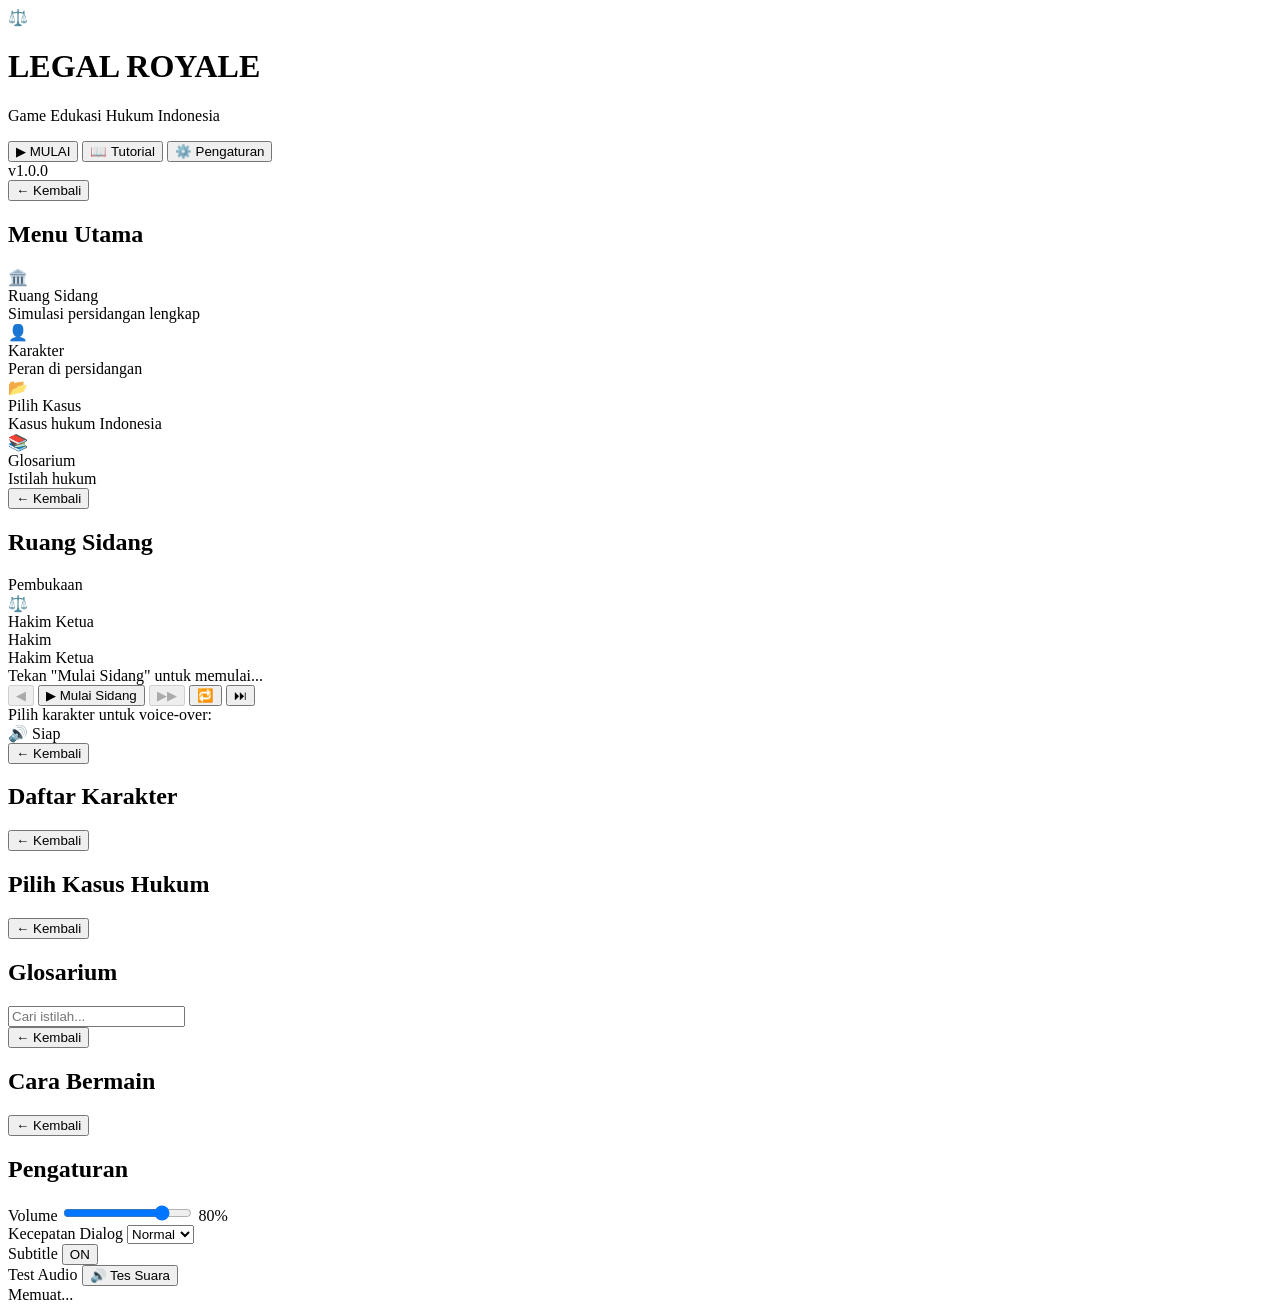
==== index.html @ 1e0e5cb8 "Add files via upload" ====
<!DOCTYPE html>
<html lang="id">
<head>
  <meta charset="UTF-8" />
  <!-- KRITIS untuk APK: nonaktifkan zoom & scaling -->
  <meta name="viewport" content="width=device-width, initial-scale=1.0,
        maximum-scale=1.0, user-scalable=no" />
  <meta name="mobile-web-app-capable" content="yes" />
  <meta name="apple-mobile-web-app-capable" content="yes" />
  <title>Legal Royale</title>
  <link rel="stylesheet" href="css/style.css" />
</head>
<body>

  <!-- SPLASH -->
  <div id="screen-splash" class="screen active">
    <div class="splash-logo">
      <div class="gavel-icon">⚖️</div>
      <h1 class="game-title">LEGAL ROYALE</h1>
      <p class="game-subtitle">Game Edukasi Hukum Indonesia</p>
    </div>
    <div class="splash-buttons">
      <button class="btn btn-primary" onclick="GameApp.showScreen('screen-menu')">▶ MULAI</button>
      <button class="btn btn-secondary" onclick="GameApp.showScreen('screen-tutorial')">📖 Tutorial</button>
      <button class="btn btn-outline" onclick="GameApp.showScreen('screen-settings')">⚙️ Pengaturan</button>
    </div>
    <div class="version-tag">v1.0.0</div>
  </div>

  <!-- MENU UTAMA -->
  <div id="screen-menu" class="screen">
    <div class="screen-header">
      <button class="btn-back" onclick="GameApp.showScreen('screen-splash')">← Kembali</button>
      <h2>Menu Utama</h2>
    </div>
    <div class="menu-grid">
      <div class="menu-card" onclick="GameApp.showScreen('screen-courtroom')">
        <div class="menu-card-icon">🏛️</div>
        <div class="menu-card-title">Ruang Sidang</div>
        <div class="menu-card-desc">Simulasi persidangan lengkap</div>
      </div>
      <div class="menu-card" onclick="GameApp.showScreen('screen-characters')">
        <div class="menu-card-icon">👤</div>
        <div class="menu-card-title">Karakter</div>
        <div class="menu-card-desc">Peran di persidangan</div>
      </div>
      <div class="menu-card" onclick="GameApp.showScreen('screen-cases')">
        <div class="menu-card-icon">📂</div>
        <div class="menu-card-title">Pilih Kasus</div>
        <div class="menu-card-desc">Kasus hukum Indonesia</div>
      </div>
      <div class="menu-card" onclick="GameApp.showScreen('screen-glossary')">
        <div class="menu-card-icon">📚</div>
        <div class="menu-card-title">Glosarium</div>
        <div class="menu-card-desc">Istilah hukum</div>
      </div>
    </div>
  </div>

  <!-- RUANG SIDANG -->
  <div id="screen-courtroom" class="screen">
    <div class="screen-header">
      <button class="btn-back" onclick="GameApp.showScreen('screen-menu')">← Kembali</button>
      <h2>Ruang Sidang</h2>
      <div class="session-badge" id="session-label">Pembukaan</div>
    </div>
    <div class="character-stage" id="character-stage">
      <div class="character-avatar" id="char-avatar">⚖️</div>
      <div class="character-name-badge" id="char-name-badge">Hakim Ketua</div>
      <div class="character-role-badge" id="char-role-badge">Hakim</div>
    </div>
    <div class="dialog-box" id="dialog-box">
      <div class="dialog-speaker" id="dialog-speaker">Hakim Ketua</div>
      <div class="dialog-text" id="dialog-text">Tekan "Mulai Sidang" untuk memulai...</div>
      <div class="dialog-progress">
        <div class="dialog-progress-bar" id="dialog-progress-bar"></div>
      </div>
    </div>
    <div class="courtroom-controls">
      <button class="btn btn-sm" id="btn-prev" onclick="DialogManager.prev()" disabled>◀</button>
      <button class="btn btn-sm btn-primary" id="btn-play" onclick="DialogManager.startSession()">▶ Mulai Sidang</button>
      <button class="btn btn-sm" id="btn-next" onclick="DialogManager.next()" disabled>▶▶</button>
      <button class="btn btn-sm btn-outline" id="btn-replay" onclick="DialogManager.replay()">🔁</button>
      <button class="btn btn-sm btn-outline" id="btn-skip" onclick="DialogManager.skip()">⏭</button>
    </div>
    <div class="character-selector-panel">
      <div class="panel-label">Pilih karakter untuk voice-over:</div>
      <div class="char-selector-grid" id="char-selector-grid"></div>
    </div>
    <div class="audio-status" id="audio-status">
      <span>🔊</span> <span id="audio-status-text">Siap</span>
    </div>
  </div>

  <!-- KARAKTER -->
  <div id="screen-characters" class="screen">
    <div class="screen-header">
      <button class="btn-back" onclick="GameApp.showScreen('screen-menu')">← Kembali</button>
      <h2>Daftar Karakter</h2>
    </div>
    <div class="characters-list" id="characters-list"></div>
  </div>

  <!-- KASUS -->
  <div id="screen-cases" class="screen">
    <div class="screen-header">
      <button class="btn-back" onclick="GameApp.showScreen('screen-menu')">← Kembali</button>
      <h2>Pilih Kasus Hukum</h2>
    </div>
    <div class="cases-list" id="cases-list"></div>
  </div>

  <!-- GLOSARIUM -->
  <div id="screen-glossary" class="screen">
    <div class="screen-header">
      <button class="btn-back" onclick="GameApp.showScreen('screen-menu')">← Kembali</button>
      <h2>Glosarium</h2>
    </div>
    <input type="text" id="glossary-search" class="search-input"
           placeholder="Cari istilah..." oninput="GameApp.filterGlossary(this.value)" />
    <div class="glossary-list" id="glossary-list"></div>
  </div>

  <!-- TUTORIAL -->
  <div id="screen-tutorial" class="screen">
    <div class="screen-header">
      <button class="btn-back" onclick="GameApp.showScreen('screen-splash')">← Kembali</button>
      <h2>Cara Bermain</h2>
    </div>
    <div class="tutorial-content" id="tutorial-content"></div>
  </div>

  <!-- PENGATURAN -->
  <div id="screen-settings" class="screen">
    <div class="screen-header">
      <button class="btn-back" onclick="GameApp.showScreen('screen-splash')">← Kembali</button>
      <h2>Pengaturan</h2>
    </div>
    <div class="settings-list">
      <div class="settings-item">
        <label>Volume</label>
        <input type="range" id="vol-master" min="0" max="100" value="80"
               oninput="AudioManager.setVolume(this.value/100);
                        document.getElementById('vol-label').textContent=this.value+'%'" />
        <span id="vol-label">80%</span>
      </div>
      <div class="settings-item">
        <label>Kecepatan Dialog</label>
        <select id="dialog-speed" onchange="DialogManager.setSpeed(this.value)">
          <option value="slow">Lambat</option>
          <option value="normal" selected>Normal</option>
          <option value="fast">Cepat</option>
        </select>
      </div>
      <div class="settings-item">
        <label>Subtitle</label>
        <button class="toggle-btn" id="toggle-subtitle"
                onclick="GameApp.toggleSubtitle(this)">ON</button>
      </div>
      <div class="settings-item">
        <label>Test Audio</label>
        <button class="btn btn-outline btn-sm" onclick="AudioManager.testAudio()">🔊 Tes Suara</button>
      </div>
    </div>
  </div>

  <!-- LOADING OVERLAY -->
  <div id="loading-overlay" class="loading-overlay hidden">
    <div class="loading-spinner"></div>
    <div class="loading-text">Memuat...</div>
  </div>

  <!-- TOAST -->
  <div id="toast" class="toast hidden"></div>

  <script src="js/characters.js"></script>
  <script src="js/audioManager.js"></script>
  <script src="js/dialogManager.js"></script>
  <script src="js/game.js"></script>
</body>
</html>
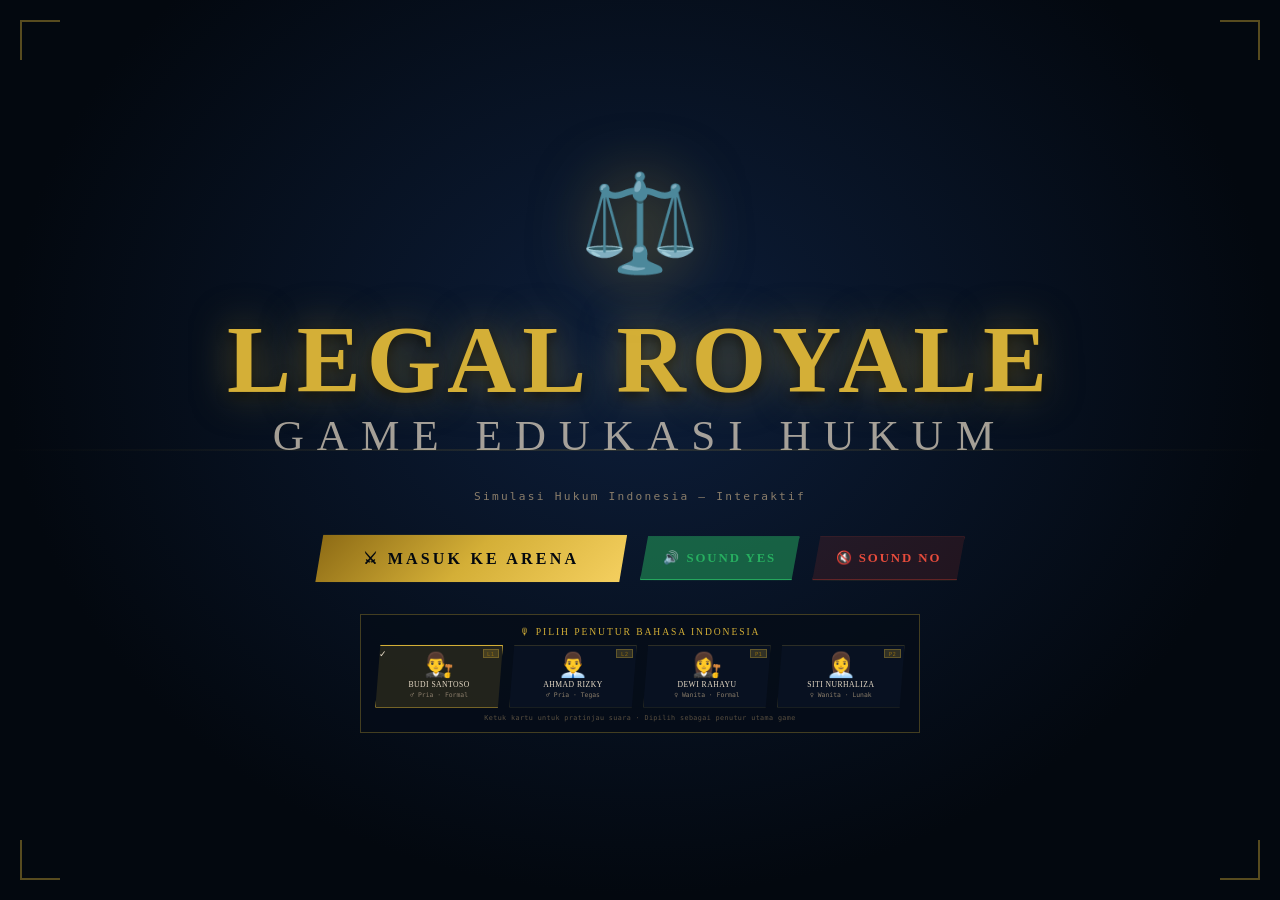
==== commit f7b6c691: "Rename indexnew.html to index.html" ====
--- a/index.html
+++ b/index.html
@@ -1,181 +1,7103 @@
 <!DOCTYPE html>
 <html lang="id">
 <head>
-  <meta charset="UTF-8" />
-  <!-- KRITIS untuk APK: nonaktifkan zoom & scaling -->
-  <meta name="viewport" content="width=device-width, initial-scale=1.0,
-        maximum-scale=1.0, user-scalable=no" />
-  <meta name="mobile-web-app-capable" content="yes" />
-  <meta name="apple-mobile-web-app-capable" content="yes" />
-  <title>Legal Royale</title>
-  <link rel="stylesheet" href="css/style.css" />
+<meta charset="UTF-8">
+<meta name="viewport" content="width=device-width, initial-scale=1.0, viewport-fit=cover, user-scalable=no">
+<meta name="mobile-web-app-capable" content="yes">
+<meta name="apple-mobile-web-app-capable" content="yes">
+<meta name="apple-mobile-web-app-status-bar-style" content="black-translucent">
+<meta name="theme-color" content="#03080F">
+<!-- ✅ SECURITY: Content Security Policy -->
+<meta http-equiv="Content-Security-Policy" content="default-src 'self' 'unsafe-inline' https://fonts.googleapis.com https://fonts.gstatic.com https://api.anthropic.com; img-src 'self' data:; connect-src https://api.anthropic.com; media-src 'self' blob:;">
+<!--
+  ╔══════════════════════════════════════════════════════════════════════════════╗
+  ║  INTEGRASI CORDOVA TTS — BAHASA INDONESIA NATIVE (id-ID)                   ║
+  ╠══════════════════════════════════════════════════════════════════════════════╣
+  ║  LANGKAH BUILD APK:                                                         ║
+  ║    1. cordova plugin add cordova-plugin-tts                                 ║
+  ║    2. Verifikasi config.xml: <plugin name="cordova-plugin-tts" spec="~0.2.3"║
+  ║    3. Build ulang dari nol:                                                 ║
+  ║         cordova platform rm android                                         ║
+  ║         cordova platform add android                                        ║
+  ║         cordova build android                                               ║
+  ╠══════════════════════════════════════════════════════════════════════════════╣
+  ║  CONFIG.XML — tambahkan di dalam <widget>:                                  ║
+  ║    <preference name="DisallowOverscroll"   value="true" />                  ║
+  ║    <preference name="webviewbounce"         value="false" />                ║
+  ╠══════════════════════════════════════════════════════════════════════════════╣
+  ║  MAINACTIVITY.JAVA — setelah webView.loadUrl(...):                          ║
+  ║    WebSettings s = webView.getSettings();                                   ║
+  ║    s.setJavaScriptEnabled(true);                                            ║
+  ║    s.setDomStorageEnabled(true);                                            ║
+  ║    s.setMediaPlaybackRequiresUserGesture(false); // PENTING untuk audio!    ║
+  ║    webView.setOverScrollMode(View.OVER_SCROLL_NEVER);                       ║
+  ║    webView.setScrollBarStyle(View.SCROLLBARS_INSIDE_OVERLAY);               ║
+  ║    webView.setVerticalScrollBarEnabled(true);                               ║
+  ╠══════════════════════════════════════════════════════════════════════════════╣
+  ║  Atau untuk Capacitor:                                                      ║
+  ║    npm install capacitor-tts-plugin && npx cap sync                         ║
+  ╠══════════════════════════════════════════════════════════════════════════════╣
+  ║  Pastikan paket suara Bahasa Indonesia sudah di-install di perangkat:       ║
+  ║    Android : Settings → Accessibility → TTS → Bahasa Indonesia             ║
+  ║    iOS     : Settings → Accessibility → Spoken Content → Voices            ║
+  ╠══════════════════════════════════════════════════════════════════════════════╣
+  ║  Kode ini OTOMATIS mendeteksi window.TTS (Cordova) saat APK,               ║
+  ║  dan FALLBACK ke Web Speech API saat dijalankan di browser biasa.          ║
+  ╚══════════════════════════════════════════════════════════════════════════════╝
+-->
+<title>LEGAL ROYALE — Game Edukasi Hukum Indonesia</title>
+<style>
+@import url('https://fonts.googleapis.com/css2?family=Cinzel:wght@400;600;700;900&family=Cinzel+Decorative:wght@700&family=Crimson+Pro:ital,wght@0,300;0,400;0,600;1,400&family=JetBrains+Mono:wght@400;600&display=swap');
+
+:root{
+  --gold:#D4AF37;--gold2:#F5D060;--gold3:#8B6914;--gold-glow:rgba(212,175,55,.35);
+  --red:#C0392B;--red2:#E74C3C;--green:#1A7A4A;--green2:#27AE60;
+  --blue:#1B4F8A;--blue2:#2E86C1;--purple:#4A235A;--purple2:#8E44AD;
+  --bg0:#03080F;--bg1:#060D18;--bg2:#0A1525;--bg3:#0F1E35;--bg4:#162845;
+  --panel:rgba(6,13,24,.92);--panel2:rgba(10,21,37,.88);
+  --border:rgba(212,175,55,.2);--border2:rgba(212,175,55,.4);--border3:rgba(212,175,55,.65);
+  --text:#E8DCC8;--muted:#8A7D6A;--dim:#5A5040;
+  --ff-t:'Cinzel Decorative',serif;--ff-h:'Cinzel',serif;--ff-b:'Crimson Pro',serif;--ff-m:'JetBrains Mono',monospace;
+  --radius:3px;
+  --sh-gold:0 0 30px rgba(212,175,55,.4);--sh-red:0 0 20px rgba(192,57,43,.4);
+}
+/* Elemen interaktif saja yang pakai manipulation, bukan global — agar scroll tetap berfungsi di APK */
+*{margin:0;padding:0;box-sizing:border-box;-webkit-tap-highlight-color:transparent}
+button,.btn-cta,.nav-btn,.a-btn,.perkara-card,.answer-btn,.mode-opt,.gp-tab,.action-tab{touch-action:manipulation}
+html,body{width:100%;height:100%;overflow:hidden;background:var(--bg0)}
+body{font-family:var(--ff-b);color:var(--text);user-select:none;-webkit-user-select:none;overscroll-behavior:none}
+
+.screen{position:fixed;inset:0;display:none;flex-direction:column;overflow:hidden}
+.screen.active{display:flex}
+/* Mobile smooth scroll for all overflowing containers */
+#menu-screen,#guide-screen,#lb-screen,#audit-screen,
+.court-dialog,.action-tabs,.phase-bar,.perkara-grid,
+.guide-perkara-tabs,.arena-body{-webkit-overflow-scrolling:touch;}
+
+/* ═══ ANIMATIONS ═══ */
+@keyframes fadeIn{from{opacity:0;transform:translateY(12px)}to{opacity:1;transform:none}}
+@keyframes pulse{0%,100%{opacity:1}50%{opacity:.5}}
+@keyframes float{0%,100%{transform:translateY(0)}50%{transform:translateY(-8px)}}
+@keyframes spin{to{transform:rotate(360deg)}}
+@keyframes bob{0%,100%{transform:translateY(0) scale(1)}50%{transform:translateY(-5px) scale(1.05)}}
+@keyframes slideIn{from{transform:translateX(-20px);opacity:0}to{transform:none;opacity:1}}
+@keyframes glow-pulse{0%,100%{text-shadow:0 0 20px var(--gold-glow)}50%{text-shadow:0 0 50px rgba(212,175,55,.7)}}
+@keyframes scanline{0%{transform:translateY(-100%)}100%{transform:translateY(100vh)}}
+@keyframes speak-bounce{0%,100%{transform:scaleY(1)}50%{transform:scaleY(1.2)}}
+@keyframes typewriter{from{width:0}to{width:100%}}
+@keyframes countdown-pulse{0%{transform:scale(1);color:var(--gold)}50%{transform:scale(1.3);color:var(--red2)}100%{transform:scale(1);color:var(--gold)}}
+
+/* ═══ INTRO ═══ */
+#intro-screen{
+  background:radial-gradient(ellipse at 50% 40%,#0D1E3A 0%,#03080F 70%);
+  align-items:center;justify-content:center;gap:2rem;z-index:100
+}
+.intro-seal{font-size:6rem;animation:float 3s ease-in-out infinite;filter:drop-shadow(0 0 30px rgba(212,175,55,.6))}
+.intro-title{font-family:var(--ff-t);font-size:clamp(2.8rem,9vw,6rem);color:var(--gold);
+  text-align:center;line-height:1.0;animation:glow-pulse 3s ease-in-out infinite;
+  text-shadow:0 0 40px rgba(212,175,55,.5), 0 4px 12px rgba(0,0,0,.8);
+  letter-spacing:.06em;font-weight:900}
+.intro-title span{color:var(--text);font-size:.45em;display:block;font-family:var(--ff-h);
+  font-weight:400;letter-spacing:.3em;margin-top:.4rem;
+  text-shadow:none;color:rgba(232,220,200,.7)}
+.intro-sub{font-family:var(--ff-m);font-size:.7rem;color:var(--muted);letter-spacing:.2em;text-align:center}
+.intro-btn{
+  font-family:var(--ff-h);font-size:1rem;color:var(--bg0);
+  background:linear-gradient(135deg,var(--gold3),var(--gold),var(--gold2));
+  border:none;padding:.9rem 3rem;cursor:pointer;letter-spacing:.2em;font-weight:700;
+  box-shadow:0 0 30px var(--gold-glow);
+  clip-path:polygon(8px 0%,100% 0%,calc(100% - 8px) 100%,0% 100%);
+  transition:all .3s;animation:fadeIn .8s ease .5s both
+}
+.intro-btn:hover{transform:scale(1.05);box-shadow:0 0 50px rgba(212,175,55,.6)}
+.intro-scanline{position:absolute;width:100%;height:2px;
+  background:linear-gradient(90deg,transparent,rgba(212,175,55,.15),transparent);
+  animation:scanline 4s linear infinite;pointer-events:none}
+.intro-corner{position:absolute;width:40px;height:40px;border-color:var(--border2);border-style:solid}
+.intro-corner.tl{top:20px;left:20px;border-width:2px 0 0 2px}
+.intro-corner.tr{top:20px;right:20px;border-width:2px 2px 0 0}
+.intro-corner.bl{bottom:20px;left:20px;border-width:0 0 2px 2px}
+.intro-corner.br{bottom:20px;right:20px;border-width:0 2px 2px 0}
+
+/* ═══ SECURITY NOTICE ═══ */
+.sec-notice{
+  font-family:var(--ff-m);font-size:.5rem;color:rgba(39,174,96,.6);letter-spacing:.1em;
+  background:rgba(26,122,74,.08);border:1px solid rgba(39,174,96,.2);padding:.2rem .6rem;
+  white-space:nowrap;margin-top:.5rem;text-align:center}
+
+/* ═══ MENU ═══ */
+#menu-screen{
+  background:radial-gradient(ellipse at 20% 80%,rgba(26,122,74,.08) 0%,transparent 50%),
+    radial-gradient(ellipse at 80% 20%,rgba(74,35,90,.1) 0%,transparent 50%),
+    radial-gradient(ellipse at 50% 50%,#0D1E3A 0%,#03080F 100%);
+  overflow-y:auto;-webkit-overflow-scrolling:touch;overscroll-behavior-y:contain
+}
+.menu-header{background:linear-gradient(180deg,rgba(6,13,24,.98) 0%,rgba(6,13,24,.7) 100%);
+  border-bottom:1px solid var(--border);padding:.8rem 1.5rem;
+  display:flex;align-items:center;justify-content:space-between;flex-shrink:0}
+.menu-logo{font-family:var(--ff-t);font-size:1.4rem;color:var(--gold);letter-spacing:.05em}
+.menu-logo span{font-family:var(--ff-h);font-size:.65rem;color:var(--muted);letter-spacing:.2em;display:block}
+.menu-nav{display:flex;gap:.5rem}
+.nav-btn{font-family:var(--ff-h);font-size:.62rem;letter-spacing:.1em;color:var(--muted);
+  background:transparent;border:1px solid var(--border);padding:.35rem .8rem;cursor:pointer;
+  transition:all .25s;clip-path:polygon(4px 0%,100% 0%,calc(100% - 4px) 100%,0% 100%)}
+.nav-btn:hover,.nav-btn.active{color:var(--gold);border-color:var(--border2);background:rgba(212,175,55,.08)}
+.menu-body{flex:1;padding:1.5rem;max-width:1100px;width:100%;margin:0 auto}
+
+/* Courtroom Hero */
+.courtroom-hero{
+  background:linear-gradient(180deg,rgba(15,30,53,.9) 0%,rgba(6,13,24,.95) 100%),
+    repeating-linear-gradient(0deg,transparent,transparent 40px,rgba(212,175,55,.03) 40px,rgba(212,175,55,.03) 41px),
+    repeating-linear-gradient(90deg,transparent,transparent 40px,rgba(212,175,55,.03) 40px,rgba(212,175,55,.03) 41px);
+  border:1px solid var(--border);position:relative;overflow:hidden;
+  height:210px;margin-bottom:1.5rem;display:flex;align-items:flex-end;
+  justify-content:center;padding-bottom:.8rem
+}
+.ch-bg-garuda{position:absolute;top:50%;left:50%;transform:translate(-50%,-58%);font-size:5rem;opacity:.08}
+.ch-flag{position:absolute;top:.5rem;right:1.5rem;font-size:1.5rem;opacity:.6}
+.ch-title-banner{position:absolute;top:.8rem;left:50%;transform:translateX(-50%);
+  font-family:var(--ff-h);font-size:.65rem;letter-spacing:.2em;color:var(--gold);
+  background:rgba(6,13,24,.8);border:1px solid var(--border);padding:.2rem .8rem;white-space:nowrap}
+.judge-bench{position:absolute;top:1rem;left:50%;transform:translateX(-50%);
+  display:flex;flex-direction:column;align-items:center;gap:.2rem}
+.bench-label{font-family:var(--ff-h);font-size:.45rem;letter-spacing:.15em;color:var(--gold3);
+  background:linear-gradient(90deg,transparent,rgba(139,105,20,.3),transparent);padding:.15rem .6rem;border-top:1px solid var(--border)}
+.judges-row{display:flex;gap:1.2rem;align-items:flex-end}
+.judge-fig{display:flex;flex-direction:column;align-items:center;gap:.1rem}
+.judge-robe{font-size:2.2rem;filter:drop-shadow(0 4px 8px rgba(0,0,0,.5));animation:float 3s ease-in-out infinite}
+.judge-robe.center{font-size:2.6rem;animation-delay:-.5s}
+.judge-label{font-family:var(--ff-m);font-size:.4rem;color:var(--gold);letter-spacing:.08em;background:rgba(6,13,24,.7);padding:.1rem .3rem;border:1px solid var(--border)}
+.court-parties{display:flex;gap:4rem;align-items:flex-end}
+.party-fig{display:flex;flex-direction:column;align-items:center;gap:.15rem;animation:float 2.8s ease-in-out infinite}
+.party-sprite{font-size:1.8rem;filter:drop-shadow(0 3px 6px rgba(0,0,0,.4))}
+.party-label{font-family:var(--ff-m);font-size:.42rem;letter-spacing:.08em;background:rgba(6,13,24,.85);border:1px solid var(--border);padding:.1rem .4rem}
+.party-label.player{color:var(--gold2)}.party-label.enemy{color:var(--red2)}.party-label.witness{color:var(--green2)}
+
+.section-title{font-family:var(--ff-h);font-size:.75rem;letter-spacing:.2em;color:var(--gold);
+  border-left:3px solid var(--gold);padding:.1rem 0 .1rem .6rem;margin-bottom:.8rem}
+
+/* Perkara Grid */
+.perkara-grid{display:grid;grid-template-columns:repeat(3,1fr);gap:.7rem;margin-bottom:1.5rem}
+@media(min-width:800px){.perkara-grid{grid-template-columns:repeat(5,1fr)}}
+.perkara-card{background:var(--panel);border:1px solid var(--border);padding:.8rem .6rem;
+  cursor:pointer;transition:all .25s;text-align:center;position:relative;overflow:hidden;
+  clip-path:polygon(6px 0%,100% 0%,calc(100% - 6px) 100%,0% 100%)}
+.perkara-card::before{content:'';position:absolute;inset:0;background:linear-gradient(135deg,rgba(212,175,55,.05),transparent);opacity:0;transition:opacity .25s}
+.perkara-card:hover,.perkara-card.selected{border-color:var(--border3);box-shadow:var(--sh-gold)}
+.perkara-card:hover::before,.perkara-card.selected::before{opacity:1}
+.perkara-card.selected{background:rgba(212,175,55,.1)}
+.pc-icon{font-size:1.8rem;margin-bottom:.3rem;display:block}
+.pc-name{font-family:var(--ff-h);font-size:.6rem;letter-spacing:.08em;color:var(--text)}
+.pc-sub{font-family:var(--ff-m);font-size:.48rem;color:var(--muted);margin-top:.15rem}
+.pc-badge{position:absolute;top:4px;right:4px;font-family:var(--ff-m);font-size:.38rem;
+  background:rgba(139,105,20,.3);border:1px solid var(--border);padding:.05rem .25rem;color:var(--gold3)}
+
+.setup-row{display:grid;grid-template-columns:1fr 1fr;gap:1rem;margin-bottom:1rem}
+@media(max-width:600px){.setup-row{grid-template-columns:1fr}}
+.setup-panel{background:var(--panel);border:1px solid var(--border);padding:.9rem}
+.sp-title{font-family:var(--ff-h);font-size:.62rem;letter-spacing:.15em;color:var(--gold);margin-bottom:.6rem}
+.field-row{display:flex;flex-direction:column;gap:.2rem;margin-bottom:.5rem}
+.field-label{font-family:var(--ff-m);font-size:.55rem;color:var(--muted);letter-spacing:.08em}
+.field-input{background:rgba(255,255,255,.04);border:1px solid var(--border);color:var(--text);
+  font-family:var(--ff-b);font-size:.9rem;padding:.4rem .65rem;width:100%;outline:none;transition:border-color .2s}
+.field-input:focus{border-color:var(--border2)}
+.field-select{background:var(--bg2);border:1px solid var(--border);color:var(--text);
+  font-family:var(--ff-m);font-size:.62rem;padding:.35rem .5rem;width:100%;outline:none;cursor:pointer}
+
+.mode-toggle{display:grid;grid-template-columns:1fr 1fr;gap:.4rem}
+.mode-opt{background:var(--bg2);border:1px solid var(--border);padding:.6rem;cursor:pointer;text-align:center;transition:all .25s}
+.mode-opt.selected{border-color:var(--border3);background:rgba(212,175,55,.1)}
+.mode-opt .mo-icon{font-size:1.4rem;display:block;margin-bottom:.2rem}
+.mode-opt .mo-name{font-family:var(--ff-h);font-size:.6rem;letter-spacing:.08em;color:var(--text)}
+.mode-opt .mo-sub{font-family:var(--ff-m);font-size:.48rem;color:var(--muted);margin-top:.1rem}
+
+.cta-row{display:flex;gap:.6rem;flex-wrap:wrap}
+.btn-cta{font-family:var(--ff-h);font-size:.75rem;letter-spacing:.15em;cursor:pointer;
+  padding:.65rem 1.8rem;border:none;transition:all .25s;
+  clip-path:polygon(8px 0%,100% 0%,calc(100% - 8px) 100%,0% 100%)}
+.btn-cta.primary{background:linear-gradient(135deg,var(--gold3),var(--gold),var(--gold2));color:var(--bg0);font-weight:700}
+.btn-cta.primary:hover{transform:translateY(-2px);box-shadow:0 8px 25px var(--gold-glow)}
+.btn-cta.secondary{background:transparent;border:1.5px solid var(--border2);color:var(--gold)}
+.btn-cta.secondary:hover{background:rgba(212,175,55,.08);border-color:var(--border3)}
+.btn-cta.danger{background:linear-gradient(135deg,var(--red),var(--red2));color:#fff}
+
+/* ✅ SECURITY: API Key display - masked */
+.api-row{display:flex;gap:.4rem;align-items:center}
+.api-status{font-family:var(--ff-m);font-size:.55rem;padding:.15rem .5rem}
+.api-status.ok{color:var(--green2);border:1px solid rgba(39,174,96,.3)}
+.api-status.bad{color:var(--red2);border:1px solid rgba(231,76,60,.3)}
+.api-sec-warning{font-family:var(--ff-m);font-size:.48rem;color:rgba(255,200,0,.6);margin-top:.2rem;line-height:1.5}
+
+.menu-footer{padding:.6rem 1.5rem;border-top:1px solid var(--border);text-align:center;flex-shrink:0}
+.footer-credit{font-family:var(--ff-m);font-size:.55rem;color:var(--dim);letter-spacing:.15em}
+.footer-disclaimer{font-family:var(--ff-b);font-size:.65rem;color:var(--dim);max-width:700px;margin:.3rem auto 0;font-style:italic;line-height:1.4}
+
+/* ═══ ARENA ═══ */
+#arena-screen{background:radial-gradient(ellipse at 50% 0%,#0A1525 0%,#03080F 70%)}
+.arena-header{background:linear-gradient(180deg,rgba(6,13,24,.98),rgba(6,13,24,.7));
+  border-bottom:1px solid var(--border);padding:.5rem 1rem;display:flex;align-items:center;gap:.6rem;flex-shrink:0}
+.arena-perkara{font-family:var(--ff-h);font-size:.7rem;letter-spacing:.15em;color:var(--gold);flex:1}
+.arena-timer-wrap{display:flex;align-items:center;gap:.4rem}
+.arena-timer{font-family:var(--ff-t);font-size:1.6rem;color:var(--gold);min-width:2rem;text-align:center}
+.arena-timer.urgent{color:var(--red2);animation:countdown-pulse .5s infinite}
+.timer-ring{width:38px;height:38px;position:relative}
+.timer-ring svg{transform:rotate(-90deg)}
+.arena-score-badge{font-family:var(--ff-h);font-size:.65rem;letter-spacing:.1em;
+  background:rgba(212,175,55,.1);border:1px solid var(--border);padding:.25rem .7rem;color:var(--gold)}
+.arena-q-count{font-family:var(--ff-m);font-size:.58rem;color:var(--muted)}
+.arena-body{flex:1;display:flex;flex-direction:column;padding:1rem;gap:.8rem;overflow:hidden;max-width:800px;margin:0 auto;width:100%}
+.balance-3d{font-size:2.5rem;animation:float 2.5s ease-in-out infinite;filter:drop-shadow(0 0 15px rgba(212,175,55,.4))}
+.combo-badge{font-family:var(--ff-h);font-size:.6rem;color:var(--gold);
+  background:rgba(212,175,55,.1);border:1px solid var(--border);padding:.15rem .5rem;display:none}
+.combo-badge.show{display:inline}
+
+.question-panel{background:var(--panel);border:1px solid var(--border2);padding:1.2rem 1.4rem;position:relative;flex-shrink:0}
+.question-panel::before{content:'';position:absolute;top:0;left:0;right:0;height:2px;background:linear-gradient(90deg,transparent,var(--gold),transparent)}
+.q-category{font-family:var(--ff-m);font-size:.52rem;letter-spacing:.15em;color:var(--muted);margin-bottom:.5rem}
+.q-text{font-family:var(--ff-b);font-size:1.05rem;line-height:1.55;color:var(--text)}
+.q-ref{font-family:var(--ff-m);font-size:.52rem;color:var(--dim);margin-top:.5rem;font-style:italic}
+
+.answers-grid{display:grid;grid-template-columns:1fr 1fr;gap:.5rem;flex-shrink:0}
+.answer-btn{background:var(--panel2);border:1.5px solid var(--border);padding:.7rem 1rem;
+  cursor:pointer;transition:all .2s;text-align:left;display:flex;align-items:center;gap:.6rem}
+.answer-btn:hover:not(:disabled){border-color:var(--border2);background:rgba(212,175,55,.06)}
+.answer-btn:disabled{cursor:default}
+.answer-btn.correct{border-color:var(--green2)!important;background:rgba(26,122,74,.2)!important}
+.answer-btn.wrong{border-color:var(--red2)!important;background:rgba(192,57,43,.2)!important}
+.a-num{font-family:var(--ff-h);font-size:.7rem;letter-spacing:.1em;color:var(--gold3);flex-shrink:0;width:1.4rem}
+.a-text{font-family:var(--ff-b);font-size:.9rem;color:var(--text);line-height:1.35}
+
+.hp-row{display:flex;gap:1rem;align-items:center;flex-shrink:0}
+.hp-side{flex:1}
+.hp-label{font-family:var(--ff-m);font-size:.5rem;letter-spacing:.1em;color:var(--muted);margin-bottom:.2rem;display:flex;justify-content:space-between}
+.hp-track{height:8px;background:var(--bg3);border:1px solid var(--border);overflow:hidden}
+.hp-fill{height:100%;transition:width .4s ease}
+.hp-fill.player{background:linear-gradient(90deg,var(--green),var(--green2))}
+.hp-fill.enemy{background:linear-gradient(90deg,var(--red),var(--red2));float:right}
+.hp-vs{font-family:var(--ff-t);font-size:.8rem;color:var(--gold);flex-shrink:0}
+.feedback-bar{background:var(--panel);border:1px solid var(--border);padding:.6rem 1rem;font-family:var(--ff-b);font-size:.9rem;min-height:2.5rem;flex-shrink:0;display:none}
+.feedback-bar.correct{border-color:var(--green2);background:rgba(26,122,74,.15)}
+.feedback-bar.wrong{border-color:var(--red2);background:rgba(192,57,43,.15)}
+
+/* ═══ COURT SCREEN ═══ */
+#court-screen{background:radial-gradient(ellipse at 50% 0%,#0B1D35 0%,#03080F 80%);flex-direction:column}
+.court-header{background:linear-gradient(180deg,rgba(6,13,24,.98),rgba(6,13,24,.8));
+  border-bottom:1px solid var(--border);padding:.4rem 1rem;
+  display:flex;align-items:center;gap:.5rem;flex-shrink:0;flex-wrap:wrap}
+.ch-perkara{font-family:var(--ff-h);font-size:.68rem;letter-spacing:.12em;color:var(--gold);flex:1;min-width:0}
+.ch-nomor{font-family:var(--ff-m);font-size:.52rem;color:var(--muted)}
+.ch-phase-pill{font-family:var(--ff-m);font-size:.52rem;letter-spacing:.08em;
+  background:rgba(212,175,55,.1);border:1px solid var(--border2);padding:.15rem .5rem;color:var(--gold2);white-space:nowrap}
+.ch-score{font-family:var(--ff-h);font-size:.75rem;color:var(--gold);white-space:nowrap}
+.ch-exit{font-family:var(--ff-h);font-size:.6rem;letter-spacing:.1em;background:transparent;
+  border:1px solid var(--border);color:var(--muted);padding:.2rem .6rem;cursor:pointer;transition:all .2s}
+.ch-exit:hover{border-color:var(--red2);color:var(--red2)}
+
+.phase-bar{background:var(--bg2);border-bottom:1px solid var(--border);
+  padding:.25rem 1rem;display:flex;align-items:center;gap:.2rem;flex-shrink:0;overflow-x:auto;scrollbar-width:none}
+.phase-bar::-webkit-scrollbar{display:none}
+.ph-dot{width:8px;height:8px;border-radius:50%;border:1.5px solid var(--border2);flex-shrink:0;transition:all .3s}
+.ph-dot.done{background:var(--green);border-color:var(--green)}
+.ph-dot.cur{background:var(--gold);border-color:var(--gold);box-shadow:0 0 8px rgba(212,175,55,.5)}
+.ph-line{flex:1;height:1px;background:var(--border);min-width:8px;max-width:24px;transition:background .3s}
+.ph-line.done{background:var(--green)}
+.ph-label{font-family:var(--ff-m);font-size:.48rem;color:var(--muted);letter-spacing:.06em;white-space:nowrap;
+  padding:.1rem .4rem;background:rgba(212,175,55,.08);border:1px solid var(--border);margin-left:.3rem}
+
+/* ✅ AUTO-AI TURN DISPLAY */
+.ai-turn-strip{background:rgba(74,35,90,.15);border-bottom:1px solid rgba(142,68,173,.3);
+  padding:.22rem .9rem;display:none;align-items:center;gap:.5rem;flex-shrink:0}
+.ai-turn-strip.show{display:flex}
+.ai-dots{display:flex;gap:3px}
+.ai-dot{width:5px;height:5px;border-radius:50%;background:var(--purple2);animation:pulse .5s infinite}
+.ai-dot:nth-child(2){animation-delay:.15s}.ai-dot:nth-child(3){animation-delay:.3s}
+.ai-turn-text{font-family:var(--ff-m);font-size:.55rem;color:var(--purple2);letter-spacing:.06em;flex:1}
+/* ✅ COUNTDOWN TIMER for AI turns */
+.ai-countdown{font-family:var(--ff-t);font-size:.9rem;color:var(--gold);min-width:1.5rem;text-align:right}
+.ai-skip-btn{font-family:var(--ff-m);font-size:.48rem;background:transparent;border:1px solid var(--border);
+  color:var(--muted);padding:.1rem .4rem;cursor:pointer;transition:all .2s}
+.ai-skip-btn:hover{border-color:var(--gold);color:var(--gold)}
+
+/* ✅ ADVOCATE PAUSE STRIP */
+.advocate-pause-strip{
+  background:linear-gradient(90deg,rgba(212,175,55,.12),rgba(212,175,55,.06));
+  border-bottom:1.5px solid rgba(212,175,55,.5);
+  padding:.3rem .9rem;display:none;align-items:center;gap:.7rem;flex-shrink:0;
+  animation:fadeIn .3s ease}
+.advocate-pause-strip.show{display:flex}
+@keyframes advocate-blink{0%,100%{border-color:rgba(212,175,55,.5)}50%{border-color:rgba(212,175,55,.9)}}
+
+.court-main{flex:1;display:flex;gap:0;overflow:hidden;min-height:0}
+.court-sidebar-left,.court-sidebar-right{width:140px;flex-shrink:0;background:rgba(6,13,24,.8);
+  border-right:1px solid var(--border);display:flex;flex-direction:column;overflow-y:auto;scrollbar-width:thin}
+.court-sidebar-right{border-right:none;border-left:1px solid var(--border)}
+.sidebar-section{padding:.5rem .4rem;border-bottom:1px solid var(--border)}
+.sidebar-title{font-family:var(--ff-m);font-size:.48rem;letter-spacing:.12em;color:var(--gold3);padding:.2rem .3rem;margin-bottom:.3rem}
+.w-card{background:rgba(15,30,53,.6);border:1px solid var(--border);padding:.4rem;margin-bottom:.3rem;cursor:pointer;transition:all .2s}
+.w-card:hover{border-color:var(--border2)}.w-card.active{border-color:var(--gold);background:rgba(212,175,55,.08)}
+.w-card.testified{border-color:rgba(39,174,96,.4)}
+.w-card .wc-emoji{font-size:1.3rem;display:block;text-align:center;margin-bottom:.15rem}
+.w-card .wc-name{font-family:var(--ff-h);font-size:.5rem;color:var(--text);text-align:center;letter-spacing:.04em}
+.w-card .wc-role{font-family:var(--ff-m);font-size:.42rem;color:var(--muted);text-align:center;margin-top:.1rem}
+.w-card .wc-status{font-family:var(--ff-m);font-size:.38rem;color:var(--green2);text-align:center;margin-top:.1rem;display:none}
+.w-card.testified .wc-status{display:block}
+.ev-card{background:rgba(15,30,53,.6);border:1px solid var(--border);padding:.35rem;margin-bottom:.3rem;cursor:pointer;transition:all .2s}
+.ev-card:hover{border-color:var(--border2)}.ev-card.admitted{border-color:rgba(39,174,96,.4);background:rgba(26,122,74,.08)}
+.ev-card .evc-icon{font-size:1.1rem;display:block;text-align:center}
+.ev-card .evc-name{font-family:var(--ff-m);font-size:.42rem;color:var(--text);text-align:center;margin-top:.1rem}
+.ev-card .evc-status{font-family:var(--ff-m);font-size:.38rem;text-align:center;margin-top:.05rem}
+.ev-card.admitted .evc-status{color:var(--green2)}
+
+/* Court center */
+.court-center{flex:1;display:flex;flex-direction:column;overflow:hidden;min-width:0}
+.courtroom-visual{flex-shrink:0;height:165px;
+  background:linear-gradient(180deg,rgba(15,30,53,.8) 0%,rgba(8,16,32,.95) 100%),
+    repeating-linear-gradient(0deg,transparent,transparent 30px,rgba(212,175,55,.02) 30px,rgba(212,175,55,.02) 31px);
+  border-bottom:1px solid var(--border);position:relative;
+  display:flex;align-items:flex-end;justify-content:center;padding-bottom:.5rem}
+.cv-garuda{position:absolute;top:50%;left:50%;transform:translate(-50%,-60%);font-size:3.5rem;opacity:.05}
+.cv-bench-label{position:absolute;top:.4rem;left:50%;transform:translateX(-50%);
+  font-family:var(--ff-h);font-size:.42rem;letter-spacing:.2em;color:var(--gold3);
+  background:rgba(6,13,24,.8);border:1px solid var(--border);padding:.1rem .5rem}
+.figures-row{display:flex;gap:1.2rem;align-items:flex-end;justify-content:center}
+.court-figure{display:flex;flex-direction:column;align-items:center;gap:.15rem;transition:all .3s;position:relative}
+.cf-emoji{font-size:1.9rem;filter:drop-shadow(0 3px 6px rgba(0,0,0,.5));transition:all .3s}
+.court-figure.judge-main .cf-emoji{font-size:2.3rem}
+.cf-label{font-family:var(--ff-m);font-size:.4rem;color:var(--text);letter-spacing:.05em;
+  background:rgba(6,13,24,.8);border:1px solid var(--border);padding:.08rem .3rem;white-space:nowrap;max-width:85px;overflow:hidden;text-overflow:ellipsis}
+.cf-label.player-label{color:var(--gold2);border-color:rgba(212,175,55,.3)}
+.cf-label.enemy-label{color:var(--red2);border-color:rgba(231,76,60,.3)}
+.cf-label.judge-label{color:var(--gold)}
+.cf-label.witness-label{color:var(--green2)}
+.witness-spotlight{position:absolute;bottom:.3rem;left:50%;transform:translateX(-50%);
+  display:flex;flex-direction:column;align-items:center;gap:.1rem;transition:all .4s;opacity:0;pointer-events:none}
+.witness-spotlight.visible{opacity:1;pointer-events:auto}
+
+/* ✅ Speaking animation — who's talking */
+.court-figure.speaking .cf-emoji{animation:bob .3s ease-in-out infinite alternate;
+  filter:drop-shadow(0 0 14px rgba(212,175,55,.7)) drop-shadow(0 3px 6px rgba(0,0,0,.5))}
+.court-figure.speaking .cf-label{color:var(--gold2)!important;border-color:var(--border3)!important;
+  background:rgba(212,175,55,.15)!important}
+.court-figure.speaking-red .cf-emoji{animation:bob .3s ease-in-out infinite alternate;
+  filter:drop-shadow(0 0 14px rgba(231,76,60,.7)) drop-shadow(0 3px 6px rgba(0,0,0,.5))}
+.court-figure.speaking-red .cf-label{color:var(--red2)!important;border-color:rgba(231,76,60,.5)!important}
+.court-figure.speaking-green .cf-emoji{animation:bob .3s ease-in-out infinite alternate;
+  filter:drop-shadow(0 0 14px rgba(39,174,96,.7)) drop-shadow(0 3px 6px rgba(0,0,0,.5))}
+.court-figure.speaking-green .cf-label{color:var(--green2)!important;border-color:rgba(39,174,96,.5)!important}
+
+/* Dialog */
+.court-dialog-wrap{flex:1;overflow:hidden;display:flex;flex-direction:column;min-height:0}
+.scenario-banner{background:rgba(212,175,55,.06);border:1px solid var(--border);
+  margin:.3rem .5rem;padding:.35rem .7rem;flex-shrink:0}
+.sb-title{font-family:var(--ff-h);font-size:.65rem;color:var(--gold)}
+.sb-nomor{font-family:var(--ff-m);font-size:.5rem;color:var(--muted);margin-top:.1rem}
+.sb-desc{font-family:var(--ff-b);font-size:.78rem;color:var(--text);margin-top:.15rem;line-height:1.4;font-style:italic}
+
+.court-dialog{flex:1;overflow-y:auto;padding:.5rem .7rem;display:flex;flex-direction:column;gap:.35rem;scrollbar-width:thin;-webkit-overflow-scrolling:touch;overscroll-behavior-y:contain;max-height:45vh}
+.court-dialog::-webkit-scrollbar{width:3px}
+.court-dialog::-webkit-scrollbar-thumb{background:var(--border)}
+
+.d-entry{display:flex;gap:.4rem;align-items:flex-start;animation:slideIn .3s ease;max-width:calc(100% - 20px)}
+.d-entry.right{flex-direction:row-reverse;align-self:flex-end}
+.d-avatar{width:24px;height:24px;flex-shrink:0;font-size:1.1rem;display:flex;align-items:center;justify-content:center}
+.d-bubble{background:var(--panel);border:1px solid var(--border);padding:.4rem .6rem;max-width:85%;position:relative}
+.d-bubble::before{content:'';position:absolute;width:6px;height:6px;background:var(--panel);
+  border:1px solid var(--border);top:.5rem;transform:rotate(45deg)}
+.d-entry:not(.right) .d-bubble::before{left:-4px;border-right:none;border-bottom:none}
+.d-entry.right .d-bubble::before{right:-4px;border-left:none;border-top:none}
+.d-speaker{font-family:var(--ff-h);font-size:.48rem;letter-spacing:.08em;margin-bottom:.2rem}
+.d-speaker.judge{color:var(--gold)}.d-speaker.enemy{color:var(--red2)}
+.d-speaker.witness{color:var(--green2)}.d-speaker.player{color:var(--gold2)}
+.d-speaker.terdakwa{color:#A78BFA}.d-speaker.system{color:var(--muted)}
+.d-speaker.penggugat{color:#60A5FA}.d-speaker.tergugat{color:#F87171}
+
+/* Legal keyword highlight in dialogs */
+.d-text strong{color:var(--gold2)}
+/* Typewriter cursor blink on active bubble */
+.d-text.typing::after{content:'▋';animation:pulse .6s infinite;color:var(--gold);font-size:.7em;margin-left:1px}
+.d-speaker.witness{color:var(--green2)}.d-speaker.player{color:var(--gold2)}.d-speaker.system{color:var(--muted)}
+.d-speaker.terdakwa{color:#a0c4ff}
+.d-text{font-family:var(--ff-b);font-size:.85rem;line-height:1.45;color:var(--text)}
+
+/* Court Actions */
+.court-actions{background:rgba(6,13,24,.95);border-top:1px solid var(--border);flex-shrink:0}
+.action-tabs{display:flex;border-bottom:1px solid var(--border);overflow-x:auto;scrollbar-width:none}
+.action-tabs::-webkit-scrollbar{display:none}
+.action-tab{font-family:var(--ff-h);font-size:.55rem;letter-spacing:.08em;color:var(--muted);
+  background:transparent;border:none;border-bottom:2px solid transparent;
+  padding:.32rem .65rem;cursor:pointer;white-space:nowrap;transition:all .2s}
+.action-tab.active{color:var(--gold);border-bottom-color:var(--gold);background:rgba(212,175,55,.05)}
+.action-panel{display:none;padding:.45rem .7rem;gap:.4rem;flex-wrap:wrap;align-items:center}
+.action-panel.active{display:flex}
+.a-btn{font-family:var(--ff-h);font-size:.58rem;letter-spacing:.07em;cursor:pointer;
+  padding:.3rem .65rem;border:1.5px solid var(--border);background:var(--bg2);color:var(--muted);
+  transition:all .2s;white-space:nowrap}
+.a-btn:hover{border-color:var(--border2);color:var(--text);background:rgba(212,175,55,.05)}
+.a-btn.gold{border-color:rgba(212,175,55,.4);color:var(--gold)}.a-btn.gold:hover{background:rgba(212,175,55,.1)}
+.a-btn.red{border-color:rgba(192,57,43,.5);color:var(--red2)}.a-btn.red:hover{background:rgba(192,57,43,.1)}
+.a-btn.green{border-color:rgba(26,122,74,.5);color:var(--green2)}.a-btn.green:hover{background:rgba(26,122,74,.1)}
+.a-btn.blue{border-color:rgba(27,79,138,.5);color:var(--blue2)}.a-btn.blue:hover{background:rgba(27,79,138,.1)}
+.a-btn.purple{border-color:rgba(74,35,90,.5);color:var(--purple2)}.a-btn.purple:hover{background:rgba(74,35,90,.1)}
+.court-input{flex:1;min-width:120px;background:rgba(255,255,255,.04);border:1px solid var(--border);
+  color:var(--text);font-family:var(--ff-b);font-size:.85rem;padding:.3rem .6rem;outline:none}
+.court-input:focus{border-color:var(--border2)}
+
+/* VO Bar */
+.vo-bar{position:fixed;bottom:0;left:0;right:0;z-index:200;background:rgba(6,13,24,.96);
+  border-top:1px solid var(--border);padding:.3rem 1rem;display:none;align-items:center;gap:.6rem}
+.vo-bar.show{display:flex}
+.vo-wave{display:flex;gap:2px;align-items:center;height:14px}
+.vo-bar-line{width:2px;background:var(--gold);border-radius:1px;animation:speak-bounce .4s ease-in-out infinite}
+.vo-bar-line:nth-child(2){animation-delay:.1s;height:8px}
+.vo-bar-line:nth-child(3){animation-delay:.2s;height:12px}
+.vo-bar-line:nth-child(4){animation-delay:.3s;height:6px}
+.vo-bar-line:nth-child(5){animation-delay:.1s;height:10px}
+.vo-speaker{font-family:var(--ff-m);font-size:.58rem;color:var(--gold);letter-spacing:.08em}
+.vo-toggle{font-family:var(--ff-m);font-size:.52rem;background:transparent;border:1px solid var(--border);color:var(--muted);padding:.1rem .4rem;cursor:pointer;margin-left:auto}
+
+/* Verdict */
+#verdict-screen{background:radial-gradient(ellipse at 50% 30%,#0D1E3A 0%,#03080F 70%);align-items:center;justify-content:center;overflow-y:auto;-webkit-overflow-scrolling:touch;overscroll-behavior-y:contain}
+.verdict-box{max-width:680px;width:100%;padding:1.5rem;display:flex;flex-direction:column;align-items:center;gap:1rem}
+.verdict-seal{font-size:4rem;animation:float 3s ease-in-out infinite;filter:drop-shadow(0 0 20px rgba(212,175,55,.5))}
+.verdict-title{font-family:var(--ff-t);font-size:clamp(2rem,6vw,3.5rem);text-align:center;letter-spacing:.05em}
+.verdict-title.win{color:var(--gold);animation:glow-pulse 2s infinite}
+.verdict-title.lose{color:var(--red2)}
+.verdict-card{background:var(--panel);border:1px solid var(--border);padding:1.2rem 1.5rem;width:100%;position:relative}
+.verdict-card::before{content:'';position:absolute;top:0;left:0;right:0;height:2px;background:linear-gradient(90deg,transparent,var(--gold),transparent)}
+.verdict-text{font-family:var(--ff-b);font-size:.95rem;color:var(--text);line-height:1.6;margin-bottom:1rem;font-style:italic}
+.verdict-stats{display:grid;grid-template-columns:repeat(3,1fr);gap:.5rem}
+.vs-item{background:var(--bg2);border:1px solid var(--border);padding:.5rem .6rem;text-align:center}
+.vsi-label{font-family:var(--ff-m);font-size:.48rem;color:var(--muted);letter-spacing:.08em}
+.vsi-val{font-family:var(--ff-t);font-size:1.4rem;color:var(--gold);display:block;margin-top:.1rem}
+.verdict-badges{display:flex;flex-wrap:wrap;gap:.5rem;justify-content:center}
+.v-badge{background:rgba(212,175,55,.1);border:1px solid var(--border);padding:.4rem .8rem;display:flex;flex-direction:column;align-items:center;gap:.2rem}
+.v-badge-icon{font-size:1.4rem}
+.v-badge-name{font-family:var(--ff-m);font-size:.48rem;color:var(--muted);letter-spacing:.06em}
+
+/* Leaderboard */
+#lb-screen{background:radial-gradient(ellipse at 50% 0%,#0D1E3A 0%,#03080F 80%);overflow-y:auto;-webkit-overflow-scrolling:touch;overscroll-behavior-y:contain}
+.lb-header{padding:1rem 1.5rem;border-bottom:1px solid var(--border);display:flex;align-items:center;justify-content:space-between}
+.lb-title{font-family:var(--ff-t);font-size:1.6rem;color:var(--gold)}
+.lb-table{width:100%;max-width:700px;margin:1.5rem auto;padding:0 1rem}
+.lb-row{display:flex;align-items:center;gap:.7rem;background:var(--panel);border:1px solid var(--border);
+  padding:.55rem .9rem;margin-bottom:.4rem;transition:all .2s;animation:slideIn .3s ease both}
+.lb-row:hover{border-color:var(--border2)}
+.lb-rank{font-family:var(--ff-t);font-size:1.1rem;color:var(--gold);width:1.8rem}
+.lb-row:nth-child(1) .lb-rank{color:var(--gold2);font-size:1.3rem}
+.lb-row:nth-child(2) .lb-rank{color:#C0C0C0}
+.lb-row:nth-child(3) .lb-rank{color:#CD7F32}
+.lb-name{font-family:var(--ff-h);font-size:.7rem;letter-spacing:.08em;flex:1}
+.lb-perkara{font-family:var(--ff-m);font-size:.55rem;color:var(--muted)}
+.lb-score{font-family:var(--ff-t);font-size:1.1rem;color:var(--gold)}
+
+/* Guide */
+#guide-screen{background:radial-gradient(ellipse at 50% 0%,#0D1E3A 0%,#03080F 80%);overflow-y:auto;-webkit-overflow-scrolling:touch;overscroll-behavior-y:contain}
+.guide-header{padding:1rem 1.5rem;border-bottom:1px solid var(--border);display:flex;align-items:center;justify-content:space-between}
+.guide-title{font-family:var(--ff-t);font-size:1.5rem;color:var(--gold)}
+.guide-body{max-width:800px;margin:0 auto;padding:1.5rem}
+.guide-perkara-tabs{display:flex;flex-wrap:wrap;gap:.4rem;margin-bottom:1.2rem}
+.gp-tab{font-family:var(--ff-h);font-size:.6rem;letter-spacing:.08em;cursor:pointer;padding:.3rem .7rem;border:1px solid var(--border);background:var(--bg2);color:var(--muted);transition:all .2s}
+.gp-tab.active{border-color:var(--border3);color:var(--gold);background:rgba(212,175,55,.1)}
+.guide-content{display:none}
+.guide-content.active{display:block;animation:fadeIn .3s ease}
+.guide-section{margin-bottom:1.5rem}
+.gs-title{font-family:var(--ff-h);font-size:.8rem;letter-spacing:.15em;color:var(--gold);border-left:3px solid var(--gold);padding:.1rem .6rem;margin-bottom:.7rem}
+.gs-step{display:flex;gap:.6rem;align-items:flex-start;margin-bottom:.5rem;background:var(--panel);border:1px solid var(--border);padding:.5rem .7rem}
+.gss-num{font-family:var(--ff-t);font-size:1.1rem;color:var(--gold3);flex-shrink:0;line-height:1}
+.gss-text{font-family:var(--ff-b);font-size:.9rem;color:var(--text);line-height:1.4}
+.gss-badge{display:inline;font-family:var(--ff-m);font-size:.48rem;background:rgba(212,175,55,.15);border:1px solid var(--border);padding:.05rem .3rem;color:var(--gold2);vertical-align:middle;margin-left:.3rem}
+.guide-intro{font-family:var(--ff-b);font-size:.95rem;color:var(--text);line-height:1.6;background:var(--panel);border:1px solid var(--border);padding:.9rem 1rem;margin-bottom:1rem;font-style:italic}
+
+/* Modals */
+.modal-overlay{position:fixed;inset:0;background:rgba(0,0,0,.7);z-index:300;display:none;align-items:center;justify-content:center}
+.modal-overlay.show{display:flex}
+.modal-box{background:var(--bg2);border:1px solid var(--border2);padding:1.2rem;max-width:460px;width:90%;position:relative;animation:fadeIn .25s ease}
+.modal-box::before{content:'';position:absolute;top:0;left:0;right:0;height:2px;background:linear-gradient(90deg,transparent,var(--gold),transparent)}
+.modal-title{font-family:var(--ff-h);font-size:.85rem;letter-spacing:.15em;color:var(--gold);margin-bottom:.8rem}
+.modal-body{font-family:var(--ff-b);font-size:.95rem;color:var(--text);line-height:1.55}
+.modal-close{position:absolute;top:.5rem;right:.5rem;background:transparent;border:none;color:var(--muted);cursor:pointer;font-size:1.1rem}
+.modal-ev-icon{font-size:3rem;text-align:center;margin-bottom:.5rem}
+.modal-actions{display:flex;gap:.5rem;margin-top:.9rem}
+.ai-loading-overlay{position:fixed;inset:0;background:rgba(0,0,0,.5);z-index:400;display:none;align-items:center;justify-content:center}
+.ai-loading-overlay.show{display:flex}
+.ai-loading-box{background:var(--bg2);border:1px solid var(--border2);padding:1.2rem 2rem;display:flex;flex-direction:column;align-items:center;gap:.7rem}
+.ai-spin{font-size:2rem;animation:spin .8s linear infinite}
+.ai-loading-text{font-family:var(--ff-m);font-size:.65rem;color:var(--gold);letter-spacing:.12em}
+
+/* ✅ SECURITY AUDIT PANEL */
+#audit-screen{background:#000;overflow-y:auto;-webkit-overflow-scrolling:touch;overscroll-behavior-y:contain}
+.audit-body{padding:1.5rem;max-width:800px;margin:0 auto;font-family:var(--ff-m)}
+.audit-header-title{font-family:var(--ff-t);font-size:1.4rem;color:#0f0;margin-bottom:1rem;border-bottom:1px solid #0f03;padding-bottom:.5rem}
+.audit-section{margin-bottom:1.5rem}
+.audit-s-title{font-size:.7rem;color:#0f0;letter-spacing:.15em;margin-bottom:.5rem;border-left:3px solid #0f0;padding-left:.5rem}
+.audit-item{display:flex;gap:.8rem;padding:.4rem .5rem;margin-bottom:.3rem;border:1px solid}
+.audit-item.critical{border-color:#f00;background:rgba(255,0,0,.05)}
+.audit-item.fixed{border-color:#0f0;background:rgba(0,255,0,.05)}
+.audit-item.medium{border-color:#ff0;background:rgba(255,255,0,.05)}
+.audit-item.info{border-color:#0af;background:rgba(0,170,255,.05)}
+.audit-tag{font-size:.55rem;padding:.1rem .3rem;white-space:nowrap;align-self:flex-start;margin-top:.05rem}
+.audit-tag.critical{background:#f00;color:#000}
+.audit-tag.fixed{background:#0f0;color:#000}
+.audit-tag.medium{background:#ff0;color:#000}
+.audit-tag.info{background:#0af;color:#000}
+.audit-text{font-size:.6rem;color:#ccc;line-height:1.6}
+.audit-text strong{color:#0f0}
+
+/* ═══════════════════════════════════════════════════════════════
+   RESPONSIVE — MOBILE ↔ TABLET ↔ DESKTOP PARITY
+   Prinsip: tampilan & fungsi identik di semua ukuran layar.
+   Sidebar court ditampilkan di tablet/desktop, collapsed di mobile
+   via bottom drawer. Font, touch target, layout semua disesuaikan.
+═══════════════════════════════════════════════════════════════ */
+
+/* ── BASE MOBILE-SAFE DEFAULTS (berlaku di semua ukuran) ── */
+*{-webkit-tap-highlight-color:transparent;tap-highlight-color:transparent}
+input,select,textarea,button{-webkit-appearance:none;appearance:none;border-radius:0}
+/* Cegah iOS auto-zoom saat fokus input (font-size min 16px) */
+input[type="text"],input[type="password"],select,textarea{font-size:max(16px,.88rem)!important}
+
+/* ── SAFE AREA (notch, home indicator, dynamic island) ── */
+body{
+  padding-top:env(safe-area-inset-top);
+  padding-bottom:env(safe-area-inset-bottom);
+  padding-left:env(safe-area-inset-left);
+  padding-right:env(safe-area-inset-right);
+}
+/* VO Bar harus di atas safe-area bawah */
+.vo-bar{padding-bottom:max(.3rem, env(safe-area-inset-bottom));}
+
+/* ── TOUCH TARGET MINIMUM 44px (WCAG 2.5.5) ── */
+.nav-btn,.btn-cta,.a-btn,.action-tab,.gp-tab,.ch-exit,.ai-skip-btn,.vo-toggle,
+.intro-btn,.lb-row button,.modal-actions button{min-height:44px;min-width:44px}
+
+/* ═══ PHONE PORTRAIT (≤ 480px) ═══ */
+@media(max-width:480px){
+
+  /* INTRO */
+  .intro-seal{font-size:3.8rem}
+  .intro-title{font-size:clamp(1.9rem,9.5vw,3rem);letter-spacing:.04em}
+  .intro-title span{font-size:.4em;letter-spacing:.2em}
+  .intro-btn{padding:.85rem 1.6rem;font-size:.82rem;min-height:50px;width:100%;max-width:280px}
+  #intro-screen>div:has(.intro-btn){flex-direction:column;align-items:center;width:100%;padding:0 1.2rem}
+  .sec-notice{font-size:.4rem;bottom:calc(env(safe-area-inset-bottom) + 56px);
+    white-space:normal;text-align:center;width:88%;transform:translateX(-50%);line-height:1.5}
+
+  /* MENU HEADER — logo + nav stack vertikal */
+  .menu-header{padding:.55rem .8rem;flex-direction:column;align-items:flex-start;gap:.4rem}
+  .menu-logo{font-size:1rem}
+  .menu-logo span{font-size:.55rem}
+  .menu-nav{gap:.25rem;flex-wrap:wrap;width:100%}
+  .nav-btn{font-size:.52rem;padding:.3rem .55rem;flex:1;min-width:0;text-align:center;justify-content:center}
+  .menu-body{padding:.75rem}
+
+  /* COURTROOM HERO */
+  .courtroom-hero{height:145px}
+  .judge-robe{font-size:1.55rem!important}
+  .judge-robe.center{font-size:1.9rem!important}
+  .party-sprite{font-size:1.35rem}
+  .court-parties{gap:1.5rem}
+  .bench-label{font-size:.38rem}
+  .ch-title-banner{font-size:.52rem}
+
+  /* PERKARA GRID — 3 kolom di phone */
+  .perkara-grid{grid-template-columns:repeat(3,1fr);gap:.45rem}
+  .pc-icon{font-size:1.35rem}
+  .pc-name{font-size:.5rem}
+  .pc-sub{font-size:.4rem}
+  .pc-badge{font-size:.35rem}
+
+  /* MODE TOGGLE */
+  .mode-toggle{grid-template-columns:1fr 1fr;gap:.3rem}
+  .mode-opt{padding:.5rem}
+  .mode-opt .mo-icon{font-size:1.1rem}
+  .mode-opt .mo-name{font-size:.52rem}
+  .mode-opt .mo-sub{font-size:.42rem}
+
+  /* SETUP */
+  .setup-row{grid-template-columns:1fr}
+  .sp-title{font-size:.56rem}
+  .field-label{font-size:.5rem}
+
+  /* CTA ROW — stack vertikal, full-width */
+  .cta-row{flex-direction:column;gap:.4rem;width:100%}
+  .btn-cta{font-size:.7rem;padding:.65rem 1rem;min-height:48px;width:100%;text-align:center;justify-content:center;display:flex;align-items:center}
+
+  /* ARENA KUIS */
+  .arena-header{padding:.4rem .6rem;gap:.35rem;flex-wrap:wrap}
+  .arena-perkara{font-size:.58rem;width:100%;order:-1;text-align:center}
+  .arena-q-count{font-size:.5rem}
+  .arena-body{padding:.55rem;gap:.5rem}
+  .balance-3d{font-size:1.9rem}
+  .combo-badge{font-size:.52rem}
+  .question-panel{padding:.7rem .8rem}
+  .q-category{font-size:.48rem}
+  .q-text{font-size:.9rem;line-height:1.5}
+  .q-ref{font-size:.46rem}
+  .answers-grid{grid-template-columns:1fr;gap:.4rem}
+  .answer-btn{padding:.7rem .8rem;min-height:50px;gap:.5rem}
+  .a-num{font-size:.65rem}
+  .a-text{font-size:.86rem}
+  .hp-row{gap:.45rem}
+  .hp-track{height:6px}
+  .hp-vs{font-size:.62rem}
+  .hp-label{font-size:.44rem}
+  .feedback-bar{font-size:.84rem;padding:.5rem .7rem}
+
+  /* COURT HEADER */
+  .court-header{padding:.3rem .55rem;gap:.3rem;flex-wrap:wrap}
+  .ch-perkara{font-size:.58rem}
+  .ch-nomor{font-size:.42rem}
+  .ch-score{font-size:.62rem}
+  .ch-exit{font-size:.5rem;padding:.2rem .5rem;min-height:36px}
+  .ch-phase-pill{font-size:.44rem;padding:.1rem .38rem}
+
+  /* SIDEBARS — HIDDEN, diganti drawer bawah */
+  .court-sidebar-left,.court-sidebar-right{display:none!important}
+
+  /* MOBILE DRAWER: tampilkan sidebar konten sebagai row di atas action panel */
+  .court-actions{position:relative}
+
+  /* COURTROOM VISUAL */
+  .courtroom-visual{height:108px}
+  .cv-garuda{font-size:2.2rem}
+  .cv-bench-label{font-size:.34rem;padding:.07rem .38rem;white-space:nowrap}
+  .figures-row{gap:.4rem}
+  .cf-emoji{font-size:1.35rem!important}
+  .court-figure.judge-main .cf-emoji{font-size:1.65rem!important}
+  .cf-label{font-size:.34rem;padding:.05rem .22rem;max-width:62px}
+  #ws-emoji{font-size:1.5rem!important}
+
+  /* SCENARIO BANNER */
+  .scenario-banner{margin:.18rem .28rem;padding:.22rem .45rem}
+  .sb-title{font-size:.55rem}
+  .sb-nomor{font-size:.42rem}
+  .sb-desc{font-size:.7rem;line-height:1.35}
+  #sb-dasar-hukum{font-size:.4rem}
+
+  /* DIALOG */
+  .court-dialog{padding:.3rem .4rem;gap:.22rem}
+  .d-text{font-size:.78rem;line-height:1.4}
+  .d-speaker{font-size:.42rem}
+  .d-avatar{width:19px;height:19px;font-size:.9rem}
+  .d-bubble{padding:.35rem .5rem;max-width:88%}
+
+  /* ACTION TABS & BUTTONS */
+  .action-tabs{overflow-x:auto;-webkit-overflow-scrolling:touch;scrollbar-width:none}
+  .action-tab{font-size:.5rem;padding:.35rem .52rem;min-height:40px;flex-shrink:0}
+  .action-panel{gap:.28rem;padding:.32rem .45rem;flex-wrap:wrap}
+  .a-btn{font-size:.54rem;padding:.36rem .58rem;min-height:40px;flex-shrink:0}
+
+  /* ARGUMEN TEXTAREA */
+  .court-input{min-height:88px;font-size:15px!important;padding:.6rem .7rem}
+  #arg-char-count{font-size:.4rem}
+
+  /* AI STRIP */
+  .ai-turn-strip{padding:.15rem .55rem;gap:.35rem}
+  .ai-turn-text{font-size:.48rem}
+  .ai-countdown{font-size:.75rem}
+  .ai-skip-btn{font-size:.44rem;padding:.15rem .4rem;min-height:32px}
+
+  /* ADVOCATE PAUSE */
+  .advocate-pause-strip{padding:.22rem .55rem;flex-wrap:wrap;gap:.35rem}
+  .advocate-pause-strip>div:first-child>div:last-child>div:first-child{font-size:.58rem}
+  #advocate-prompt-text{font-size:.46rem}
+
+  /* PHASE BAR */
+  .phase-bar{padding:.2rem .55rem;gap:.15rem}
+  .ph-label{display:none}
+  .ph-dot{width:6px;height:6px}
+  .ph-line{min-width:5px;max-width:16px}
+
+  /* VO BAR */
+  .vo-bar{padding:.25rem .65rem;padding-bottom:max(.25rem,env(safe-area-inset-bottom))}
+  .vo-speaker{font-size:.5rem}
+  .vo-toggle{font-size:.46rem;min-height:32px}
+
+  /* VERDICT */
+  #verdict-screen{padding:.5rem}
+  .verdict-box{padding:.7rem;gap:.8rem}
+  .verdict-seal{font-size:3rem}
+  .verdict-title{font-size:clamp(1.5rem,7vw,2.3rem)}
+  .verdict-card{padding:.7rem .8rem}
+  .verdict-text{font-size:.84rem;line-height:1.5}
+  .verdict-stats{grid-template-columns:repeat(2,1fr);gap:.35rem}
+  .vsi-label{font-size:.42rem}
+  .vsi-val{font-size:1rem}
+  .verdict-badges{gap:.3rem}
+  .v-badge{padding:.35rem .6rem}
+  .v-badge-icon{font-size:1.1rem}
+  .v-badge-name{font-size:.42rem}
+  #verdict-screen .cta-row{flex-direction:column;align-items:stretch;gap:.35rem}
+  #verdict-screen .btn-cta{width:100%;text-align:center;justify-content:center;display:flex;align-items:center}
+
+  /* LEADERBOARD */
+  .lb-header{padding:.6rem .75rem;flex-wrap:wrap;gap:.4rem}
+  .lb-title{font-size:1.1rem;width:100%}
+  .lb-table{padding:0 .55rem;margin:1rem auto}
+  .lb-row{padding:.4rem .6rem;gap:.4rem}
+  .lb-rank{font-size:.9rem;width:1.4rem}
+  .lb-name{font-size:.58rem}
+  .lb-perkara{font-size:.48rem}
+  .lb-score{font-size:.85rem}
+
+  /* GUIDE */
+  .guide-header{padding:.7rem .75rem;flex-wrap:wrap;gap:.4rem}
+  .guide-title{font-size:1.1rem}
+  .guide-body{padding:.75rem}
+  .guide-intro{font-size:.82rem;padding:.7rem .8rem}
+  .guide-perkara-tabs{gap:.25rem}
+  .gp-tab{font-size:.5rem;padding:.28rem .5rem;min-height:38px}
+  .gs-step{padding:.38rem .5rem;gap:.4rem}
+  .gss-num{font-size:.95rem}
+  .gss-text{font-size:.78rem;line-height:1.35}
+  .guide-intro{font-size:.8rem}
+
+  /* MODAL */
+  .modal-box{padding:.85rem;width:96%;max-width:100%}
+  .modal-title{font-size:.78rem}
+  .modal-body{font-size:.84rem}
+  .modal-actions{flex-direction:column;gap:.35rem}
+  .modal-actions .btn-cta{width:100%;justify-content:center}
+  .modal-ev-icon{font-size:2.5rem}
+}
+
+/* ═══ VERY SMALL PHONES (≤ 360px) ═══ */
+@media(max-width:360px){
+  .intro-title{font-size:clamp(1.6rem,9vw,2.5rem)}
+  .perkara-grid{grid-template-columns:repeat(2,1fr);gap:.38rem}
+  .menu-nav{gap:.18rem}
+  .nav-btn{font-size:.46rem;padding:.28rem .38rem}
+  .court-parties{gap:1rem}
+  .figures-row{gap:.3rem}
+  .cf-emoji{font-size:1.15rem!important}
+  .court-figure.judge-main .cf-emoji{font-size:1.45rem!important}
+  .action-tab{font-size:.46rem;padding:.3rem .42rem}
+  .a-btn{font-size:.5rem;padding:.32rem .5rem}
+  .verdict-stats{grid-template-columns:1fr 1fr}
+}
+
+/* ═══ TABLET PORTRAIT (481px – 768px) ═══ */
+@media(min-width:481px) and (max-width:768px){
+
+  /* INTRO */
+  .intro-title{font-size:clamp(2.5rem,8vw,4rem)}
+  .intro-btn{min-height:48px;font-size:.88rem}
+
+  /* MENU */
+  .menu-header{padding:.65rem 1rem;flex-wrap:wrap;gap:.4rem}
+  .menu-logo{font-size:1.2rem}
+  .nav-btn{font-size:.54rem;min-height:40px}
+  .menu-body{padding:1rem}
+
+  /* PERKARA GRID — 3 kolom */
+  .perkara-grid{grid-template-columns:repeat(3,1fr);gap:.55rem}
+
+  /* CTA — wrap tapi tidak full column */
+  .cta-row{flex-wrap:wrap;gap:.4rem}
+  .btn-cta{min-height:46px}
+
+  /* ARENA */
+  .arena-body{padding:.7rem;gap:.55rem;max-width:600px}
+  .answers-grid{grid-template-columns:1fr 1fr}
+  .answer-btn{min-height:48px}
+
+  /* COURT — sidebar masih hidden, tapi visual lebih besar */
+  .court-sidebar-left,.court-sidebar-right{display:none!important}
+  .courtroom-visual{height:130px}
+  .cf-emoji{font-size:1.55rem!important}
+  .court-figure.judge-main .cf-emoji{font-size:1.9rem!important}
+  .cf-label{font-size:.38rem;max-width:75px}
+  .figures-row{gap:.65rem}
+  .d-text{font-size:.83rem}
+  .action-tab{font-size:.54rem;min-height:42px}
+  .a-btn{font-size:.57rem;min-height:42px}
+
+  /* VERDICT */
+  .verdict-stats{grid-template-columns:repeat(3,1fr)}
+  #verdict-screen .cta-row{flex-wrap:wrap;justify-content:center}
+  #verdict-screen .btn-cta{flex:1 1 calc(50% - .4rem);min-width:130px}
+}
+
+/* ═══ TABLET LANDSCAPE & SMALL DESKTOP (769px – 1023px) ═══ */
+@media(min-width:769px) and (max-width:1023px){
+
+  /* MENU */
+  .menu-body{padding:1.2rem}
+  .perkara-grid{grid-template-columns:repeat(4,1fr);gap:.6rem}
+  .nav-btn{min-height:40px}
+
+  /* ARENA */
+  .arena-body{max-width:680px;padding:.9rem}
+
+  /* COURT — sidebar tampil tapi lebih kecil */
+  .court-sidebar-left,.court-sidebar-right{
+    display:flex!important;width:120px;
+    flex-shrink:0
+  }
+  .courtroom-visual{height:140px}
+  .cf-emoji{font-size:1.6rem!important}
+  .court-figure.judge-main .cf-emoji{font-size:2rem!important}
+  .cf-label{font-size:.38rem;max-width:75px}
+  .figures-row{gap:.8rem}
+  .d-text{font-size:.84rem}
+  .action-tab{min-height:40px}
+  .a-btn{min-height:40px}
+  .sidebar-title{font-size:.44rem}
+  .w-card .wc-name{font-size:.44rem}
+  .w-card .wc-role{font-size:.38rem}
+  .ev-card .evc-name{font-size:.38rem}
+
+  /* VERDICT */
+  .verdict-stats{grid-template-columns:repeat(3,1fr)}
+}
+
+/* ═══ DESKTOP (≥ 1024px) ═══ */
+@media(min-width:1024px){
+
+  /* MENU */
+  .perkara-grid{grid-template-columns:repeat(5,1fr)}
+  .menu-body{padding:1.8rem}
+  .nav-btn{min-height:38px}
+
+  /* ARENA */
+  .arena-body{max-width:820px;padding:1rem}
+
+  /* COURT — sidebar penuh */
+  .court-sidebar-left,.court-sidebar-right{display:flex!important;width:150px}
+  .courtroom-visual{height:165px}
+  .cf-emoji{font-size:1.9rem!important}
+  .court-figure.judge-main .cf-emoji{font-size:2.3rem!important}
+  .cf-label{max-width:85px;font-size:.4rem}
+  .figures-row{gap:1.2rem}
+  .d-text{font-size:.85rem}
+
+  /* VERDICT */
+  .verdict-stats{grid-template-columns:repeat(3,1fr)}
+  #verdict-screen .cta-row{flex-wrap:nowrap}
+}
+
+/* ═══ LARGE DESKTOP (≥ 1440px) ═══ */
+@media(min-width:1440px){
+  .menu-body{max-width:1200px}
+  .court-sidebar-left,.court-sidebar-right{width:170px}
+  .arena-body{max-width:900px}
+  .menu-body{padding:2rem}
+}
+
+/* ═══ LANDSCAPE PHONE (tinggi ≤ 500px, lebar > 500px) ═══ */
+@media(max-height:500px) and (orientation:landscape) and (max-width:1023px){
+  /* Intro compact */
+  .intro-seal{font-size:2.5rem}
+  .intro-title{font-size:clamp(1.3rem,5vw,2rem)}
+  #intro-screen{gap:1rem}
+
+  /* Menu hero compact */
+  .courtroom-hero{height:100px}
+  .judge-robe{font-size:1.2rem!important}
+  .judge-robe.center{font-size:1.5rem!important}
+
+  /* Court landscape — visual lebih kecil, dialog lebih besar */
+  .courtroom-visual{height:80px}
+  .cf-emoji{font-size:1.1rem!important}
+  .court-figure.judge-main .cf-emoji{font-size:1.35rem!important}
+  .cv-bench-label{display:none}
+  .figures-row{gap:.35rem}
+  .cf-label{font-size:.3rem;max-width:55px}
+
+  /* Sidebar di landscape phone: hidden, perlukan ruang untuk dialog */
+  .court-sidebar-left,.court-sidebar-right{display:none!important}
+
+  /* Dialog bisa scroll lebih pendek */
+  .court-dialog{max-height:22vh}
+  .court-dialog-wrap{flex:1}
+
+  /* Action panel compact */
+  .action-tab{min-height:36px;padding:.28rem .5rem;font-size:.48rem}
+  .a-btn{min-height:36px;padding:.28rem .55rem;font-size:.52rem}
+  .action-panel{padding:.25rem .4rem;gap:.22rem}
+
+  /* Arena landscape */
+  .arena-body{gap:.35rem;padding:.5rem}
+  .balance-3d{font-size:1.4rem}
+  .question-panel{padding:.5rem .7rem}
+  .q-text{font-size:.86rem}
+  .answers-grid{grid-template-columns:1fr 1fr}
+  .answer-btn{min-height:40px;padding:.5rem .7rem}
+
+  /* Phase bar */
+  .ph-label{display:none}
+  .phase-bar{padding:.15rem .5rem}
+
+  /* VO bar */
+  .vo-bar{padding:.18rem .7rem;padding-bottom:max(.18rem,env(safe-area-inset-bottom))}
+}
+
+/* ═══ PRINT / HIGH-CONTRAST — aksesibilitas dasar ═══ */
+@media(prefers-reduced-motion:reduce){
+  *{animation-duration:.01ms!important;transition-duration:.01ms!important}
+}
+
+/* Scrollbar */
+::-webkit-scrollbar{width:4px;height:4px}
+::-webkit-scrollbar-track{background:var(--bg1)}
+::-webkit-scrollbar-thumb{background:var(--border2)}
+
+/* ═══ NARRATOR SELECTOR — tampilan awal game ═══ */
+.narrator-panel{
+  background:rgba(6,13,24,.88);border:1px solid rgba(212,175,55,.3);
+  padding:.65rem .9rem;margin:0 auto;max-width:560px;width:calc(100% - 2rem);
+  animation:fadeIn .6s ease .3s both
+}
+.narrator-title{
+  font-family:var(--ff-h);font-size:.6rem;letter-spacing:.2em;color:var(--gold);
+  text-align:center;margin-bottom:.5rem
+}
+.narrator-grid{display:grid;grid-template-columns:1fr 1fr 1fr 1fr;gap:.4rem}
+@media(max-width:480px){.narrator-grid{grid-template-columns:1fr 1fr}}
+.narrator-card{
+  background:rgba(10,21,37,.7);border:1.5px solid rgba(212,175,55,.18);
+  padding:.45rem .3rem;cursor:pointer;text-align:center;
+  transition:all .2s;position:relative;
+  clip-path:polygon(5px 0%,100% 0%,calc(100% - 5px) 100%,0% 100%)
+}
+.narrator-card:hover{border-color:rgba(212,175,55,.5);background:rgba(212,175,55,.07)}
+.narrator-card.selected{
+  border-color:var(--gold);background:rgba(212,175,55,.14);
+  box-shadow:0 0 14px rgba(212,175,55,.3)
+}
+.narrator-card.playing{border-color:var(--green2);background:rgba(26,122,74,.15)}
+.nc-emoji{font-size:1.5rem;display:block;margin-bottom:.18rem;line-height:1}
+.nc-name{font-family:var(--ff-h);font-size:.48rem;color:var(--text);letter-spacing:.06em;line-height:1.3}
+.nc-tag{font-family:var(--ff-m);font-size:.4rem;color:var(--muted);margin-top:.1rem}
+.nc-badge{
+  position:absolute;top:3px;right:3px;font-family:var(--ff-m);font-size:.35rem;
+  background:rgba(212,175,55,.2);border:1px solid rgba(212,175,55,.3);
+  padding:.05rem .22rem;color:var(--gold3);letter-spacing:.05em
+}
+.nc-selected-badge{
+  position:absolute;top:3px;left:3px;font-size:.55rem;
+  display:none
+}
+.narrator-card.selected .nc-selected-badge{display:block}
+.narrator-hint{
+  font-family:var(--ff-m);font-size:.42rem;color:var(--dim);
+  text-align:center;margin-top:.38rem;letter-spacing:.06em
+}
+</style>
 </head>
 <body>
 
-  <!-- SPLASH -->
-  <div id="screen-splash" class="screen active">
-    <div class="splash-logo">
-      <div class="gavel-icon">⚖️</div>
-      <h1 class="game-title">LEGAL ROYALE</h1>
-      <p class="game-subtitle">Game Edukasi Hukum Indonesia</p>
+<!-- INTRO -->
+<div id="intro-screen" class="screen active">
+  <div class="intro-corner tl"></div><div class="intro-corner tr"></div>
+  <div class="intro-corner bl"></div><div class="intro-corner br"></div>
+  <div class="intro-scanline"></div>
+  <div class="intro-seal">⚖️</div>
+  <h1 class="intro-title">LEGAL ROYALE<span>GAME EDUKASI HUKUM</span></h1>
+  <p class="intro-sub">Simulasi Hukum Indonesia – Interaktif</p>
+  <div style="display:flex;gap:.8rem;align-items:center;flex-wrap:wrap;justify-content:center;padding:0 1rem">
+    <button class="intro-btn" onclick="enterMenu()">⚔ MASUK KE ARENA</button>
+    <button class="intro-btn" id="sound-yes-btn" onclick="setSoundOn()"
+      style="background:rgba(39,174,96,.25);color:var(--green2);border:1.5px solid rgba(39,174,96,.5);clip-path:polygon(8px 0%,100% 0%,calc(100% - 8px) 100%,0% 100%);font-family:var(--ff-h);font-size:.8rem;padding:.7rem 1.4rem;cursor:pointer;letter-spacing:.15em">
+      🔊 SOUND YES
+    </button>
+    <button class="intro-btn" id="sound-no-btn" onclick="setSoundOff()"
+      style="background:rgba(192,57,43,.15);color:var(--red2);border:1.5px solid rgba(192,57,43,.4);clip-path:polygon(8px 0%,100% 0%,calc(100% - 8px) 100%,0% 100%);font-family:var(--ff-h);font-size:.8rem;padding:.7rem 1.4rem;cursor:pointer;letter-spacing:.15em">
+      🔇 SOUND NO
+    </button>
+  </div>
+  <!-- ═══ NARRATOR SELECTOR ═══ -->
+  <div class="narrator-panel">
+    <div class="narrator-title">🎙 PILIH PENUTUR BAHASA INDONESIA</div>
+    <div class="narrator-grid" id="narrator-grid">
+      <div class="narrator-card selected" id="nc-0" onclick="selectNarrator(0)">
+        <span class="nc-selected-badge">✓</span>
+        <span class="nc-badge">L1</span>
+        <span class="nc-emoji">👨‍⚖️</span>
+        <div class="nc-name">BUDI SANTOSO</div>
+        <div class="nc-tag">♂ Pria · Formal</div>
+      </div>
+      <div class="narrator-card" id="nc-1" onclick="selectNarrator(1)">
+        <span class="nc-selected-badge">✓</span>
+        <span class="nc-badge">L2</span>
+        <span class="nc-emoji">👨‍💼</span>
+        <div class="nc-name">AHMAD RIZKY</div>
+        <div class="nc-tag">♂ Pria · Tegas</div>
+      </div>
+      <div class="narrator-card" id="nc-2" onclick="selectNarrator(2)">
+        <span class="nc-selected-badge">✓</span>
+        <span class="nc-badge">P1</span>
+        <span class="nc-emoji">👩‍⚖️</span>
+        <div class="nc-name">DEWI RAHAYU</div>
+        <div class="nc-tag">♀ Wanita · Formal</div>
+      </div>
+      <div class="narrator-card" id="nc-3" onclick="selectNarrator(3)">
+        <span class="nc-selected-badge">✓</span>
+        <span class="nc-badge">P2</span>
+        <span class="nc-emoji">👩‍💼</span>
+        <div class="nc-name">SITI NURHALIZA</div>
+        <div class="nc-tag">♀ Wanita · Lunak</div>
+      </div>
     </div>
-    <div class="splash-buttons">
-      <button class="btn btn-primary" onclick="GameApp.showScreen('screen-menu')">▶ MULAI</button>
-      <button class="btn btn-secondary" onclick="GameApp.showScreen('screen-tutorial')">📖 Tutorial</button>
-      <button class="btn btn-outline" onclick="GameApp.showScreen('screen-settings')">⚙️ Pengaturan</button>
+    <div class="narrator-hint">Ketuk kartu untuk pratinjau suara · Dipilih sebagai penutur utama game</div>
+  </div>
+
+</div>
+
+<!-- MENU -->
+<div id="menu-screen" class="screen">
+  <div class="menu-header">
+    <div class="menu-logo">LEGAL ROYALE<span>Ignorantia juris non excusat</span></div>
+    <div class="menu-nav">
+      <button class="nav-btn active" onclick="menuTab('tab-home',this)">🏛 BERANDA</button>
+      <button class="nav-btn" onclick="menuTab('tab-setup',this)">⚙ PENGATURAN</button>
+      <button class="nav-btn" onclick="showScreen('guide-screen')">📚 PANDUAN</button>
+      <button class="nav-btn" onclick="showScreen('lb-screen')">🏆 LEADERBOARD</button>
+      <button class="nav-btn" onclick="goBackToIntro()">← KEMBALI</button>
     </div>
-    <div class="version-tag">v1.0.0</div>
   </div>
-
-  <!-- MENU UTAMA -->
-  <div id="screen-menu" class="screen">
-    <div class="screen-header">
-      <button class="btn-back" onclick="GameApp.showScreen('screen-splash')">← Kembali</button>
-      <h2>Menu Utama</h2>
+  <div class="menu-body">
+    <div id="tab-home" class="menu-tab-content" style="display:block">
+      <div class="courtroom-hero">
+        <div class="ch-bg-garuda">🦅</div>
+        <div class="ch-flag">🇮🇩</div>
+        <div class="ch-title-banner">PENGADILAN NEGERI · MAJELIS HAKIM</div>
+        <div class="judge-bench" style="position:absolute;top:1rem;left:50%;transform:translateX(-50%)">
+          <div class="judges-row">
+            <div class="judge-fig"><div class="judge-robe">👨‍⚖️</div><div class="judge-label">Hakim Anggota</div></div>
+            <div class="judge-fig"><div class="judge-robe center">👨‍⚖️</div><div class="judge-label" style="color:var(--gold)">Hakim Ketua</div></div>
+            <div class="judge-fig"><div class="judge-robe">👩‍⚖️</div><div class="judge-label">Hakim Anggota</div></div>
+          </div>
+          <div class="bench-label">MAJELIS HAKIM — DEMI KEADILAN BERDASARKAN KETUHANAN YME</div>
+        </div>
+        <div class="court-parties">
+          <div class="party-fig"><div class="party-sprite">👨‍💼</div><div class="party-label player">⚖ ADVOKAT (ANDA)</div></div>
+          <div class="party-fig"><div class="party-sprite">🪑</div><div class="party-label witness">👤 SAKSI</div></div>
+          <div class="party-fig"><div class="party-sprite">👮‍♂️</div><div class="party-label enemy">JPU / LAWAN</div></div>
+        </div>
+      </div>
+
+      <div class="section-title">PILIH JENIS PERKARA</div>
+      <div class="perkara-grid" id="perkara-grid"></div>
+
+      <div class="section-title">MODE BERMAIN</div>
+      <div class="mode-toggle" style="max-width:480px;margin-bottom:1.2rem">
+        <div class="mode-opt selected" id="mode-kuis" onclick="selectMode('kuis')">
+          <span class="mo-icon">⚔</span><div class="mo-name">ARENA HUKUM</div><div class="mo-sub">Kuis 50 Soal Otomatis</div>
+        </div>
+        <div class="mode-opt" id="mode-sidang" onclick="selectMode('sidang')">
+          <span class="mo-icon">🏛</span><div class="mo-name">RUANG SIDANG</div><div class="mo-sub">AI Auto-Sidang Aktif</div>
+        </div>
+      </div>
+
+      <div class="setup-row" style="margin-bottom:.8rem">
+        <div class="setup-panel" style="max-width:500px">
+          <div class="sp-title">DATA ADVOKAT</div>
+          <div class="field-row">
+            <div class="field-label">NAMA ADVOKAT (maks. 30 karakter)</div>
+            <input class="field-input" id="player-name" placeholder="Nama Anda" maxlength="30" value="Advokat"
+              oninput="this.value=sanitizeInput(this.value,30)">
+          </div>
+          <div class="field-row">
+            <div class="field-label">KARAKTER</div>
+            <select class="field-select" id="char-select">
+              <option value="0">⚖️ Advokat Senior (Balanced)</option>
+              <option value="1">🧠 Profesor Hukum (Analitik)</option>
+              <option value="2">💼 Pengacara Muda (Agresif)</option>
+              <option value="3">👩‍⚖️ Penasihat Hukum (Diplomatik)</option>
+            </select>
+          </div>
+        </div>
+      </div>
+      <div class="cta-row">
+        <button class="btn-cta primary" onclick="startGame()">⚔ MULAI SEKARANG</button>
+        <button class="btn-cta secondary" onclick="showScreen('guide-screen')">📚 PANDUAN</button>
+        <button class="btn-cta secondary" onclick="showScreen('lb-screen')">🏆 LEADERBOARD</button>
+      </div>
     </div>
-    <div class="menu-grid">
-      <div class="menu-card" onclick="GameApp.showScreen('screen-courtroom')">
-        <div class="menu-card-icon">🏛️</div>
-        <div class="menu-card-title">Ruang Sidang</div>
-        <div class="menu-card-desc">Simulasi persidangan lengkap</div>
+    <div id="tab-setup" class="menu-tab-content" style="display:none">
+      <div class="setup-panel" style="max-width:500px;margin-bottom:1rem">
+        <div class="sp-title">PENGATURAN SUARA</div>
+        <div class="field-row"><label style="display:flex;align-items:center;gap:.5rem;cursor:pointer"><input type="checkbox" id="vo-toggle" checked onchange="S.voEnabled=this.checked"><span style="font-family:var(--ff-m);font-size:.65rem;color:var(--text)">Voice Over (TTS)</span></label></div>
+        <div class="field-row"><label style="display:flex;align-items:center;gap:.5rem;cursor:pointer"><input type="checkbox" id="sfx-toggle" checked onchange="S.sfxEnabled=this.checked"><span style="font-family:var(--ff-m);font-size:.65rem;color:var(--text)">Efek Suara (SFX)</span></label></div>
+        <div class="field-row">
+          <div class="field-label">TEMPO VOICE OVER — <span id="vo-rate-label">Agak Cepat (1.05×)</span></div>
+          <input type="range" id="vo-rate-slider" min="0.85" max="1.6" step="0.05" value="1.05"
+            oninput="updateVoRate(this.value)"
+            style="width:100%;accent-color:var(--gold);cursor:pointer;margin-top:.3rem">
+          <div style="font-family:var(--ff-m);font-size:.45rem;color:var(--dim);display:flex;justify-content:space-between;margin-top:.1rem">
+            <span>🐢 Lambat</span><span>🐇 Cepat</span>
+          </div>
+        </div>
+        <div class="field-row">
+          <div class="field-label">KECEPATAN GILIRAN AI (detik)</div>
+          <select class="field-select" id="ai-speed" onchange="S.aiTurnMs=parseInt(this.value)">
+            <option value="3000">3 detik (Cepat)</option>
+            <option value="5000" selected>5 detik (Normal)</option>
+            <option value="8000">8 detik (Lambat)</option>
+            <option value="12000">12 detik (Sangat Lambat)</option>
+          </select>
+        </div>
       </div>
-      <div class="menu-card" onclick="GameApp.showScreen('screen-characters')">
-        <div class="menu-card-icon">👤</div>
-        <div class="menu-card-title">Karakter</div>
-        <div class="menu-card-desc">Peran di persidangan</div>
-      </div>
-      <div class="menu-card" onclick="GameApp.showScreen('screen-cases')">
-        <div class="menu-card-icon">📂</div>
-        <div class="menu-card-title">Pilih Kasus</div>
-        <div class="menu-card-desc">Kasus hukum Indonesia</div>
-      </div>
-      <div class="menu-card" onclick="GameApp.showScreen('screen-glossary')">
-        <div class="menu-card-icon">📚</div>
-        <div class="menu-card-title">Glosarium</div>
-        <div class="menu-card-desc">Istilah hukum</div>
+      <div class="setup-panel" style="max-width:500px;margin-bottom:1rem;display:none">
+        <div class="sp-title">⚙ PENGATURAN AI (Lanjutan)</div>
+        <div class="field-row">
+          <div class="field-label">ANTHROPIC API KEY (Opsional)</div>
+          <div class="api-row">
+            <input class="field-input" id="api-key-input" type="password" placeholder="sk-ant-api..."
+              style="flex:1" maxlength="200" autocomplete="off" spellcheck="false">
+            <button class="btn-cta secondary" style="padding:.4rem .7rem;font-size:.6rem" onclick="saveApiKey()">SIMPAN</button>
+          </div>
+          <div id="api-status" class="api-status" style="margin-top:.3rem;display:none"></div>
+          <div class="api-sec-warning">
+            ⚠ API Key hanya tersimpan di sesi ini (tidak ditulis ke disk).<br>
+            Jangan gunakan di komputer publik.
+          </div>
+        </div>
+        <div style="font-family:var(--ff-m);font-size:.52rem;color:var(--dim);line-height:1.5;margin-top:.3rem">
+          Tanpa API Key: AI menggunakan skrip hukum lokal berkualitas tinggi.<br>
+          Dengan API Key: Hakim, Jaksa, Saksi, Terdakwa berbicara lebih dinamis.
+        </div>
       </div>
     </div>
   </div>
-
-  <!-- RUANG SIDANG -->
-  <div id="screen-courtroom" class="screen">
-    <div class="screen-header">
-      <button class="btn-back" onclick="GameApp.showScreen('screen-menu')">← Kembali</button>
-      <h2>Ruang Sidang</h2>
-      <div class="session-badge" id="session-label">Pembukaan</div>
+  <div class="menu-footer">
+    <div class="footer-credit">Created by Novriz.Digital</div>
+    <div class="footer-disclaimer">Legal Royale adalah permainan edukasi hukum Indonesia. Bukan pengganti proses hukum nyata. KUHP &amp; KUHAP 2025, KHI, UU yang berlaku.</div>
+  </div>
+</div>
+
+<!-- ARENA KUIS -->
+<div id="arena-screen" class="screen">
+  <div class="arena-header">
+    <div class="arena-perkara" id="arena-perkara-label">ARENA HUKUM</div>
+    <div class="arena-q-count" id="arena-q-count">Soal 1/50</div>
+    <div class="arena-score-badge">⚖ <span id="arena-score">0</span> PTS</div>
+    <div class="arena-timer-wrap">
+      <svg class="timer-ring" viewBox="0 0 38 38">
+        <circle cx="19" cy="19" r="16" fill="none" stroke="rgba(212,175,55,.2)" stroke-width="3"/>
+        <circle id="timer-circle" cx="19" cy="19" r="16" fill="none" stroke="#D4AF37" stroke-width="3"
+          stroke-dasharray="100.5" stroke-dashoffset="0" stroke-linecap="round"/>
+      </svg>
+      <div class="arena-timer" id="arena-timer">20</div>
     </div>
-    <div class="character-stage" id="character-stage">
-      <div class="character-avatar" id="char-avatar">⚖️</div>
-      <div class="character-name-badge" id="char-name-badge">Hakim Ketua</div>
-      <div class="character-role-badge" id="char-role-badge">Hakim</div>
+    <button class="nav-btn" onclick="exitArena()">← KEMBALI</button>
+  </div>
+  <div class="arena-body">
+    <div style="display:flex;justify-content:center;align-items:center;gap:1rem;flex-shrink:0">
+      <div class="balance-3d">⚖️</div>
+      <div class="combo-badge" id="combo-badge">🔥 COMBO x<span id="combo-val">0</span></div>
     </div>
-    <div class="dialog-box" id="dialog-box">
-      <div class="dialog-speaker" id="dialog-speaker">Hakim Ketua</div>
-      <div class="dialog-text" id="dialog-text">Tekan "Mulai Sidang" untuk memulai...</div>
-      <div class="dialog-progress">
-        <div class="dialog-progress-bar" id="dialog-progress-bar"></div>
+    <div class="hp-row">
+      <div class="hp-side"><div class="hp-label"><span id="player-hp-label">ANDA</span><span id="player-hp-val">100</span></div><div class="hp-track"><div class="hp-fill player" id="player-hp-bar" style="width:100%"></div></div></div>
+      <div class="hp-vs">VS</div>
+      <div class="hp-side" style="text-align:right"><div class="hp-label" style="flex-direction:row-reverse"><span id="enemy-hp-label">LAWAN</span><span id="enemy-hp-val">100</span></div><div class="hp-track"><div class="hp-fill enemy" id="enemy-hp-bar" style="width:100%;float:right"></div></div></div>
+    </div>
+    <div class="question-panel">
+      <div class="q-category" id="q-category">HUKUM PIDANA · SEDANG</div>
+      <div class="q-text" id="q-text">Memuat pertanyaan...</div>
+      <div class="q-ref" id="q-ref"></div>
+    </div>
+    <div class="answers-grid" id="answers-grid"></div>
+    <div class="feedback-bar" id="feedback-bar"></div>
+  </div>
+</div>
+
+<!-- COURT SIDANG -->
+<div id="court-screen" class="screen">
+  <div class="court-header">
+    <div style="display:flex;flex-direction:column;gap:.1rem;flex:1;min-width:0">
+      <div class="ch-perkara" id="ch-perkara">RUANG SIDANG</div>
+      <div class="ch-nomor" id="ch-nomor">No. Perkara: —</div>
+    </div>
+    <div class="ch-phase-pill" id="ch-phase">PEMBUKAAN</div>
+    <div class="ch-score">⚖ <span id="ch-score">0</span></div>
+    <button class="ch-exit" onclick="exitCourt()">← KEMBALI</button>
+  </div>
+  <div class="phase-bar" id="phase-bar"></div>
+
+  <div class="ai-turn-strip" id="ai-turn-strip">
+    <div class="ai-dots"><div class="ai-dot"></div><div class="ai-dot"></div><div class="ai-dot"></div></div>
+    <div class="ai-turn-text" id="ai-turn-text">AI sedang berbicara...</div>
+    <button class="ai-skip-btn" onclick="skipAITurn()">⏭ LEWATI</button>
+  </div>
+
+  <!-- ✅ ADVOKAT JEDA PANEL: muncul saat hakim meminta Advokat merespons -->
+  <div class="advocate-pause-strip" id="advocate-pause-strip">
+    <div style="display:flex;align-items:center;gap:.5rem;flex:1">
+      <div style="font-size:1.2rem;animation:bob .6s ease-in-out infinite alternate">⚖️</div>
+      <div>
+        <div style="font-family:var(--ff-h);font-size:.62rem;color:var(--gold);letter-spacing:.1em">⏸ JEDA — GILIRAN ANDA BERBICARA</div>
+        <div style="font-family:var(--ff-m);font-size:.5rem;color:var(--muted);margin-top:.1rem" id="advocate-prompt-text">Hakim meminta tanggapan Anda. Pikirkan argumen terbaik! Gunakan panel TINDAKAN, STRATEGI AI, atau ketik ARGUMEN Anda.</div>
       </div>
     </div>
-    <div class="courtroom-controls">
-      <button class="btn btn-sm" id="btn-prev" onclick="DialogManager.prev()" disabled>◀</button>
-      <button class="btn btn-sm btn-primary" id="btn-play" onclick="DialogManager.startSession()">▶ Mulai Sidang</button>
-      <button class="btn btn-sm" id="btn-next" onclick="DialogManager.next()" disabled>▶▶</button>
-      <button class="btn btn-sm btn-outline" id="btn-replay" onclick="DialogManager.replay()">🔁</button>
-      <button class="btn btn-sm btn-outline" id="btn-skip" onclick="DialogManager.skip()">⏭</button>
+    <button class="ai-skip-btn" onclick="resumeFromAdvocatePause()" style="background:rgba(212,175,55,.15);border-color:var(--gold);color:var(--gold);padding:.25rem .8rem">✓ SELESAI BERBICARA</button>
+  </div>
+
+  <div class="court-main">
+    <div class="court-sidebar-left">
+      <div class="sidebar-section"><div class="sidebar-title">👤 SAKSI &amp; PIHAK</div><div id="witness-list"></div></div>
     </div>
-    <div class="character-selector-panel">
-      <div class="panel-label">Pilih karakter untuk voice-over:</div>
-      <div class="char-selector-grid" id="char-selector-grid"></div>
+    <div class="court-center">
+      <div class="courtroom-visual">
+        <div class="cv-garuda">🦅</div>
+        <div class="cv-bench-label">PENGADILAN NEGERI · MAJELIS HAKIM</div>
+        <div class="figures-row">
+          <div class="court-figure" id="fig-hakim1"><div class="cf-emoji">👨‍⚖️</div><div class="cf-label judge-label">Hk. Anggota</div></div>
+          <div class="court-figure judge-main" id="fig-hakim-ketua"><div class="cf-emoji">👨‍⚖️</div><div class="cf-label judge-label">HAKIM KETUA</div></div>
+          <div class="court-figure" id="fig-hakim2"><div class="cf-emoji">👩‍⚖️</div><div class="cf-label judge-label">Hk. Anggota</div></div>
+          <div style="width:1px;height:40px;background:rgba(212,175,55,.15)"></div>
+          <div class="court-figure" id="fig-jaksa"><div class="cf-emoji" id="jaksa-emoji">👮‍♂️</div><div class="cf-label enemy-label" id="jaksa-label">JPU</div></div>
+          <div class="court-figure" id="fig-terdakwa"><div class="cf-emoji" id="terdakwa-emoji">🧍</div><div class="cf-label" id="terdakwa-label">TERDAKWA</div></div>
+          <div class="witness-spotlight" id="witness-spotlight">
+            <div class="cf-emoji" id="ws-emoji" style="font-size:1.8rem">👤</div>
+            <div class="cf-label witness-label" id="ws-label">SAKSI</div>
+          </div>
+          <div class="court-figure" id="fig-advokat"><div class="cf-emoji">⚖️</div><div class="cf-label player-label" id="advokat-label">ADVOKAT</div></div>
+        </div>
+      </div>
+      <div class="scenario-banner" id="scenario-banner">
+        <div class="sb-title" id="sb-title">—</div>
+        <div class="sb-nomor" id="sb-nomor">—</div>
+        <div class="sb-desc" id="sb-desc">Memuat skenario...</div>
+        <div id="sb-dasar-hukum" style="display:none;font-family:var(--ff-m);font-size:.46rem;color:var(--gold3);margin-top:.4rem;line-height:1.6;border-top:1px solid var(--border);padding-top:.3rem;word-break:break-word"></div>
+      </div>
+      <div class="court-dialog-wrap">
+        <div class="court-dialog" id="court-dialog"></div>
+      </div>
+      <div class="court-actions">
+        <div class="action-tabs">
+          <button class="action-tab active" onclick="switchCourtTab('tab-tindakan',this)">⚔ TINDAKAN</button>
+          <button class="action-tab" onclick="switchCourtTab('tab-ai',this)">🤖 STRATEGI AI</button>
+          <button class="action-tab" onclick="switchCourtTab('tab-manual',this)">✏ ARGUMEN</button>
+          <button class="action-tab" onclick="switchCourtTab('tab-peran',this)">🎭 PAKSA AI</button>
+        </div>
+        <div class="action-panel active" id="tab-tindakan">
+          <button class="a-btn red" onclick="courtObj()">🔨 OBJECTION!</button>
+          <button class="a-btn gold" onclick="courtCross()">🗡 CROSS EXAMINE</button>
+          <button class="a-btn green" onclick="courtCallWitness()">👤 PANGGIL SAKSI</button>
+          <button class="a-btn" onclick="courtNextPhase()">▶ LANJUT FASE</button>
+          <button class="a-btn red" onclick="triggerVerdict()">📜 MINTA PUTUSAN</button>
+          <button class="a-btn" id="auto-btn" onclick="toggleAutoSidang()">⏸ PAUSE AI</button>
+          <div style="width:100%;height:1px;background:var(--border);margin:.2rem 0"></div>
+          <button class="a-btn" style="background:rgba(139,105,20,.25);border-color:var(--gold3);color:var(--gold)" onclick="sidangDitutup()">🔒 SIDANG DITUTUP</button>
+          <button class="a-btn" style="background:rgba(26,122,74,.18);border-color:var(--green2);color:var(--green2)" onclick="sidangLanjutan()">📅 SIDANG LANJUTAN</button>
+          <button class="a-btn purple" onclick="showPutusanHakimModal()">⚖ PUTUSAN HAKIM</button>
+        </div>
+        <div class="action-panel" id="tab-ai">
+          <button class="a-btn gold" onclick="aiArgument('defensif')">🛡 DEFENSIF</button>
+          <button class="a-btn red" onclick="aiArgument('agresif')">⚔ AGRESIF</button>
+          <button class="a-btn blue" onclick="aiArgument('teknis')">📚 TEKNIS</button>
+          <button class="a-btn" onclick="aiArgument('prosedural')">📋 PROSEDURAL</button>
+          <button class="a-btn green" onclick="aiArgument('islah')">🕊 ISLAH</button>
+          <button class="a-btn purple" onclick="aiArgument('interogasi')">❓ INTEROGASI</button>
+        </div>
+        <div class="action-panel" id="tab-manual">
+          <textarea class="court-input" id="court-arg-input"
+            placeholder="Ketik argumen Anda di sini...&#10;&#10;Contoh:&#10;• Objection! Keterangan saksi tidak sesuai fakta (Pasal 184 KUHAP).&#10;• Yang Mulia, asas praduga tidak bersalah harus dijunjung tinggi.&#10;• Saudara saksi, benarkah Anda menyaksikan langsung kejadian ini?"
+            maxlength="500" rows="6"
+            oninput="sanitizeArgInput(this)"
+            style="resize:vertical;min-height:110px;line-height:1.7;padding:.7rem .9rem;width:100%;
+            background:rgba(255,255,255,.05);border:1px solid var(--border2);border-radius:2px;
+            color:var(--text);font-family:var(--ff-b);font-size:.88rem;outline:none;
+            transition:border-color .2s;vertical-align:top;display:block;word-break:break-word"></textarea>
+          <div style="display:flex;gap:.4rem;margin-top:.35rem;align-items:center">
+            <button class="a-btn gold" onclick="submitCourtArg()" style="flex:1">✉ AJUKAN ARGUMEN</button>
+            <button class="a-btn" onclick="clearArgInput()" style="padding:.35rem .7rem;font-size:.65rem" title="Hapus teks">🗑 HAPUS</button>
+          </div>
+          <div style="font-family:var(--ff-m);font-size:.44rem;color:var(--dim);margin-top:.2rem;text-align:right">
+            <span id="arg-char-count">0</span>/500 karakter
+          </div>
+        </div>
+        <div class="action-panel" id="tab-peran">
+          <button class="a-btn gold" onclick="aiJudgeSpeak()">⚖ HAKIM BICARA</button>
+          <button class="a-btn red" onclick="aiJaksaSpeak()">👮 JAKSA BICARA</button>
+          <button class="a-btn green" onclick="aiWitnessSpeak()">👁 SAKSI BICARA</button>
+          <button class="a-btn purple" onclick="aiTerdakwaSpeak()">🧍 TERDAKWA BICARA</button>
+          <button class="a-btn" onclick="ringGavel()">🔨 KETUK PALU</button>
+        </div>
+      </div>
     </div>
-    <div class="audio-status" id="audio-status">
-      <span>🔊</span> <span id="audio-status-text">Siap</span>
-    </div>
-  </div>
-
-  <!-- KARAKTER -->
-  <div id="screen-characters" class="screen">
-    <div class="screen-header">
-      <button class="btn-back" onclick="GameApp.showScreen('screen-menu')">← Kembali</button>
-      <h2>Daftar Karakter</h2>
-    </div>
-    <div class="characters-list" id="characters-list"></div>
-  </div>
-
-  <!-- KASUS -->
-  <div id="screen-cases" class="screen">
-    <div class="screen-header">
-      <button class="btn-back" onclick="GameApp.showScreen('screen-menu')">← Kembali</button>
-      <h2>Pilih Kasus Hukum</h2>
-    </div>
-    <div class="cases-list" id="cases-list"></div>
-  </div>
-
-  <!-- GLOSARIUM -->
-  <div id="screen-glossary" class="screen">
-    <div class="screen-header">
-      <button class="btn-back" onclick="GameApp.showScreen('screen-menu')">← Kembali</button>
-      <h2>Glosarium</h2>
-    </div>
-    <input type="text" id="glossary-search" class="search-input"
-           placeholder="Cari istilah..." oninput="GameApp.filterGlossary(this.value)" />
-    <div class="glossary-list" id="glossary-list"></div>
-  </div>
-
-  <!-- TUTORIAL -->
-  <div id="screen-tutorial" class="screen">
-    <div class="screen-header">
-      <button class="btn-back" onclick="GameApp.showScreen('screen-splash')">← Kembali</button>
-      <h2>Cara Bermain</h2>
-    </div>
-    <div class="tutorial-content" id="tutorial-content"></div>
-  </div>
-
-  <!-- PENGATURAN -->
-  <div id="screen-settings" class="screen">
-    <div class="screen-header">
-      <button class="btn-back" onclick="GameApp.showScreen('screen-splash')">← Kembali</button>
-      <h2>Pengaturan</h2>
-    </div>
-    <div class="settings-list">
-      <div class="settings-item">
-        <label>Volume</label>
-        <input type="range" id="vol-master" min="0" max="100" value="80"
-               oninput="AudioManager.setVolume(this.value/100);
-                        document.getElementById('vol-label').textContent=this.value+'%'" />
-        <span id="vol-label">80%</span>
-      </div>
-      <div class="settings-item">
-        <label>Kecepatan Dialog</label>
-        <select id="dialog-speed" onchange="DialogManager.setSpeed(this.value)">
-          <option value="slow">Lambat</option>
-          <option value="normal" selected>Normal</option>
-          <option value="fast">Cepat</option>
-        </select>
-      </div>
-      <div class="settings-item">
-        <label>Subtitle</label>
-        <button class="toggle-btn" id="toggle-subtitle"
-                onclick="GameApp.toggleSubtitle(this)">ON</button>
-      </div>
-      <div class="settings-item">
-        <label>Test Audio</label>
-        <button class="btn btn-outline btn-sm" onclick="AudioManager.testAudio()">🔊 Tes Suara</button>
+    <div class="court-sidebar-right">
+      <div class="sidebar-section"><div class="sidebar-title">📁 ALAT BUKTI</div><div id="evidence-list"></div></div>
+      <div class="sidebar-section">
+        <div class="sidebar-title">📊 STATISTIK</div>
+        <div style="font-family:var(--ff-m);font-size:.48rem;color:var(--muted);line-height:2">
+          Saksi: <span style="color:var(--text)" id="stat-w">0</span><br>
+          Bukti: <span style="color:var(--text)" id="stat-ev">0</span><br>
+          Objection: <span style="color:var(--text)" id="stat-obj">0</span><br>
+          Skor: <span style="color:var(--gold)" id="stat-score">0</span>
+        </div>
       </div>
     </div>
   </div>
-
-  <!-- LOADING OVERLAY -->
-  <div id="loading-overlay" class="loading-overlay hidden">
-    <div class="loading-spinner"></div>
-    <div class="loading-text">Memuat...</div>
+</div>
+
+<!-- VERDICT -->
+<div id="verdict-screen" class="screen">
+  <div class="verdict-box">
+    <div class="verdict-seal" id="v-seal">⚖️</div>
+    <div class="verdict-title" id="v-title">PUTUSAN</div>
+    <div class="verdict-card">
+      <div class="verdict-text" id="v-text">—</div>
+      <div class="verdict-stats" id="v-stats"></div>
+    </div>
+    <div class="verdict-badges" id="v-badges"></div>
+    <div class="cta-row" style="justify-content:center">
+      <button class="btn-cta secondary" onclick="goToMenuFromVerdict()">← KEMBALI</button>
+      <button class="btn-cta primary" onclick="showScreen('menu-screen')">🏛 MENU UTAMA</button>
+      <button class="btn-cta secondary" onclick="showScreen('lb-screen')">🏆 LEADERBOARD</button>
+      <button class="btn-cta secondary" onclick="startGame()">▶ ULANG</button>
+    </div>
   </div>
-
-  <!-- TOAST -->
-  <div id="toast" class="toast hidden"></div>
-
-  <script src="js/characters.js"></script>
-  <script src="js/audioManager.js"></script>
-  <script src="js/dialogManager.js"></script>
-  <script src="js/game.js"></script>
+</div>
+
+<!-- LEADERBOARD -->
+<div id="lb-screen" class="screen">
+  <div class="lb-header">
+    <div class="lb-title">🏆 LEADERBOARD</div>
+    <div style="display:flex;gap:.5rem">
+      <button class="btn-cta danger" onclick="resetLb()">🗑 RESET</button>
+      <button class="btn-cta secondary" onclick="showScreen('menu-screen')">← KEMBALI</button>
+    </div>
+  </div>
+  <div class="lb-table" id="lb-table"></div>
+</div>
+
+<!-- GUIDE -->
+<div id="guide-screen" class="screen">
+  <div class="guide-header">
+    <div class="guide-title">📚 PANDUAN GAME</div>
+    <button class="btn-cta secondary" onclick="showScreen('menu-screen')">← KEMBALI</button>
+  </div>
+  <div class="guide-body">
+    <div class="guide-intro">⚖ <strong>LEGAL ROYALE V9.0</strong>: AI Hakim, Jaksa, Saksi, dan Terdakwa berbicara otomatis setiap 5 detik sesuai fase sidang dengan suara yang disesuaikan gender nama karakter. Saat AI bertanya kepada Advokat (Anda), sidang <strong>berhenti otomatis</strong> — giliran Anda bicara! Gunakan tombol TINDAKAN, ketik argumen, lalu tekan ✓ SELESAI BICARA untuk lanjutkan sidang.</div>
+    <div class="guide-perkara-tabs">
+      <button class="gp-tab active" onclick="guideTab('g-cara',this)">🎮 CARA BERMAIN</button>
+      <button class="gp-tab" onclick="guideTab('g-pidana',this)">⚖ PIDANA</button>
+      <button class="gp-tab" onclick="guideTab('g-perdata',this)">📄 PERDATA</button>
+      <button class="gp-tab" onclick="guideTab('g-pa',this)">🕌 PENGADILAN AGAMA</button>
+      <button class="gp-tab" onclick="guideTab('g-glosarium',this)">📖 GLOSARIUM HUKUM</button>
+    </div>
+    <div id="g-cara" class="guide-content active">
+      <div class="guide-section"><div class="gs-title">MODE RUANG SIDANG — AUTO AI</div>
+        <div class="gs-step"><div class="gss-num">1</div><div class="gss-text">Sidang berjalan OTOMATIS: Hakim membuka, Jaksa mendakwa, Saksi bersaksi, Terdakwa membela diri — setiap 5 detik bergantian.</div></div>
+        <div class="gs-step"><div class="gss-num">2</div><div class="gss-text">Anda (Advokat) bisa interupsi kapan saja: tekan OBJECTION!, ajukan bukti, cross-examine saksi, atau ketik argumen sendiri.</div></div>
+        <div class="gs-step"><div class="gss-num">3</div><div class="gss-text"><strong style="color:var(--gold)">JEDA OTOMATIS:</strong> Saat Hakim mengarahkan pertanyaan ke Advokat (Anda), <em>sidang berhenti otomatis</em>. Strip emas muncul — gunakan panel tindakan, lalu tekan ✓ SELESAI BICARA untuk lanjutkan.</div></div>
+        <div class="gs-step"><div class="gss-num">4</div><div class="gss-text">Suara Voice Over disesuaikan gender: nama yang mengarah ke laki-laki mendapat suara bass/bariton, nama perempuan mendapat suara lebih tinggi.</div></div>
+        <div class="gs-step"><div class="gss-num">5</div><div class="gss-text">Tombol PAUSE AI untuk menghentikan giliran otomatis sementara. Tombol SKIP untuk melewati giliran AI saat ini.</div></div>
+        <div class="gs-step"><div class="gss-num">6</div><div class="gss-text">Skor: saksi diperiksa (+5), bukti diterima (+15), objection (+5), argumen (+8), cross-examine (+10), menang (+100).</div></div>
+      </div>
+    </div>
+    <div id="g-pidana" class="guide-content">
+      <div class="guide-section"><div class="gs-title">ALUR PIDANA — KUHAP 2025</div>
+        <div class="gs-step"><div class="gss-num">1</div><div class="gss-text">Pembukaan → Hakim membuka sidang, memeriksa identitas</div></div>
+        <div class="gs-step"><div class="gss-num">2</div><div class="gss-text">Dakwaan → JPU membacakan surat dakwaan dengan pasal</div></div>
+        <div class="gs-step"><div class="gss-num">3</div><div class="gss-text">Restorative Justice <span class="gss-badge">⭐ BARU 2025</span> / Guilty Plea</div></div>
+        <div class="gs-step"><div class="gss-num">4</div><div class="gss-text">Eksepsi → Advokat mengajukan keberatan formal</div></div>
+        <div class="gs-step"><div class="gss-num">5</div><div class="gss-text">Opening Statement <span class="gss-badge">⭐ BARU 2025</span></div></div>
+        <div class="gs-step"><div class="gss-num">6</div><div class="gss-text">Pembuktian JPU → Saksi JPU, alat bukti</div></div>
+        <div class="gs-step"><div class="gss-num">7</div><div class="gss-text">Pembuktian Terdakwa → Saksi a de charge</div></div>
+        <div class="gs-step"><div class="gss-num">8</div><div class="gss-text">Rebuttal <span class="gss-badge">⭐ BARU 2025</span> → Closing Argument</div></div>
+        <div class="gs-step"><div class="gss-num">9</div><div class="gss-text">Tuntutan → Pledoi → Putusan</div></div>
+      </div>
+    </div>
+    <div id="g-perdata" class="guide-content">
+      <div class="guide-section"><div class="gs-title">ALUR PERDATA</div>
+        <div class="gs-step"><div class="gss-num">1</div><div class="gss-text">Pembukaan → Gugatan → Jawaban → Replik → Duplik</div></div>
+        <div class="gs-step"><div class="gss-num">2</div><div class="gss-text">Pembuktian: dokumen, saksi, saksi ahli</div></div>
+        <div class="gs-step"><div class="gss-num">3</div><div class="gss-text">Kesimpulan → Putusan hakim</div></div>
+      </div>
+    </div>
+    <div id="g-pa" class="guide-content">
+      <div class="guide-section"><div class="gs-title">ALUR PENGADILAN AGAMA</div>
+        <div class="gs-step"><div class="gss-num">1</div><div class="gss-text">Pembukaan — Bismillah — Upaya Damai WAJIB (mediasi)</div></div>
+        <div class="gs-step"><div class="gss-num">2</div><div class="gss-text">Gugatan → Jawaban → Replik/Duplik</div></div>
+        <div class="gs-step"><div class="gss-num">3</div><div class="gss-text">Pembuktian: akta nikah, saksi keluarga, ahli agama</div></div>
+        <div class="gs-step"><div class="gss-num">4</div><div class="gss-text">Putusan berdasarkan KHI → Ikrar Talak / Akta Cerai</div></div>
+      </div>
+    </div>
+
+    <div id="g-glosarium" class="guide-content">
+      <div class="guide-section"><div class="gs-title">GLOSARIUM ISTILAH HUKUM</div>
+        <div class="gs-step"><div class="gss-num">⚖</div><div class="gss-text"><strong style="color:var(--gold)">Asas Praduga Tidak Bersalah (Presumption of Innocence)</strong> — Pasal 8 UU No. 48/2009: Setiap orang dianggap tidak bersalah sampai terbukti sebaliknya berdasarkan putusan pengadilan yang berkekuatan hukum tetap.</div></div>
+        <div class="gs-step"><div class="gss-num">⚖</div><div class="gss-text"><strong style="color:var(--gold)">In Dubio Pro Reo</strong> — Asas "dalam keraguan, menguntungkan terdakwa." Jika hakim ragu terhadap pembuktian, terdakwa harus dibebaskan. Landasan Pasal 183 KUHAP.</div></div>
+        <div class="gs-step"><div class="gss-num">⚖</div><div class="gss-text"><strong style="color:var(--gold)">Dakwaan Primair & Subsidair</strong> — Dakwaan berlapis: Primair adalah tuduhan terberat, Subsidair adalah alternatif bila primair tidak terbukti. Diatur Pasal 143 KUHAP.</div></div>
+        <div class="gs-step"><div class="gss-num">⚖</div><div class="gss-text"><strong style="color:var(--gold)">Eksepsi (Exceptie)</strong> — Keberatan formal dari terdakwa/advokat atas surat dakwaan sebelum pokok perkara diperiksa. Bisa eksepsi formil (cacat redaksi) atau materiil (daluwarsa, ne bis in idem).</div></div>
+        <div class="gs-step"><div class="gss-num">⚖</div><div class="gss-text"><strong style="color:var(--gold)">Ne Bis In Idem</strong> — Asas Pasal 76 KUHP: Seseorang tidak boleh diadili dua kali atas perbuatan yang sama yang sudah diputus berkekuatan hukum tetap.</div></div>
+        <div class="gs-step"><div class="gss-num">⚖</div><div class="gss-text"><strong style="color:var(--gold)">Requisitoir (Tuntutan)</strong> — Surat tuntutan pidana yang dibacakan Jaksa Penuntut Umum setelah pembuktian selesai. Berisi tuntutan pidana berdasarkan fakta persidangan.</div></div>
+        <div class="gs-step"><div class="gss-num">⚖</div><div class="gss-text"><strong style="color:var(--gold)">Pledoi (Nota Pembelaan)</strong> — Nota pembelaan dari terdakwa/advokat sebagai respons atas requisitoir JPU. Memuat fakta yang meringankan dan argumen hukum pembelaan.</div></div>
+        <div class="gs-step"><div class="gss-num">⚖</div><div class="gss-text"><strong style="color:var(--gold)">Wanprestasi</strong> — Pasal 1243 KUHPerdata: Kegagalan pihak memenuhi kewajiban kontraktual. Berbeda dengan Perbuatan Melawan Hukum (PMH) Pasal 1365 KUHPerdata yang bersifat delik.</div></div>
+        <div class="gs-step"><div class="gss-num">⚖</div><div class="gss-text"><strong style="color:var(--gold)">Alat Bukti Sah (Pasal 184 KUHAP)</strong> — Lima alat bukti: (1) Keterangan Saksi, (2) Keterangan Ahli, (3) Surat, (4) Petunjuk, (5) Keterangan Terdakwa. Hakim minimal butuh 2 alat bukti + keyakinan.</div></div>
+        <div class="gs-step"><div class="gss-num">⚖</div><div class="gss-text"><strong style="color:var(--gold)">Restorative Justice (KUHAP 2025)</strong> — Pendekatan penyelesaian perkara yang menekankan pemulihan hubungan antara pelaku, korban, dan masyarakat, bukan sekadar pemidanaan.</div></div>
+        <div class="gs-step"><div class="gss-num">⚖</div><div class="gss-text"><strong style="color:var(--gold)">A De Charge</strong> — Saksi yang meringankan terdakwa, diajukan oleh advokat/terdakwa. Lawan dari saksi A Charge (memberatkan, diajukan JPU).</div></div>
+        <div class="gs-step"><div class="gss-num">⚖</div><div class="gss-text"><strong style="color:var(--gold)">Putusan Bebas vs Lepas</strong> — Putusan Bebas (vrijspraak): dakwaan tidak terbukti. Putusan Lepas (ontslag van rechtsvervolging): terbukti tapi bukan tindak pidana (mis. sakit jiwa).</div></div>
+        <div class="gs-step"><div class="gss-num">⚖</div><div class="gss-text"><strong style="color:var(--gold)">Ignorantia Juris Non Excusat</strong> — "Ketidaktahuan hukum tidak membebaskan seseorang dari tanggung jawab hukum." Asas fundamental yang mewajibkan setiap warga negara memahami hukum yang berlaku.</div></div>
+        <div class="gs-step"><div class="gss-num">⚖</div><div class="gss-text"><strong style="color:var(--gold)">Pacta Sunt Servanda</strong> — Pasal 1338 KUHPerdata: "Perjanjian yang dibuat secara sah berlaku sebagai undang-undang bagi pihak-pihak yang membuatnya." Asas kekuatan mengikat kontrak.</div></div>
+        <div class="gs-step"><div class="gss-num">⚖</div><div class="gss-text"><strong style="color:var(--gold)">Res Judicata</strong> — Putusan pengadilan yang telah berkekuatan hukum tetap (inkracht van gewijsde) tidak dapat digugat kembali. Memberikan kepastian hukum bagi para pihak.</div></div>
+        <div class="gs-step"><div class="gss-num">⚖</div><div class="gss-text"><strong style="color:var(--gold)">Lex Specialis Derogat Legi Generali</strong> — Asas: peraturan yang lebih khusus mengesampingkan peraturan yang lebih umum. Contoh: UU Korupsi mengesampingkan ketentuan umum KUHP dalam perkara korupsi.</div></div>
+        <div class="gs-step"><div class="gss-num">⚖</div><div class="gss-text"><strong style="color:var(--gold)">Lex Posterior Derogat Legi Priori</strong> — Asas: peraturan yang lebih baru mengesampingkan peraturan yang lama sepanjang mengatur materi yang sama dan setingkat hierarkinya.</div></div>
+        <div class="gs-step"><div class="gss-num">⚖</div><div class="gss-text"><strong style="color:var(--gold)">Praperadilan</strong> — Pasal 77 KUHAP: wewenang pengadilan negeri untuk memeriksa sah/tidaknya penangkapan, penahanan, penghentian penyidikan/penuntutan, dan ganti kerugian.</div></div>
+        <div class="gs-step"><div class="gss-num">⚖</div><div class="gss-text"><strong style="color:var(--gold)">Deponering (Seponering)</strong> — Kewenangan Jaksa Agung untuk mengesampingkan perkara demi kepentingan umum (Pasal 35 UU Kejaksaan), meski bukti cukup untuk dituntut.</div></div>
+        <div class="gs-step"><div class="gss-num">⚖</div><div class="gss-text"><strong style="color:var(--gold)">Actus Reus</strong> — Unsur perbuatan fisik (perbuatan lahiriah) dari suatu tindak pidana. Harus disertai Mens Rea (niat jahat) untuk membentuk pertanggungjawaban pidana penuh.</div></div>
+        <div class="gs-step"><div class="gss-num">⚖</div><div class="gss-text"><strong style="color:var(--gold)">Mens Rea</strong> — Unsur kesalahan batin/niat jahat pelaku tindak pidana. Terdiri dari kesengajaan (dolus) dan kelalaian (culpa). Tanpa mens rea, seseorang umumnya tidak dapat dipidana.</div></div>
+        <div class="gs-step"><div class="gss-num">⚖</div><div class="gss-text"><strong style="color:var(--gold)">Daluwarsa (Verjaring)</strong> — Pasal 78 KUHP: gugurnya hak menuntut pidana karena lampaunya waktu tertentu sejak tindak pidana dilakukan. Lama daluwarsa bervariasi tergantung berat ancaman pidana.</div></div>
+        <div class="gs-step"><div class="gss-num">⚖</div><div class="gss-text"><strong style="color:var(--gold)">Sita Jaminan (Conservatoir Beslag)</strong> — Penyitaan harta benda tergugat sebelum putusan dijatuhkan, guna menjamin pelaksanaan putusan agar tergugat tidak mengalihkan asetnya.</div></div>
+        <div class="gs-step"><div class="gss-num">⚖</div><div class="gss-text"><strong style="color:var(--gold)">Gugatan Intervensi</strong> — Gugatan yang diajukan pihak ketiga dalam suatu perkara perdata yang sedang berjalan, karena merasa kepentingannya terganggu oleh perkara tersebut.</div></div>
+        <div class="gs-step"><div class="gss-num">⚖</div><div class="gss-text"><strong style="color:var(--gold)">Somasi (Ingebrekestelling)</strong> — Teguran/peringatan tertulis dari kreditur kepada debitur agar memenuhi prestasinya dalam jangka waktu tertentu, sebagai syarat gugatan wanprestasi.</div></div>
+        <div class="gs-step"><div class="gss-num">⚖</div><div class="gss-text"><strong style="color:var(--gold)">Actio Pauliana</strong> — Pasal 1341 KUHPerdata: hak kreditur untuk membatalkan perbuatan hukum debitur yang merugikan kreditur, seperti pengalihan aset secara pura-pura.</div></div>
+        <div class="gs-step"><div class="gss-num">⚖</div><div class="gss-text"><strong style="color:var(--gold)">Ultra Petita</strong> — Larangan bagi hakim untuk memutus melebihi apa yang diminta (petitum) penggugat. Putusan ultra petita dianggap cacat hukum dan dapat dibatalkan di tingkat banding.</div></div>
+        <div class="gs-step"><div class="gss-num">⚖</div><div class="gss-text"><strong style="color:var(--gold)">Exceptio Non Adimpleti Contractus</strong> — Hak salah satu pihak dalam kontrak untuk menolak melaksanakan kewajibannya selama pihak lain belum memenuhi kewajibannya terlebih dahulu.</div></div>
+        <div class="gs-step"><div class="gss-num">⚖</div><div class="gss-text"><strong style="color:var(--gold)">Cessie</strong> — Pengalihan piutang atas nama (vorderingsrecht) dari kreditur lama (cedent) kepada kreditur baru (cessionaris) berdasarkan Pasal 613 KUHPerdata, tanpa persetujuan debitur.</div></div>
+        <div class="gs-step"><div class="gss-num">⚖</div><div class="gss-text"><strong style="color:var(--gold)">Subrogasi</strong> — Pasal 1400 KUHPerdata: penggantian hak kreditur oleh pihak ketiga yang melunasi utang debitur kepada kreditur. Pihak ketiga menggantikan posisi hukum kreditur asal.</div></div>
+        <div class="gs-step"><div class="gss-num">⚖</div><div class="gss-text"><strong style="color:var(--gold)">Hak Retensi</strong> — Hak seseorang untuk menahan suatu benda milik orang lain sampai tagihannya yang berkaitan dengan benda tersebut dipenuhi. Diatur dalam KUHPerdata untuk berbagai jenis perjanjian.</div></div>
+        <div class="gs-step"><div class="gss-num">⚖</div><div class="gss-text"><strong style="color:var(--gold)">Fidusia</strong> — UU No. 42/1999: pengalihan hak kepemilikan benda sebagai jaminan utang, namun benda tetap dikuasai pemberi fidusia. Wajib didaftarkan di Kantor Pendaftaran Fidusia.</div></div>
+        <div class="gs-step"><div class="gss-num">⚖</div><div class="gss-text"><strong style="color:var(--gold)">Hak Tanggungan</strong> — UU No. 4/1996: jaminan hak atas tanah beserta benda di atasnya sebagai pelunasan utang tertentu. Memberikan kedudukan istimewa bagi kreditur (kreditur separatis).</div></div>
+        <div class="gs-step"><div class="gss-num">⚖</div><div class="gss-text"><strong style="color:var(--gold)">Novasi (Pembaruan Utang)</strong> — Pasal 1413 KUHPerdata: penghapusan perikatan lama dengan menciptakan perikatan baru sebagai penggantinya, baik karena pergantian objek, debitur, maupun kreditur.</div></div>
+        <div class="gs-step"><div class="gss-num">⚖</div><div class="gss-text"><strong style="color:var(--gold)">Overmacht (Force Majeure)</strong> — Pasal 1244-1245 KUHPerdata: keadaan memaksa di luar kemampuan manusia yang menghalangi pelaksanaan prestasi, sehingga debitur dibebaskan dari tanggung jawab.</div></div>
+        <div class="gs-step"><div class="gss-num">⚖</div><div class="gss-text"><strong style="color:var(--gold)">Klausula Baku</strong> — UU No. 8/1999 tentang Perlindungan Konsumen: perjanjian yang isinya ditetapkan sepihak oleh pelaku usaha. Beberapa klausula baku dilarang karena merugikan konsumen.</div></div>
+        <div class="gs-step"><div class="gss-num">⚖</div><div class="gss-text"><strong style="color:var(--gold)">Turut Serta (Deelneming)</strong> — Pasal 55-56 KUHP: bentuk penyertaan tindak pidana meliputi: pelaku (pleger), yang menyuruh (doen pleger), yang turut serta (medepleger), dan pembantu (medeplichtige).</div></div>
+        <div class="gs-step"><div class="gss-num">⚖</div><div class="gss-text"><strong style="color:var(--gold)">Recidive (Pengulangan Tindak Pidana)</strong> — Pasal 486-488 KUHP: melakukan tindak pidana yang sama atau sejenis setelah sebelumnya dijatuhi hukuman. Dapat menjadi faktor pemberatan pidana.</div></div>
+        <div class="gs-step"><div class="gss-num">⚖</div><div class="gss-text"><strong style="color:var(--gold)">Noodweer (Pembelaan Terpaksa)</strong> — Pasal 49 KUHP: tindakan yang melanggar hukum namun dibenarkan karena dilakukan untuk membela diri atau orang lain dari serangan yang bersifat melawan hukum dan mengancam.</div></div>
+        <div class="gs-step"><div class="gss-num">⚖</div><div class="gss-text"><strong style="color:var(--gold)">Strafbaar Feit</strong> — Istilah Belanda untuk "tindak pidana" atau "delik." Suatu perbuatan yang dilarang dan diancam pidana oleh undang-undang, dilakukan oleh orang yang mampu bertanggung jawab.</div></div>
+        <div class="gs-step"><div class="gss-num">⚖</div><div class="gss-text"><strong style="color:var(--gold)">Asas Legalitas (Nullum Crimen Sine Lege)</strong> — Pasal 1 KUHP: tidak ada perbuatan yang dapat dipidana kecuali berdasarkan ketentuan perundang-undangan pidana yang sudah ada sebelum perbuatan itu dilakukan.</div></div>
+        <div class="gs-step"><div class="gss-num">⚖</div><div class="gss-text"><strong style="color:var(--gold)">Concursus (Samenloop)</strong> — Perbarengan tindak pidana. Concursus idealis (Pasal 63 KUHP): satu perbuatan memenuhi banyak delik. Concursus realis (Pasal 65-66 KUHP): beberapa perbuatan yang berdiri sendiri.</div></div>
+        <div class="gs-step"><div class="gss-num">⚖</div><div class="gss-text"><strong style="color:var(--gold)">Amar Putusan</strong> — Bagian akhir dari putusan hakim yang memuat perintah/penetapan sebagai hasil dari pertimbangan hakim. Dalam putusan pidana berisi: menyatakan terbukti/tidak, menjatuhkan/membebaskan, menentukan hukuman.</div></div>
+        <div class="gs-step"><div class="gss-num">⚖</div><div class="gss-text"><strong style="color:var(--gold)">Dissenting Opinion</strong> — Pendapat hakim anggota yang berbeda dengan putusan mayoritas majelis. Wajib dimuat dalam putusan pengadilan di Indonesia berdasarkan UU Kekuasaan Kehakiman.</div></div>
+        <div class="gs-step"><div class="gss-num">⚖</div><div class="gss-text"><strong style="color:var(--gold)">Peninjauan Kembali (PK)</strong> — Upaya hukum luar biasa setelah putusan berkekuatan hukum tetap, berdasarkan Pasal 263 KUHAP. Dapat diajukan atas dasar: novum (bukti baru), kekhilafan hakim, atau putusan bertentangan.</div></div>
+        <div class="gs-step"><div class="gss-num">⚖</div><div class="gss-text"><strong style="color:var(--gold)">Sita Pidana (In Beslag Neming)</strong> — Pasal 38-46 KUHAP: pengambilalihan benda secara paksa oleh penegak hukum untuk kepentingan pembuktian dalam penyidikan, penuntutan, atau persidangan pidana.</div></div>
+        <div class="gs-step"><div class="gss-num">⚖</div><div class="gss-text"><strong style="color:var(--gold)">Miranda Rights (Hak Miranda)</strong> — Hak tersangka untuk diberitahu tentang haknya sebelum diperiksa, meliputi: hak diam, hak didampingi penasihat hukum, hak atas penasihat hukum cuma-cuma (Pasal 56 KUHAP).</div></div>
+        <div class="gs-step"><div class="gss-num">⚖</div><div class="gss-text"><strong style="color:var(--gold)">Pembuktian Terbalik</strong> — Beban pembuktian dibebankan kepada terdakwa/tergugat, bukan penuntut/penggugat. Diterapkan dalam UU Tipikor (korupsi) dan UU TPPU (pencucian uang) untuk aset yang diduga hasil kejahatan.</div></div>
+        <div class="gs-step"><div class="gss-num">⚖</div><div class="gss-text"><strong style="color:var(--gold)">Aset Recovery (Pemulihan Aset)</strong> — Upaya penegakan hukum untuk menelusuri, membekukan, menyita, dan merampas aset hasil tindak pidana, termasuk kerja sama internasional melalui UNCAC dan MLA.</div></div>
+        <div class="gs-step"><div class="gss-num">⚖</div><div class="gss-text"><strong style="color:var(--gold)">Legal Standing (Kedudukan Hukum)</strong> — Hak atau kapasitas seseorang/badan hukum untuk mengajukan gugatan atau permohonan ke pengadilan. Pihak yang tidak memiliki legal standing akan dinyatakan tidak dapat diterima (niet ontvankelijk verklaard).</div></div>
+      </div>
+    </div>
+  </div>
+</div>
+
+<!-- SECURITY AUDIT SCREEN -->
+<div id="audit-screen" class="screen">
+  <div style="padding:.8rem 1.5rem;border-bottom:1px solid #0f03;display:flex;align-items:center;justify-content:space-between">
+    <div style="font-family:var(--ff-t);font-size:1.2rem;color:#0f0">🔒 SECURITY AUDIT REPORT — V9.0 LEGAL ROYALE</div>
+    <button class="btn-cta secondary" onclick="showScreen('menu-screen')">← KEMBALI</button>
+  </div>
+  <div class="audit-body">
+    <div class="audit-section">
+      <div class="audit-s-title">🔴 RISIKO KRITIS (Ditemukan &amp; Diperbaiki)</div>
+      <div class="audit-item fixed"><span class="audit-tag fixed">FIXED</span><div class="audit-text"><strong>XSS via innerHTML</strong><br>Semua input user (nama, argumen) sekarang melalui <code>sanitizeInput()</code> yang strip HTML tags dan karakter berbahaya sebelum render ke DOM. Fungsi <code>safeText()</code> digunakan untuk inject teks ke elemen.</div></div>
+      <div class="audit-item fixed"><span class="audit-tag fixed">FIXED</span><div class="audit-text"><strong>API Key tersimpan plaintext di localStorage</strong><br>V8.0: API Key TIDAK lagi disimpan ke localStorage. Hanya ada di memori sesi (S.apiKey) dan hilang saat tab ditutup. Ditambah peringatan keamanan di UI.</div></div>
+      <div class="audit-item fixed"><span class="audit-tag fixed">FIXED</span><div class="audit-text"><strong>API Key terekspos di Network tab</strong><br>Tidak bisa sepenuhnya dihindari di pure frontend, namun: (1) Key tidak disimpan permanen, (2) Hanya dikirim ke api.anthropic.com via HTTPS, (3) CSP header membatasi koneksi ke domain itu saja.</div></div>
+      <div class="audit-item fixed"><span class="audit-tag fixed">FIXED</span><div class="audit-text"><strong>Tidak ada Content Security Policy</strong><br>Ditambahkan meta CSP yang membatasi: script hanya 'self'+'unsafe-inline', koneksi hanya ke fonts.google dan api.anthropic.com.</div></div>
+    </div>
+    <div class="audit-section">
+      <div class="audit-s-title">🟡 RISIKO SEDANG (Ditangani)</div>
+      <div class="audit-item fixed"><span class="audit-tag fixed">FIXED</span><div class="audit-text"><strong>Tidak ada rate limiting pada AI calls</strong><br>Ditambahkan rate limiter: maksimum 1 AI call per 2 detik. Cooldown dijaga di S.aiCallCooldown.</div></div>
+      <div class="audit-item fixed"><span class="audit-tag fixed">FIXED</span><div class="audit-text"><strong>Input tanpa validasi panjang di JS layer</strong><br>Semua input sekarang memiliki maxlength HTML attribute DAN validasi JS dengan sanitizeInput().</div></div>
+      <div class="audit-item fixed"><span class="audit-tag fixed">FIXED</span><div class="audit-text"><strong>JSON.parse tanpa try-catch penuh</strong><br>Semua JSON.parse sekarang dalam try-catch dengan fallback yang aman.</div></div>
+      <div class="audit-item medium"><span class="audit-tag medium">NOTED</span><div class="audit-text"><strong>Leaderboard bisa dimanipulasi dari console</strong><br>localStorage LB tidak terenkripsi. Ini adalah pure frontend game, sehingga ini dianggap acceptable. Untuk produksi perlu server-side validation.</div></div>
+    </div>
+    <div class="audit-section">
+      <div class="audit-s-title">🔵 INFORMASI</div>
+      <div class="audit-item info"><span class="audit-tag info">INFO</span><div class="audit-text"><strong>SQL Injection</strong><br>Tidak ada database atau SQL dalam aplikasi ini (pure frontend). Tidak ada risiko SQL Injection. Input sanitasi tetap dilakukan untuk mencegah XSS.</div></div>
+      <div class="audit-item info"><span class="audit-tag info">INFO</span><div class="audit-text"><strong>CORS &amp; Same-Origin Policy</strong><br>API call ke Anthropic menggunakan credentials yang dikirim dari browser. Ini adalah pola umum untuk demo/edukasi. Untuk produksi: gunakan backend proxy yang menyimpan API key di server.</div></div>
+      <div class="audit-item info"><span class="audit-tag info">INFO</span><div class="audit-text"><strong>TTS Injection (Speech Synthesis)</strong><br>Teks yang dikirim ke speechSynthesis melalui sanitizeForSpeech() yang menghapus karakter kontrol dan karakter berbahaya.</div></div>
+    </div>
+    <div class="audit-section">
+      <div class="audit-s-title">✅ REKOMENDASI PRODUKSI</div>
+      <div class="audit-item info"><span class="audit-tag info">RECOM</span><div class="audit-text">1. Buat backend proxy (Node.js/Python) yang menyimpan API key di environment variable server.<br>2. Tambah autentikasi user (OAuth/JWT) untuk fitur leaderboard yang valid.<br>3. Enkripsi localStorage dengan AES jika data sensitif perlu disimpan.<br>4. Gunakan Subresource Integrity (SRI) untuk CDN resources.<br>5. Tambah server-side rate limiting per IP untuk mencegah abuse.</div></div>
+    </div>
+  </div>
+</div>
+
+<!-- MODAL: SIDANG DITUTUP / LANJUTAN / PUTUSAN HAKIM -->
+<div class="modal-overlay" id="putusan-modal" style="z-index:200">
+  <div class="modal-box" style="max-width:520px;width:95%">
+    <button class="modal-close" onclick="closePutusanModal()">✕</button>
+    <div style="font-size:2rem;text-align:center;margin-bottom:.4rem" id="putusan-modal-icon">⚖️</div>
+    <div class="modal-title" id="putusan-modal-title" style="text-align:center;margin-bottom:.8rem">PUTUSAN HAKIM</div>
+    <div id="putusan-modal-body" style="font-family:var(--ff-b);font-size:.9rem;color:var(--text);line-height:1.7;margin-bottom:1rem"></div>
+    <div id="putusan-modal-actions" class="modal-actions" style="flex-wrap:wrap;gap:.4rem"></div>
+  </div>
+</div>
+
+<!-- MODALS -->
+<div class="modal-overlay" id="ev-modal">
+  <div class="modal-box">
+    <button class="modal-close" onclick="closeEvModal()">✕</button>
+    <div class="modal-ev-icon" id="ev-modal-icon">📄</div>
+    <div class="modal-title" id="ev-modal-title">Alat Bukti</div>
+    <div class="modal-body" id="ev-modal-body"></div>
+    <div class="modal-actions">
+      <button class="btn-cta primary" onclick="admitEvidence()">✓ AJUKAN KE HAKIM</button>
+      <button class="btn-cta secondary" onclick="closeEvModal()">TUTUP</button>
+    </div>
+  </div>
+</div>
+<div class="ai-loading-overlay" id="ai-loading">
+  <div class="ai-loading-box">
+    <div class="ai-spin">⚖️</div>
+    <div class="ai-loading-text" id="ai-loading-text">AI sedang memproses...</div>
+  </div>
+</div>
+<!-- ═══ AUDIO ELEMENTS — Suara karakter persidangan ═══
+     Path: sounds/ (relatif ke index.html)
+     Format: .webm (primer) + .mp3 (fallback untuk iOS/Safari)
+     APK FIX: preload="auto" + crossorigin="anonymous" memastikan
+              audio ter-load sebelum user tap di Android WebView.
+     GITHUB PAGES FIX: Pastikan folder sounds/ ada di repo root
+                        bersama index.html agar URL relatif bekerja. -->
+<audio id="voiceHakim"     src="sounds/hakim.webm"     preload="auto" crossorigin="anonymous"><source src="sounds/hakim.mp3"     type="audio/mpeg"></audio>
+<audio id="voiceJaksa"     src="sounds/jaksa.webm"     preload="auto" crossorigin="anonymous"><source src="sounds/jaksa.mp3"     type="audio/mpeg"></audio>
+<audio id="voiceSaksi"     src="sounds/saksi.webm"     preload="auto" crossorigin="anonymous"><source src="sounds/saksi.mp3"     type="audio/mpeg"></audio>
+<audio id="voiceTerdakwa"  src="sounds/terdakwa.webm"  preload="auto" crossorigin="anonymous"><source src="sounds/terdakwa.mp3"  type="audio/mpeg"></audio>
+<audio id="voicePelapor"   src="sounds/pelapor.webm"   preload="auto" crossorigin="anonymous"><source src="sounds/pelapor.mp3"   type="audio/mpeg"></audio>
+<audio id="voiceTergugat"  src="sounds/tergugat.webm"  preload="auto" crossorigin="anonymous"><source src="sounds/tergugat.mp3"  type="audio/mpeg"></audio>
+<audio id="voicePenggugat" src="sounds/penggugat.webm" preload="auto" crossorigin="anonymous"><source src="sounds/penggugat.mp3" type="audio/mpeg"></audio>
+<audio id="voiceAdvokat"   src="sounds/advokat.webm"   preload="auto" crossorigin="anonymous"><source src="sounds/advokat.mp3"   type="audio/mpeg"></audio>
+<audio id="voicePanitera"  src="sounds/panitera.webm"  preload="auto" crossorigin="anonymous"><source src="sounds/panitera.mp3"  type="audio/mpeg"></audio>
+
+<div class="vo-bar" id="vo-bar">
+  <div class="vo-wave">
+    <div class="vo-bar-line" style="height:10px"></div><div class="vo-bar-line"></div>
+    <div class="vo-bar-line"></div><div class="vo-bar-line"></div>
+    <div class="vo-bar-line" style="height:8px"></div>
+  </div>
+  <div class="vo-speaker" id="vo-speaker">HAKIM KETUA</div>
+  <button class="vo-toggle" onclick="S.voEnabled=!S.voEnabled;stopVO()">🔇 BISU</button>
+</div>
+
+<script>
+'use strict';
+
+/* ══════════════════════════════════════════════
+   ✅ SECURITY: Input Sanitization
+══════════════════════════════════════════════ */
+function sanitizeInput(str, maxLen=200){
+  if(typeof str!=='string')return'';
+  // Strip HTML tags and dangerous chars
+  return str.replace(/<[^>]*>/g,'').replace(/[<>"'`]/g,'').slice(0,maxLen).trim();
+}
+// Argumen textarea: sanitize dan update char counter
+function sanitizeArgInput(el){
+  el.value=el.value.replace(/<[^>]*>/g,'').replace(/[<>"'`]/g,'').slice(0,500);
+  const cnt=document.getElementById('arg-char-count');
+  if(cnt)cnt.textContent=el.value.length;
+}
+function clearArgInput(){
+  const el=document.getElementById('court-arg-input');
+  if(el){el.value='';const cnt=document.getElementById('arg-char-count');if(cnt)cnt.textContent='0';}
+}
+function sanitizeForSpeech(str){
+  if(typeof str!=='string')return'';
+  return str
+    // Hapus karakter berbahaya untuk TTS
+    .replace(/[<>\\/*|`]/g,'')
+    // Ganti simbol hukum agar TTS baca dengan benar dalam Bahasa Indonesia
+    .replace(/&amp;/g,'dan').replace(/&/g,'dan')
+    .replace(/\bPasal\b/g,'Pasal').replace(/\bps\.\b/gi,'Pasal')
+    .replace(/Rp\s?/g,'Rupiah ').replace(/\$/g,'dolar ')
+    .replace(/%/g,' persen')
+    .replace(/\//g,' ').replace(/-{2,}/g,' ')
+    // Angka Romawi umum dalam hukum → ucapkan sebagai angka Latin
+    .replace(/\bXIV\b/g,'empat belas').replace(/\bXIII\b/g,'tiga belas')
+    .replace(/\bXII\b/g,'dua belas').replace(/\bXI\b/g,'sebelas')
+    .replace(/\bVIII\b/g,'delapan').replace(/\bVII\b/g,'tujuh')
+    .replace(/\bVI\b/g,'enam').replace(/\bIV\b/g,'empat')
+    .replace(/\bIII\b/g,'tiga').replace(/\bII\b/g,'dua')
+    .replace(/\bXX\b/g,'dua puluh').replace(/\bXIX\b/g,'sembilan belas')
+    .replace(/\bXVIII\b/g,'delapan belas').replace(/\bXVII\b/g,'tujuh belas')
+    .replace(/\bXVI\b/g,'enam belas').replace(/\bXV\b/g,'lima belas')
+    // Singkatan umum persidangan → ejaan penuh agar TTS baca natural
+    .replace(/\bJPU\b/g,'Jay Pe U').replace(/\bKUHP\b/g,'Ka U Ha Pe')
+    .replace(/\bKUHAP\b/g,'Ka U Ha A Pe').replace(/\bKHI\b/g,'Ka Ha I')
+    .replace(/\bUU\b/g,'Undang-Undang').replace(/\bPP\b/g,'Peraturan Pemerintah')
+    .replace(/\bPN\b/g,'Pengadilan Negeri').replace(/\bPT\b/g,'Pengadilan Tinggi')
+    .replace(/\bMA\b/g,'Mahkamah Agung').replace(/\bMK\b/g,'Mahkamah Konstitusi')
+    .replace(/\bTOK\b/g,'Tok')
+    // Bersihkan spasi berlebih
+    .replace(/\s+/g,' ').slice(0,500).trim();
+}
+function safeText(el,text){
+  // Safely set text content (never innerHTML for user data)
+  if(el)el.textContent=sanitizeInput(String(text||''),500);
+}
+
+/* ══════════════════════════════════════════════
+   ✅ SECURITY: Rate Limiter for AI calls
+══════════════════════════════════════════════ */
+const RateLimit={
+  lastCall:0,
+  lastQuizCall:0,
+  minInterval:2000,      // sidang: min 2s antar panggilan AI
+  minQuizInterval:1500,  // kuis: min 1.5s antar soal AI (lebih cepat)
+  canCall(){const now=Date.now();if(now-this.lastCall<this.minInterval)return false;this.lastCall=now;return true;},
+  canCallQuiz(){const now=Date.now();if(now-this.lastQuizCall<this.minQuizInterval)return false;this.lastQuizCall=now;return true;}
+};
+
+/* ══════════════════════════════════════════════
+   HELPERS
+══════════════════════════════════════════════ */
+const $=id=>document.getElementById(id);
+const rand=arr=>arr[Math.floor(Math.random()*arr.length)];
+const shuffle=arr=>{const a=[...arr];for(let i=a.length-1;i>0;i--){const j=Math.floor(Math.random()*(i+1));[a[i],a[j]]=[a[j],a[i]]}return a};
+const sleep=ms=>new Promise(r=>setTimeout(r,ms));
+
+/* ══════════════════════════════════════════════
+   STATE
+══════════════════════════════════════════════ */
+let S={
+  perkara:null,playerName:'Advokat',charIdx:0,level:'med',mode:'kuis',
+  score:0,round:0,hp:100,enemyHp:100,combo:0,usedQIdx:[],currentQ:null,
+  timerI:null,timerVal:20,locked:false,
+  quizTopicsUsed:[],   // topik soal yang sudah dipakai dalam sesi kuis
+  quizAIQueue:[],      // antrian soal AI yang sudah disiapkan (prefetch)
+  quizFetching:false,  // sedang fetch soal AI atau tidak
+  courtPerkara:null,courtPhaseIdx:0,courtScore:0,objCount:0,
+  currentWitness:null,currentEvidIdx:null,admittedEv:[],currentScenario:null,
+  voEnabled:true,sfxEnabled:true,
+  voQueue:[],voRunning:false,
+  apiKey:'',  // ✅ NEVER persisted to localStorage
+  // ✅ Auto-sidang state
+  autoSidang:true,
+  autoTurnI:null,
+  autoCountI:null,
+  autoCountdown:5,
+  aiTurnMs:5000,
+  aiCallCooldown:false,
+  turnQueue:[],     // ordered turn sequence
+  turnIdx:0,        // current position in turn queue
+  phaseScriptIdx:0, // index within current phase script
+  aiIsRunning:false,
+  // Advocate pause state
+  advocatePaused:false,
+  advocatePauseCb:null,
+  _musicLoop:null,
+  // Voice rate multiplier — user adjustable via slider (default 1.05 = agak cepat)
+  voRateMultiplier:1.05,
+  // Indeks penutur yang dipilih di intro screen (0-3)
+  narratorIdx:0,
+};
+
+/* ══════════════════════════════════════════════
+   PERKARA DATA
+══════════════════════════════════════════════ */
+const PERKARAS=[
+  {id:'pidana',icon:'⚖️',name:'PIDANA',sub:'KUHP & KUHAP 2025',badge:'KUHP',
+   phases:['Pembukaan','Pembacaan Dakwaan','Restorative Justice','Eksepsi','Opening Statement','Pembuktian JPU','Pembuktian Terdakwa','Rebuttal','Closing Argument','Tuntutan','Pembelaan','Putusan'],
+   enemy:{emoji:'👮‍♂️',class:'JAKSA PENUNTUT UMUM',name:'JPU',sex:'m'},
+   terdakwa:{emoji:'🧍',role:'TERDAKWA',sex:'m'},
+   judgeOpening:'TOK TOK TOK! Sidang Pengadilan Negeri dalam perkara pidana ini dinyatakan DIBUKA dan TERBUKA untuk umum. Saya Hakim Ketua memimpin sidang ini. Kepada JPU, bacakan dakwaan!',
+   scenarios:[
+     {title:'Penggelapan Dana Perusahaan',nomor:'012/Pid.B/2026/PN.JKT.PST',
+      desc:'Terdakwa HENDRA (35) didakwa penggelapan dalam jabatan Pasal 374 KUHP. Dana Rp 2,3 miliar ditransfer ke rekening pribadi selama 14 bulan.',
+      witnesses:[
+        {emoji:'👨‍💼',name:'BAMBANG S.',role:'Direktur Keuangan',sex:'m',
+         testimony:'Saya menemukan selisih kas Rp 2,3 miliar setelah audit internal bulan Maret. Transfer keluar tidak disertai persetujuan direksi. Semua bukti ada dalam rekening koran.',
+         cross:'Saya sudah mengecek ulang. Tidak ada tanda tangan pejabat berwenang pada semua transfer tersebut. Saya sangat yakin dengan keterangan ini.',
+         defense:'Benarkah transfer itu mungkin untuk keperluan operasional yang tidak Saudara ketahui?',testified:false},
+        {emoji:'👩',name:'RINI WULANDARI',role:'Akuntan Internal',sex:'f',
+         testimony:'Rekening koran menunjukkan 47 transfer ke rekening terdakwa dengan total Rp 2,3 miliar dalam 14 bulan. Setiap transfer dilakukan tanpa prosedur yang benar.',
+         cross:'Saya memeriksa langsung setiap transaksi. Tidak ada persetujuan resmi pada semua 47 transfer tersebut.',
+         defense:'Apakah ada kemungkinan sistem akuntansi Saudara mengalami error?',testified:false},
+        {emoji:'👨',name:'AGUS PRASETYO',role:'Ahli Forensik Keuangan',sex:'m',
+         testimony:'Berdasarkan analisis forensik, pola transfer ini menunjukkan ciri khas penggelapan sistematis. Tidak ada legitimasi bisnis atas transaksi tersebut.',
+         cross:'Temuan saya didukung bukti digital terverifikasi Bank Indonesia. Ini bukan kebetulan.',
+         defense:'Apakah analisis Saudara sudah diuji oleh pihak independen lain?',testified:false},
+      ],
+      evidence:[
+        {icon:'📋',name:'Rekening Koran',cat:'Bukti Surat',desc:'47 lembar rekening koran periode Jan-Feb 2026 menunjukkan transfer tidak sah senilai Rp 2,3 miliar.',admitted:false},
+        {icon:'💾',name:'Data Transaksi Digital',cat:'Bukti Elektronik',desc:'Log server perbankan yang menunjukkan IP address dan timestamp transaksi.',admitted:false},
+        {icon:'📝',name:'Surat Dakwaan JPU',cat:'Dokumen Persidangan',desc:'Dakwaan primair Pasal 374 KUHP, dakwaan subsidair Pasal 372 KUHP.',admitted:false},
+      ],
+      phaseScripts:{
+        'Pembukaan':[
+          {role:'judge',text:'TOK TOK TOK! Sidang Pengadilan Negeri No. 012/Pid.B/2026/PN.JKT.PST dalam perkara penggelapan dana perusahaan ini dinyatakan DIBUKA dan TERBUKA untuk umum!'},
+          {role:'judge',text:'Kepada terdakwa, apakah Saudara HENDRA dalam keadaan sehat dan didampingi Penasihat Hukum Saudara?'},
+          {role:'terdakwa',text:'Ya, Yang Mulia. Saya HENDRA, dalam keadaan sehat. Saya didampingi Advokat saya.'},
+          {role:'judge',text:'Baik. Kepada JPU, apakah siap membacakan surat dakwaan?'},
+          {role:'enemy',text:'Siap, Yang Mulia. Kami JPU siap membacakan dakwaan terhadap terdakwa HENDRA.'},
+        ],
+        'Pembacaan Dakwaan':[
+          {role:'enemy',text:'Yang Mulia Majelis Hakim, kami mendakwa terdakwa HENDRA berdasarkan Dakwaan PRIMAIR: Pasal 374 KUHP tentang penggelapan dalam jabatan, dengan ancaman pidana maksimal 5 tahun penjara.'},
+          {role:'enemy',text:'Dakwaan SUBSIDAIR: Pasal 372 KUHP tentang penggelapan, jika dakwaan primair tidak terbukti. Terdakwa menggelapkan dana perusahaan sebesar Rp 2,3 miliar dalam 14 bulan melalui 47 transfer tidak sah.'},
+          {role:'judge',text:'Kepada terdakwa dan Penasihat Hukum, apakah sudah mengerti isi dakwaan?'},
+          {role:'terdakwa',text:'Yang Mulia, saya mengerti dakwaan tersebut, namun saya TIDAK BERSALAH. Transfer itu atas sepengetahuan atasan saya.'},
+          {role:'judge',text:'Kepada Penasihat Hukum, apakah ada eksepsi atas dakwaan JPU?'},
+        ],
+        'Restorative Justice':[
+          {role:'judge',text:'Berdasarkan KUHAP 2025, Majelis menawarkan jalur Restorative Justice. Apakah korban dan terdakwa bersedia menempuh jalan damai?'},
+          {role:'enemy',text:'Yang Mulia, perusahaan korban bersedia mempertimbangkan perdamaian jika terdakwa mengembalikan seluruh dana yang digelapkan beserta ganti rugi.'},
+          {role:'terdakwa',text:'Yang Mulia, saya bersedia mengembalikan dana, namun saya membutuhkan waktu. Saya mohon kebijaksanaan Majelis.'},
+        ],
+        'Eksepsi':[
+          {role:'judge',text:'Sidang dilanjutkan. Kepada Penasihat Hukum terdakwa, silakan bacakan eksepsi jika ada.'},
+          {role:'enemy',text:'Yang Mulia, sebelum eksepsi, kami JPU menegaskan dakwaan kami sudah disusun secara cermat, jelas, dan lengkap sesuai Pasal 143 KUHAP.'},
+          {role:'judge',text:'Kepada Penasihat Hukum, silakan sampaikan eksepsi Saudara.'},
+        ],
+        'Opening Statement':[
+          {role:'judge',text:'Sesuai KUHAP 2025, sidang memasuki fase Opening Statement. Kepada JPU, sampaikan opening statement Saudara.'},
+          {role:'enemy',text:'Yang Mulia Majelis Hakim yang terhormat. Kami JPU akan membuktikan bahwa terdakwa HENDRA telah secara sengaja dan sistematis menggelapkan uang perusahaan. Kami memiliki 5 alat bukti surat, 3 saksi kunci, dan bukti digital yang meyakinkan.'},
+          {role:'judge',text:'Kepada Penasihat Hukum terdakwa, sampaikan opening statement pembelaan Saudara.'},
+        ],
+        'Pembuktian JPU':[
+          {role:'judge',text:'Sidang masuk fase Pembuktian JPU. Kepada JPU, siapkan alat bukti dan saksi pertama Saudara.'},
+          {role:'enemy',text:'Yang Mulia, kami mengajukan bukti pertama: rekening koran yang menunjukkan 47 transfer tidak sah. Selanjutnya kami memohon pemanggilan saksi BAMBANG SUTRISNO.'},
+          {role:'judge',text:'Kepada Panitera, panggil saksi BAMBANG SUTRISNO ke dalam ruang sidang!'},
+          {role:'witness',text:'(Saksi BAMBANG masuk) Yang Mulia, saya siap bersaksi. Saya bersumpah untuk memberikan keterangan yang benar, seluruhnya benar.'},
+          {role:'enemy',text:'Saudara BAMBANG, ceritakan apa yang Saudara temukan dalam audit internal tersebut!'},
+        ],
+        'Pembuktian Terdakwa':[
+          {role:'judge',text:'Pembuktian JPU selesai. Sekarang giliran terdakwa dan Penasihat Hukum untuk mengajukan pembelaan dan saksi-saksi.'},
+          {role:'judge',text:'Kepada Penasihat Hukum, apakah ada saksi a de charge yang akan dihadirkan?'},
+          {role:'terdakwa',text:'Yang Mulia, saya mohon agar Majelis mempertimbangkan bahwa transfer tersebut dilakukan atas instruksi lisan dari mantan Direktur yang kini sudah mengundurkan diri.'},
+          {role:'enemy',text:'Yang Mulia, pernyataan terdakwa tidak didukung bukti apapun. Ini hanya dalih belaka.'},
+        ],
+        'Rebuttal':[
+          {role:'judge',text:'Sesuai KUHAP 2025, sidang memasuki fase Rebuttal. Kepada JPU, sampaikan tanggapan atas pembuktian terdakwa.'},
+          {role:'enemy',text:'Yang Mulia, dalil terdakwa tentang instruksi lisan mantan Direktur tidak dapat dibuktikan. Bahkan jika benar, Pasal 374 KUHP tetap mengikat terdakwa sebagai pelaksana transaksi.'},
+          {role:'judge',text:'Kepada Penasihat Hukum, ada tanggapan atas rebuttal JPU?'},
+        ],
+        'Closing Argument':[
+          {role:'judge',text:'Sidang memasuki fase Closing Argument. Masing-masing pihak menyampaikan argumen penutup. JPU terlebih dahulu.'},
+          {role:'enemy',text:'Yang Mulia, berdasarkan seluruh fakta persidangan, 3 saksi, dan bukti elektronik yang tak terbantahkan, kami memohon Majelis menyatakan terdakwa TERBUKTI BERSALAH melanggar Pasal 374 KUHP.'},
+          {role:'judge',text:'Kepada Penasihat Hukum, sampaikan closing argument pembelaan.'},
+        ],
+        'Tuntutan':[
+          {role:'judge',text:'TOK TOK TOK! Sidang kembali dibuka untuk pembacaan tuntutan (Requisitoir) JPU. Kepada JPU, bacakan tuntutan!'},
+          {role:'enemy',text:'Yang Mulia Majelis Hakim, berdasarkan fakta dan bukti persidangan, kami JPU menuntut terdakwa HENDRA dengan: pidana penjara selama 4 (empat) tahun dikurangi masa tahanan, dan mewajibkan terdakwa membayar uang pengganti sebesar Rp 2,3 miliar.'},
+          {role:'judge',text:'Tuntutan JPU telah dibacakan dan dicatat dalam berita acara. Kepada Penasihat Hukum, apakah siap untuk pembacaan Pledoi?'},
+        ],
+        'Pembelaan':[
+          {role:'judge',text:'Sidang memasuki fase Pembelaan (Pledoi). Kepada Penasihat Hukum terdakwa, bacakan nota pembelaan.'},
+          {role:'judge',text:'Setelah Pledoi, sidang akan diskors untuk musyawarah Majelis sebelum putusan.'},
+          {role:'terdakwa',text:'Yang Mulia... saya hanya berharap Majelis dapat melihat kebenaran sesungguhnya. Saya tidak bermaksud merugikan perusahaan.'},
+        ],
+        'Putusan':[
+          {role:'judge',text:'TOK TOK TOK! Setelah Majelis bermusyawarah secara tertutup, sidang kembali dibuka untuk pembacaan PUTUSAN!'},
+          {role:'judge',text:'Kepada seluruh hadirin, mohon berdiri! Majelis Hakim akan membacakan putusan dalam perkara ini.'},
+          {role:'judge',text:'Majelis akan segera membacakan putusan berdasarkan fakta yang terungkap di persidangan, alat bukti yang sah, dan keyakinan hakim.'},
+        ],
+      },
+      verdicts:[
+        {win:true,text:'MENGADILI: Menyatakan terdakwa TIDAK TERBUKTI secara sah dan meyakinkan melakukan tindak pidana sebagaimana dakwaan primair maupun subsidair. Membebaskan terdakwa. Memulihkan hak dan harkat terdakwa.'},
+        {win:false,text:'MENGADILI: Menyatakan terdakwa TERBUKTI secara sah dan meyakinkan bersalah melakukan penggelapan dalam jabatan Pasal 374 KUHP. Menjatuhkan pidana penjara 4 tahun.'},
+      ]},
+     {title:'Pembunuhan Berencana di Perumahan Mewah',nomor:'045/Pid.B/2026/PN.JKT.SEL',
+      desc:'Terdakwa RAYMOND (42) didakwa membunuh berencana istrinya CLARA (38) Pasal 340 KUHP. Korban ditemukan tewas di kamar mandi dengan racun arsenik dalam darahnya.',
+      witnesses:[
+        {emoji:'👨‍⚕️',name:'DR. HASAN BASRI',role:'Dokter Forensik',sex:'m',
+         testimony:'Hasil autopsi menemukan kadar arsenik mematikan dalam darah korban. Kematian bukan kecelakaan — ini pembunuhan. Waktu kematian diperkirakan antara pukul 22.00–01.00.',
+         cross:'Pemeriksaan forensik saya berstandar internasional ISO. Kadar arsenik yang ditemukan 20 kali batas toksik.',
+         defense:'Apakah mungkin arsenik masuk melalui kontaminasi makanan atau lingkungan secara tidak sengaja?',testified:false},
+        {emoji:'👩',name:'DEWI KARTIKA',role:'Asisten Rumah Tangga',sex:'f',
+         testimony:'Malam kejadian, saya melihat terdakwa memasukkan sesuatu ke dalam minuman teh istri yang disiapkan di dapur. Terdakwa marah ketika saya bertanya.',
+         cross:'Saya melihat dengan jelas dari jarak dua meter. Lampu dapur menyala terang.',
+         defense:'Apakah penglihatan Saudara masih baik? Apakah mungkin Saudara salah melihat?',testified:false},
+        {emoji:'👨',name:'KOMISARIS WAHYU',role:'Penyidik Polda Metro',sex:'m',
+         testimony:'Kami menemukan botol arsenik dalam laci meja kerja terdakwa. Sidik jari terdakwa terdapat di botol tersebut. Rekaman CCTV menunjukkan terdakwa membeli arsenik seminggu sebelum kejadian.',
+         cross:'Bukti CCTV, sidik jari, dan rekaman transaksi pembelian semuanya sudah diverifikasi laboratorium.',
+         defense:'Apakah terdakwa memiliki alibi yang diperiksa pada malam kejadian?',testified:false},
+      ],
+      evidence:[
+        {icon:'🧪',name:'Hasil Autopsi Forensik',cat:'Bukti Ahli',desc:'Laporan dr. Hasan Basri: ditemukan arsenik 20x batas toksik dalam darah korban.',admitted:false},
+        {icon:'📹',name:'Rekaman CCTV Toko',cat:'Bukti Elektronik',desc:'Video 7 hari sebelum kematian: terdakwa membeli arsenik di toko kimia.',admitted:false},
+        {icon:'🔬',name:'Botol Arsenik + Sidik Jari',cat:'Bukti Fisik',desc:'Botol arsenik dari laci terdakwa dengan sidik jari yang cocok 100%.',admitted:false},
+      ],
+      phaseScripts:{
+        'Pembukaan':[{role:'judge',text:'TOK TOK TOK! Sidang perkara pembunuhan berencana No. 045/Pid.B/2026/PN.JKT.SEL DIBUKA!'},{role:'judge',text:'Ini perkara berat. Terdakwa didakwa Pasal 340 KUHP — pembunuhan berencana dengan ancaman hukuman mati.'},{role:'enemy',text:'JPU siap, Yang Mulia. Kami memiliki bukti yang kuat dan meyakinkan bahwa terdakwa merencanakan pembunuhan ini secara sistematis.'}],
+        'Pembuktian JPU':[{role:'judge',text:'Kepada JPU, ajukan bukti dan panggil saksi pertama.'},{role:'enemy',text:'Yang Mulia, kami mengajukan bukti CCTV dan laporan forensik. Kami panggil saksi dr. Hasan Basri.'},{role:'judge',text:'Panitera, panggil saksi ahli forensik!'}],
+        'Putusan':[{role:'judge',text:'TOK TOK TOK! Setelah musyawarah tertutup, Majelis membacakan PUTUSAN dalam perkara pembunuhan berencana!'},{role:'judge',text:'Majelis mempertimbangkan seluruh bukti — forensik, CCTV, dan keterangan saksi — berdasarkan Pasal 183 KUHAP.'}],
+      },
+      verdicts:[
+        {win:true,text:'MENGADILI: Terdakwa TIDAK TERBUKTI melakukan pembunuhan berencana. Asas in dubio pro reo diterapkan. Terdakwa dibebaskan demi hukum.'},
+        {win:false,text:'MENGADILI: Terdakwa TERBUKTI BERSALAH melanggar Pasal 340 KUHP. Dipidana penjara seumur hidup.'},
+      ]},
+     {title:'Penipuan Investasi Bodong Kripto',nomor:'089/Pid.B/2026/PN.SBY',
+      desc:'Terdakwa FAJAR (30) didakwa penipuan Pasal 378 KUHP. Ia menjanjikan imbal hasil 30% per bulan kepada 500 investor dengan total kerugian Rp 15 miliar melalui skema ponzi kripto.',
+      witnesses:[
+        {emoji:'👨‍💻',name:'RIZAL HAKIM',role:'Korban Utama — Investor',sex:'m',
+         testimony:'Saya menginvestasikan Rp 500 juta. Awalnya profit dibayar, lalu tiba-tiba sistem tutup. Uang saya lenyap. Saya rugi total.',
+         cross:'Saya memiliki bukti transfer, tangkapan layar janji keuntungan, dan kontrak investasi palsu.',
+         defense:'Apakah Saudara membaca risiko investasi sebelum berinvestasi?',testified:false},
+        {emoji:'👩‍💻',name:'SISKA DEWI',role:'Ahli Forensik Digital',sex:'f',
+         testimony:'Server platform investasi terdakwa tidak terdaftar di OJK. Saya menemukan kode program yang menunjukkan dana investor tidak diinvestasikan — langsung ditransfer ke rekening pribadi terdakwa.',
+         cross:'Analisis kode sumber program saya didukung laboratorium digital Bareskrim.',
+         defense:'Apakah mungkin sistem diretas pihak ketiga sehingga dana berpindah tanpa sepengetahuan terdakwa?',testified:false},
+      ],
+      evidence:[
+        {icon:'📲',name:'Screenshot Janji Keuntungan',cat:'Bukti Elektronik',desc:'500 tangkapan layar WhatsApp terdakwa menjanjikan profit 30%/bulan.',admitted:false},
+        {icon:'💳',name:'Rekening Pribadi Terdakwa',cat:'Bukti Surat',desc:'Aliran dana Rp 15 miliar masuk ke rekening pribadi terdakwa dalam 6 bulan.',admitted:false},
+      ],
+      phaseScripts:{
+        'Pembukaan':[{role:'judge',text:'TOK TOK TOK! Sidang penipuan investasi kripto No. 089/Pid.B/2026/PN.SBY DIBUKA!'},{role:'enemy',text:'Yang Mulia, kami mendakwa terdakwa FAJAR dengan Pasal 378 KUHP. 500 korban kehilangan Rp 15 miliar.'}],
+        'Pembuktian JPU':[{role:'judge',text:'Kepada JPU, ajukan bukti digital dan keterangan ahli.'},{role:'enemy',text:'Yang Mulia, bukti utama: rekam jejak digital transaksi dan analisis forensik yang membuktikan skema ponzi.'}],
+        'Putusan':[{role:'judge',text:'TOK TOK TOK! Majelis membacakan putusan perkara penipuan investasi!'},{role:'judge',text:'Unsur penipuan Pasal 378: rangkaian kata bohong, tipu muslihat, dan kerugian korban — semua diperiksa Majelis.'}],
+      },
+      verdicts:[
+        {win:true,text:'MENGADILI: Terdakwa TIDAK TERBUKTI bersalah. Unsur kesengajaan menipu tidak cukup terbukti. Terdakwa bebas.'},
+        {win:false,text:'MENGADILI: Terdakwa TERBUKTI melanggar Pasal 378 KUHP. Dipidana 6 tahun penjara dan wajib membayar ganti rugi Rp 15 miliar.'},
+      ]},
+     {title:'Kekerasan Dalam Rumah Tangga (KDRT)',nomor:'134/Pid.B/2026/PN.BDG',
+      desc:'Terdakwa DONI (39) didakwa KDRT Pasal 44 UU 23/2004. Istrinya MAYA (35) mengalami luka fisik serius dan trauma psikologis akibat kekerasan berulang selama 3 tahun.',
+      witnesses:[
+        {emoji:'👩‍⚕️',name:'DR. LILIS SUSANTI',role:'Psikolog Klinis',sex:'f',
+         testimony:'Korban mengalami PTSD berat akibat kekerasan berulang. Trauma psikologis korban dikategorikan berat dan membutuhkan terapi jangka panjang.',
+         cross:'Diagnosis saya berdasarkan 5 sesi asesmen mendalam dan tes psikometrik standar.',
+         defense:'Apakah trauma korban mungkin disebabkan faktor lain di luar rumah tangga?',testified:false},
+        {emoji:'👩',name:'NINA HARTATI',role:'Tetangga Korban',sex:'f',
+         testimony:'Saya sering mendengar teriakan dan suara benda pecah dari rumah terdakwa. Pernah melihat korban dengan lebam di wajah. Ini sudah berulang kali.',
+         cross:'Saya tinggal persis bersebelahan. Tembok tipis. Saya mendengar dan melihat kejadian berulang.',
+         defense:'Apakah Saudara memastikan bahwa suara itu dari pertengkaran atau memang kekerasan fisik?',testified:false},
+      ],
+      evidence:[
+        {icon:'🏥',name:'Visum et Repertum',cat:'Bukti Ahli',desc:'Visum dari RSUD Bandung: 9 memar dan 2 luka robek di tubuh korban akibat benda tumpul.',admitted:false},
+        {icon:'📱',name:'Rekaman Suara KDRT',cat:'Bukti Elektronik',desc:'Rekaman audio pada ponsel korban selama kejadian kekerasan terakhir.',admitted:false},
+      ],
+      phaseScripts:{
+        'Pembukaan':[{role:'judge',text:'TOK TOK TOK! Sidang KDRT No. 134/Pid.B/2026/PN.BDG DIBUKA! Ini perkara sensitif yang menyangkut keselamatan korban.'},{role:'enemy',text:'Yang Mulia, korban MAYA telah mengalami kekerasan fisik dan psikis berulang. Kami akan membuktikan pasal-pasal UU PKDRT.'}],
+        'Pembuktian JPU':[{role:'judge',text:'JPU, hadirkan alat bukti dan saksi ahli.'},{role:'enemy',text:'Yang Mulia, kami mengajukan visum et repertum dan rekaman suara. Serta memanggil psikolog klinis.'}],
+        'Putusan':[{role:'judge',text:'TOK TOK TOK! Majelis membacakan putusan perkara KDRT ini dengan penuh tanggung jawab.'},{role:'judge',text:'Majelis mempertimbangkan: korban adalah pihak yang dilindungi UU 23/2004. Kepentingan korban adalah prioritas.'}],
+      },
+      verdicts:[
+        {win:true,text:'MENGADILI: Terdakwa TIDAK TERBUKTI melakukan KDRT secara sah dan meyakinkan. Unsur kesengajaan tidak terpenuhi. Terdakwa bebas.'},
+        {win:false,text:'MENGADILI: Terdakwa TERBUKTI melanggar Pasal 44 ayat (2) UU PKDRT. Dipidana 3 tahun penjara dan wajib mengikuti program pembinaan.'},
+      ]},
+     {title:'Narkotika — Pengedar Jaringan Internasional',nomor:'201/Pid.Sus/2026/PN.MKS',
+      desc:'Terdakwa BAGAS (27) didakwa pengedaran narkotika golongan I Pasal 114 UU 35/2009. BNN menemukan 5 kg sabu-sabu dalam kemasan vakum saat operasi di pelabuhan.',
+      witnesses:[
+        {emoji:'👮',name:'KOMPOL DIAN FITRI',role:'Penyidik BNN',sex:'f',
+         testimony:'Tim BNN melakukan operasi intelijen selama 2 bulan. Terdakwa ketahuan mengambil paket dari kapal asing. Paket berisi 5 kg sabu-sabu murni dengan nilai pasar Rp 50 miliar.',
+         cross:'Semua prosedur penangkapan sesuai SOP BNN dan diawasi supervisor langsung.',
+         defense:'Apakah terdakwa mengetahui isi paket yang diterimanya?',testified:false},
+        {emoji:'🔬',name:'ANALIS SAMSUL',role:'Ahli Kimia BNN',sex:'m',
+         testimony:'Uji laboratorium memastikan barang bukti adalah metamfetamin murni 95% — golongan I narkotika. Berat bersih 5.024 gram, jauh melampaui batas pengedar.',
+         cross:'Pengujian dilakukan dua kali oleh dua analis berbeda. Hasilnya konsisten.',
+         defense:'Apakah ada prosedur chain of custody yang terdokumentasi untuk barang bukti ini?',testified:false},
+      ],
+      evidence:[
+        {icon:'💊',name:'Barang Bukti Sabu 5 kg',cat:'Bukti Fisik',desc:'5.024 gram metamfetamin murni 95% dalam kemasan vakum.',admitted:false},
+        {icon:'📡',name:'Rekaman Operasi BNN',cat:'Bukti Elektronik',desc:'Video operasi penangkapan di Pelabuhan Makassar.',admitted:false},
+      ],
+      phaseScripts:{
+        'Pembukaan':[{role:'judge',text:'TOK TOK TOK! Sidang narkotika No. 201/Pid.Sus/2026/PN.MKS DIBUKA! Perkara ini diancam hukuman mati.'},{role:'enemy',text:'Yang Mulia, JPU mendakwa terdakwa Pasal 114 ayat (2) UU 35/2009 — pengedar narkotika golongan I dalam jumlah besar.'}],
+        'Pembuktian JPU':[{role:'judge',text:'JPU, ajukan bukti fisik dan ahli laboratorium.'},{role:'enemy',text:'Yang Mulia, kami menghadirkan 5 kg sabu sebagai barang bukti dan memanggil analis BNN serta penyidik.'}],
+        'Putusan':[{role:'judge',text:'TOK TOK TOK! Majelis membacakan putusan perkara narkotika berat ini!'},{role:'judge',text:'Majelis mempertimbangkan berat barang bukti, peran terdakwa, dan jaringan internasional yang terlibat.'}],
+      },
+      verdicts:[
+        {win:true,text:'MENGADILI: Terdakwa TIDAK TERBUKTI sebagai pengedar. Berdasarkan asas in dubio pro reo, terdakwa dibebaskan dari dakwaan primair.'},
+        {win:false,text:'MENGADILI: Terdakwa TERBUKTI melanggar Pasal 114 ayat (2) UU Narkotika. Dipidana MATI.'},
+      ]},
+     {title:'Korupsi Dana Desa — Kepala Desa Fiktif',nomor:'056/Pid.Sus/2026/PN.YGY',
+      desc:'Terdakwa SUNARTO (48), Kepala Desa Makmur, didakwa korupsi Pasal 2 UU 31/1999 jo. UU 20/2001. Dana desa Rp 800 juta digunakan untuk keperluan pribadi dengan laporan kegiatan fiktif.',
+      witnesses:[
+        {emoji:'👨‍🌾',name:'PARMAN',role:'Warga Desa/Pelapor',sex:'m',
+         testimony:'Proyek jalan desa di laporan tidak pernah dikerjakan. Saya warga RT 03, jalan di sana masih rusak parah sampai sekarang. Uang Rp 300 juta untuk proyek itu entah ke mana.',
+         cross:'Saya punya foto jalan yang katanya sudah diperbaiki — kondisinya tetap rusak, tidak ada perubahan.',
+         defense:'Apakah Saudara mengikuti musyawarah desa sebelumnya tentang penggunaan dana?',testified:false},
+        {emoji:'👩‍💼',name:'INSPEKTUR LINA',role:'Auditor BPKP',sex:'f',
+         testimony:'Audit BPKP menemukan 12 kegiatan fiktif. Nota pembelian material dipalsukan. Terdapat kerugian negara Rp 780 juta yang sudah dipastikan.',
+         cross:'Temuan audit didukung oleh bukti fisik lapangan dan verifikasi dokumen anggaran.',
+         defense:'Apakah ada kemungkinan pertanggungjawaban sudah dilaksanakan sebelum audit berjalan?',testified:false},
+      ],
+      evidence:[
+        {icon:'📑',name:'Laporan Kegiatan Fiktif',cat:'Bukti Surat',desc:'12 laporan kegiatan desa yang tidak dapat dibuktikan pelaksanaannya di lapangan.',admitted:false},
+        {icon:'📊',name:'Laporan Audit BPKP',cat:'Bukti Ahli',desc:'Temuan kerugian negara Rp 780 juta dari audit BPKP Tahun 2026.',admitted:false},
+      ],
+      phaseScripts:{
+        'Pembukaan':[{role:'judge',text:'TOK TOK TOK! Sidang korupsi dana desa No. 056/Pid.Sus/2026/PN.YGY DIBUKA!'},{role:'enemy',text:'Yang Mulia, terdakwa SUNARTO selaku kepala desa telah menyalahgunakan wewenang untuk memperkaya diri sendiri dari dana desa.'}],
+        'Pembuktian JPU':[{role:'judge',text:'JPU, hadirkan auditor BPKP dan saksi warga.'},{role:'enemy',text:'Yang Mulia, kami menghadirkan Inspektur BPKP dan warga pelapor untuk membuktikan kerugian negara nyata Rp 780 juta.'}],
+        'Putusan':[{role:'judge',text:'TOK TOK TOK! Majelis membacakan putusan korupsi dana desa!'},{role:'judge',text:'Majelis mempertimbangkan: korupsi dana desa sangat merugikan masyarakat miskin. Pemidanaan bersifat prevensi umum.'}],
+      },
+      verdicts:[
+        {win:true,text:'MENGADILI: Terdakwa TIDAK TERBUKTI korupsi. Pengeluaran dapat dipertanggungjawabkan meskipun dokumen kurang lengkap. Bebas demi hukum.'},
+        {win:false,text:'MENGADILI: Terdakwa TERBUKTI korupsi Pasal 2 ayat (1) UU Tipikor. Dipidana 7 tahun penjara dan denda Rp 500 juta serta uang pengganti Rp 780 juta.'},
+      ]},
+     {title:'Pencabulan Anak di Bawah Umur',nomor:'167/Pid.Sus/2026/PN.SMG',
+      desc:'Terdakwa RUDI (40) didakwa pencabulan anak Pasal 82 UU 35/2014. Korban DIAN (12 th) adalah keponakan terdakwa. Kejadian berulang selama 6 bulan.',
+      witnesses:[
+        {emoji:'👩‍⚕️',name:'DR. FITRI',role:'Psikolog Anak LPSK',sex:'f',
+         testimony:'Saya memeriksa korban dalam 3 sesi. Korban mengalami trauma mendalam dan PTSD. Keterangan korban konsisten dan meyakinkan tanpa ada kontradiksi. Ini ciri khas korban kekerasan nyata.',
+         cross:'Saya psikolog anak bersertifikat 15 tahun. Protokol pemeriksaan sesuai standar LPSK.',
+         defense:'Apakah korban bisa dipengaruhi oleh sugesti pihak keluarga dalam menceritakan kejadian?',testified:false},
+        {emoji:'👩',name:'IBU SARI',role:'Ibu Korban',sex:'f',
+         testimony:'Anak saya berubah drastis — tidak mau makan, mimpi buruk, menangis setiap malam. Ketika saya tanya, dia akhirnya bercerita tentang perlakuan pamannya selama 6 bulan.',
+         cross:'Saya ibu kandung korban. Saya langsung melaporkan ke polisi setelah korban bercerita.',
+         defense:'Apakah mungkin ada motivasi keluarga yang memengaruhi laporan ini?',testified:false},
+      ],
+      evidence:[
+        {icon:'📋',name:'Visum et Repertum Psikiatri',cat:'Bukti Ahli',desc:'Laporan psikiatri: korban mengalami trauma berat akibat pelecehan seksual berulang.',admitted:false},
+        {icon:'💬',name:'Keterangan Korban (BAP)',cat:'Bukti Surat',desc:'Berita Acara Pemeriksaan korban di tingkat penyidikan dengan pendampingan psikolog.',admitted:false},
+      ],
+      phaseScripts:{
+        'Pembukaan':[{role:'judge',text:'TOK TOK TOK! Sidang perkara pencabulan anak No. 167/Pid.Sus/2026/PN.SMG DIBUKA dalam keadaan TERTUTUP demi perlindungan korban anak!'},{role:'enemy',text:'Yang Mulia, terdakwa RUDI didakwa Pasal 82 UU Perlindungan Anak dengan ancaman 15 tahun penjara. Korban adalah anak yang membutuhkan perlindungan penuh negara.'}],
+        'Pembuktian JPU':[{role:'judge',text:'Sidang tetap tertutup. JPU, hadirkan ahli psikologi anak.'},{role:'enemy',text:'Yang Mulia, kami menghadirkan psikolog LPSK dan menyerahkan bukti visum et repertum psikiatri.'}],
+        'Putusan':[{role:'judge',text:'TOK TOK TOK! Majelis membacakan putusan perkara pencabulan anak!'},{role:'judge',text:'Majelis mempertimbangkan kepentingan terbaik anak korban dan menerapkan aggravating circumstance karena terdakwa adalah anggota keluarga.'}],
+      },
+      verdicts:[
+        {win:true,text:'MENGADILI: Terdakwa TIDAK TERBUKTI secara sah. Keterangan korban tunggal tidak dikuatkan bukti lain yang cukup. In dubio pro reo diterapkan.'},
+        {win:false,text:'MENGADILI: Terdakwa TERBUKTI melanggar Pasal 82 UU PA dengan pemberatan. Dipidana 15 tahun penjara dan kebiri kimia.'},
+      ]},
+     {title:'Penganiayaan Berat di Lingkungan Kampus',nomor:'223/Pid.B/2026/PN.DPS',
+      desc:'Terdakwa ALDO (22), mahasiswa, didakwa penganiayaan berat Pasal 354 KUHP terhadap RIO (20). Korban mengalami patah tulang dan cedera kepala serius akibat pemukulan massal dalam tawuran kampus.',
+      witnesses:[
+        {emoji:'👨‍🎓',name:'WAHYU PERMANA',role:'Saksi Mata Mahasiswa',sex:'m',
+         testimony:'Saya melihat langsung terdakwa ALDO memimpin kelompok dan memukul korban berkali-kali dengan batu. Saya rekam dengan ponsel saya.',
+         cross:'Video saya ada, jelas menunjukkan wajah terdakwa dan momen pemukulan. Tidak bisa dipungkiri.',
+         defense:'Apakah situasi saat itu memungkinkan Saudara mengamati dengan jelas dalam kerumunan yang kacau?',testified:false},
+        {emoji:'👨‍⚕️',name:'DR. PUTU KARMA',role:'Dokter Spesialis Bedah',sex:'m',
+         testimony:'Korban mengalami fraktur tulang rusuk 3 buah, memar otak, dan kehilangan pendengaran 40% di telinga kiri. Luka ini akibat benturan benda keras berulang kali.',
+         cross:'Derajat luka dikategorikan berat berdasarkan standar kedokteran. Memerlukan operasi dan terapi jangka panjang.',
+         defense:'Apakah luka-luka ini mungkin disebabkan terjatuh sendiri dalam situasi tawuran?',testified:false},
+      ],
+      evidence:[
+        {icon:'📱',name:'Video Rekaman Pemukulan',cat:'Bukti Elektronik',desc:'Video 47 detik dari ponsel saksi: jelas memperlihatkan terdakwa memukul korban.',admitted:false},
+        {icon:'🏥',name:'Rekam Medis Korban',cat:'Bukti Surat',desc:'Rekam medis RS Bali: patah tulang, memar otak, dan gangguan pendengaran.',admitted:false},
+      ],
+      phaseScripts:{
+        'Pembukaan':[{role:'judge',text:'TOK TOK TOK! Sidang penganiayaan berat No. 223/Pid.B/2026/PN.DPS DIBUKA!'},{role:'enemy',text:'Yang Mulia, terdakwa ALDO bertindak brutal dalam tawuran kampus. Korban menderita cacat permanen. Kami tuntut keadilan.'}],
+        'Pembuktian JPU':[{role:'judge',text:'JPU, ajukan video rekaman dan ahli medis.'},{role:'enemy',text:'Yang Mulia, bukti utama adalah video 47 detik yang tidak bisa dibantah, dan visum et repertum yang menunjukkan keparahan luka.'}],
+        'Putusan':[{role:'judge',text:'TOK TOK TOK! Majelis membacakan putusan penganiayaan berat kampus!'},{role:'judge',text:'Majelis mempertimbangkan: bukti video, keterangan ahli, dan dampak permanen bagi korban.'}],
+      },
+      verdicts:[
+        {win:true,text:'MENGADILI: Terdakwa TIDAK TERBUKTI sebagai pelaku utama. Dakwaan dinyatakan tidak cukup terbukti secara individual. Terdakwa bebas.'},
+        {win:false,text:'MENGADILI: Terdakwa TERBUKTI melanggar Pasal 354 KUHP. Dipidana 5 tahun penjara dan membayar restitusi medis korban.'},
+      ]},
+     {title:'Pemalsuan Dokumen dan Surat Palsu',nomor:'278/Pid.B/2026/PN.MED',
+      desc:'Terdakwa INDRA (44) didakwa pemalsuan surat Pasal 263 KUHP. Ia memalsukan 30 ijazah universitas untuk meluluskan peserta ujian saringan pegawai negeri di Medan.',
+      witnesses:[
+        {emoji:'👨‍🏫',name:'PROF. LUKMAN',role:'Dekan Fakultas — Universitas Asli',sex:'m',
+         testimony:'Kami memeriksa 30 ijazah yang diklaim dari universitas kami. Semuanya PALSU. Cap, tanda tangan rektor, nomor seri — semuanya dipalsukan dengan sangat rapi.',
+         cross:'Saya punya database resmi seluruh lulusan. Nama-nama pemegang ijazah palsu tidak ada dalam database kami sama sekali.',
+         defense:'Apakah ada kemungkinan sistem administrasi universitas mengalami error atau data hilang?',testified:false},
+        {emoji:'👩',name:'KOMISARIS WULAN',role:'Penyidik Polda Sumut',sex:'f',
+         testimony:'Operasi tim kami berhasil menyita peralatan percetakan khusus, 30 ijazah palsu, dan catatan pesanan. Terdakwa menerima Rp 15 juta per ijazah.',
+         cross:'Kami menemukan cetakan di workshop terdakwa. Sidik jari dan DNA terdakwa terdapat pada semua dokumen.',
+         defense:'Apakah ada bukti bahwa terdakwa yang secara langsung memesan dan menggunakan ijazah tersebut?',testified:false},
+      ],
+      evidence:[
+        {icon:'📜',name:'30 Ijazah Palsu',cat:'Bukti Fisik',desc:'30 ijazah universitas palsu dengan cap dan tanda tangan dipalsukan.',admitted:false},
+        {icon:'🖨️',name:'Peralatan Cetak Dokumen',cat:'Bukti Fisik',desc:'Printer khusus, hologram palsu, dan stempel universitas tiruan.',admitted:false},
+      ],
+      phaseScripts:{
+        'Pembukaan':[{role:'judge',text:'TOK TOK TOK! Sidang pemalsuan dokumen No. 278/Pid.B/2026/PN.MED DIBUKA!'},{role:'enemy',text:'Yang Mulia, terdakwa INDRA merusak integritas sistem seleksi pegawai negeri. 30 ijazah palsu membuat orang tidak berhak lolos seleksi.'}],
+        'Pembuktian JPU':[{role:'judge',text:'JPU, hadirkan ahli dokumen dan penyidik.'},{role:'enemy',text:'Yang Mulia, kami menghadirkan profesor universitas yang memastikan keaslian dokumen, dan penyidik yang menemukan peralatan cetak.'}],
+        'Putusan':[{role:'judge',text:'TOK TOK TOK! Majelis membacakan putusan pemalsuan surat!'},{role:'judge',text:'Pasal 263 KUHP: unsur memalsukan surat yang dapat menimbulkan kerugian diperiksa secara saksama.'}],
+      },
+      verdicts:[
+        {win:true,text:'MENGADILI: Terdakwa TIDAK TERBUKTI sebagai pembuat ijazah palsu. Tidak ada bukti langsung keterlibatan terdakwa. Terdakwa bebas.'},
+        {win:false,text:'MENGADILI: Terdakwa TERBUKTI melanggar Pasal 263 ayat (1) KUHP. Dipidana 4 tahun penjara dan denda Rp 200 juta.'},
+      ]},
+     {title:'Pencurian dengan Kekerasan (Perampokan)',nomor:'312/Pid.B/2026/PN.PTK',
+      desc:'Terdakwa ANDI (25) didakwa pencurian dengan kekerasan Pasal 365 KUHP. Bersama dua rekan, ia merampok minimarket dengan mengancam kasir menggunakan senjata tajam dan membawa kabur Rp 45 juta.',
+      witnesses:[
+        {emoji:'👩',name:'SUSI MARLINA',role:'Kasir Minimarket/Korban',sex:'f',
+         testimony:'Tiga orang masuk dengan parang. Saya dipaksa membuka laci kasir. Saya sangat ketakutan. Wajah terdakwa sempat terlihat karena maskernya turun. Saya mengenali terdakwa.',
+         cross:'Saya bertatap muka langsung dengan terdakwa kurang dari satu meter. Saya tidak mungkin lupa wajah itu.',
+         defense:'Dalam situasi teror seperti itu, apakah Saudara yakin ingatan Saudara akurat?',testified:false},
+        {emoji:'👮',name:'AIPTU BAMBANG',role:'Penyidik Reskrim',sex:'m',
+         testimony:'Rekaman CCTV minimarket menunjukkan tiga pelaku dengan jelas. Kami melakukan face recognition dan menemukan terdakwa ANDI sebagai salah satu pelaku. DNA terdakwa ditemukan di gagang parang.',
+         cross:'Face recognition diverifikasi manual oleh tim ahli. DNA cocok 99,9%.',
+         defense:'Apakah face recognition sudah diakui sebagai alat bukti sah di pengadilan Indonesia?',testified:false},
+      ],
+      evidence:[
+        {icon:'📹',name:'Rekaman CCTV Minimarket',cat:'Bukti Elektronik',desc:'Video HD: tiga pelaku merampok, wajah terdakwa terlihat jelas saat masker turun.',admitted:false},
+        {icon:'🔪',name:'Parang Senjata + DNA',cat:'Bukti Fisik',desc:'Parang yang digunakan: DNA terdakwa terdeteksi pada gagang senjata.',admitted:false},
+      ],
+      phaseScripts:{
+        'Pembukaan':[{role:'judge',text:'TOK TOK TOK! Sidang perampokan No. 312/Pid.B/2026/PN.PTK DIBUKA!'},{role:'enemy',text:'Yang Mulia, terdakwa ANDI mengancam korban dengan senjata tajam dan merampok Rp 45 juta. Kasir mengalami trauma berat.'}],
+        'Pembuktian JPU':[{role:'judge',text:'JPU, ajukan bukti CCTV dan hasil forensik DNA.'},{role:'enemy',text:'Yang Mulia, CCTV jelas memperlihatkan terdakwa, dan DNA pada senjata mengkonfirmasi keterlibatan langsung.'}],
+        'Putusan':[{role:'judge',text:'TOK TOK TOK! Majelis membacakan putusan pencurian dengan kekerasan!'},{role:'judge',text:'Majelis mempertimbangkan: perkara ini melibatkan ancaman fisik nyata dan kerugian materiil korban.'}],
+      },
+      verdicts:[
+        {win:true,text:'MENGADILI: Terdakwa TIDAK TERBUKTI secara meyakinkan. Identifikasi wajah belum memenuhi standar bukti sah. Terdakwa bebas.'},
+        {win:false,text:'MENGADILI: Terdakwa TERBUKTI melanggar Pasal 365 ayat (2) KUHP. Dipidana 9 tahun penjara.'},
+      ]},
+     {title:'Korupsi Pengadaan Alat Kesehatan Fiktif',nomor:'345/Pid.Sus/2026/PN.JKT.PST',
+      desc:'Terdakwa DR. KARTONO (52), Kepala Dinas Kesehatan, didakwa korupsi Pasal 3 UU Tipikor. Pengadaan alat kesehatan senilai Rp 12 miliar tidak sesuai spesifikasi dan pemasok fiktif.',
+      witnesses:[
+        {emoji:'👩‍💼',name:'IRENE SANTOSO',role:'Auditor KPK',sex:'f',
+         testimony:'Kami menemukan 80% alat kesehatan yang diadakan tidak sesuai spesifikasi kontrak. Dua pemasok adalah perusahaan cangkang yang didirikan seminggu sebelum tender. Markup harga mencapai 300%.',
+         cross:'Temuan kami telah diverifikasi tim auditor independen dan dikuatkan bukti dokumen.',
+         defense:'Apakah ada kemungkinan pemasok memang legitimate namun baru saja berdiri?',testified:false},
+        {emoji:'👨‍⚕️',name:'DR. HENDRA WIJAYA',role:'Dokter RS Rujukan',sex:'m',
+         testimony:'Alat yang kami terima tidak berfungsi. Ventilator yang diklaim baru ternyata barang bekas refurbished. Ini membahayakan pasien. Kami harus beli alat sendiri dengan anggaran darurat.',
+         cross:'Saya punya laporan teknis dari insinyur biomedis yang mengkonfirmasi alat tidak layak pakai.',
+         defense:'Apakah ada kemungkinan alat rusak karena kesalahan penggunaan atau pengiriman?',testified:false},
+      ],
+      evidence:[
+        {icon:'📊',name:'Laporan Audit KPK',cat:'Bukti Ahli',desc:'Temuan KPK: kerugian negara Rp 9,6 miliar dari markup dan barang fiktif.',admitted:false},
+        {icon:'🏭',name:'Data Perusahaan Fiktif',cat:'Bukti Surat',desc:'Akte pendirian dua perusahaan cangkang seminggu sebelum tender ditanda tangani.',admitted:false},
+      ],
+      phaseScripts:{
+        'Pembukaan':[{role:'judge',text:'TOK TOK TOK! Sidang korupsi alat kesehatan No. 345/Pid.Sus/2026/PN.JKT.PST DIBUKA! Perkara ini menyangkut nyawa masyarakat.'},{role:'enemy',text:'Yang Mulia, terdakwa DR. KARTONO menyalahgunakan jabatan untuk memperkaya diri. Kerugian negara Rp 9,6 miliar.'}],
+        'Pembuktian JPU':[{role:'judge',text:'JPU, hadirkan auditor KPK dan saksi dokter.'},{role:'enemy',text:'Yang Mulia, auditor KPK akan memaparkan temuan lengkap, dan dokter akan bersaksi tentang dampak langsung korupsi ini pada pasien.'}],
+        'Putusan':[{role:'judge',text:'TOK TOK TOK! Majelis membacakan putusan korupsi alat kesehatan!'},{role:'judge',text:'Perkara ini sangat serius: korupsi di sektor kesehatan berdampak langsung pada keselamatan jiwa warga negara.'}],
+      },
+      verdicts:[
+        {win:true,text:'MENGADILI: Terdakwa TIDAK TERBUKTI korupsi. Penyimpangan merupakan kelalaian administrasi bukan niat jahat. Terdakwa bebas.'},
+        {win:false,text:'MENGADILI: Terdakwa TERBUKTI korupsi Pasal 3 UU Tipikor. Dipidana 10 tahun penjara, denda Rp 500 juta, dan uang pengganti Rp 9,6 miliar.'},
+      ]},
+   ]},
+  {id:'perdata',icon:'📄',name:'PERDATA',sub:'KUHPerdata & HIR',badge:'BW',
+   phases:['Pembukaan','Gugatan','Jawaban','Replik','Duplik','Pembuktian','Kesimpulan','Putusan'],
+   enemy:{emoji:'⚖️',class:'KUASA HUKUM TERGUGAT',name:'Tergugat',sex:'m'},
+   terdakwa:{emoji:'🧍',role:'TERGUGAT',sex:'m'},
+   judgeOpening:'TOK TOK TOK! Sidang Pengadilan Negeri dalam perkara perdata ini dinyatakan DIBUKA! Kepada penggugat dan tergugat dimohon mempersiapkan diri.',
+   scenarios:[
+     {title:'Wanprestasi Jual Beli Tanah',nomor:'78/Pdt.G/2026/PN.Bks',
+      desc:'PT GRAHA PROPERTI menggugat ANTON atas wanprestasi AJB tanah 1.200 m² senilai Rp 5 miliar. Uang muka Rp 1 miliar sudah dibayar namun sertifikat tidak diserahkan.',
+      witnesses:[
+        {emoji:'👩‍💼',name:'SITI RAHAYU',role:'Notaris PPAT',sex:'f',
+         testimony:'Saya yang membuat AJB antara penggugat dan tergugat. Tergugat berjanji menyerahkan sertifikat paling lambat 30 hari. Saya memiliki salinan AJB yang sah.',
+         cross:'Saya memiliki salinan AJB bermaterai yang ditandatangani kedua pihak. Klausulnya jelas.',
+         defense:'Apakah ada klausul force majeure dalam AJB yang Saudara buat?',testified:false},
+        {emoji:'👨',name:'ARIF BUDIMAN',role:'Ahli Hukum Agraria',sex:'m',
+         testimony:'Berdasarkan klausul kontrak, tergugat wanprestasi karena tidak menyerahkan sertifikat sesuai batas waktu. Ini adalah pelanggaran Pasal 1238 KUHPerdata.',
+         cross:'Saya sudah memeriksa AJB secara seksama. Tidak ada klausul yang dapat membenarkan keterlambatan ini.',
+         defense:'Apakah kondisi pandemi bisa dijadikan alasan force majeure dalam kasus ini?',testified:false},
+      ],
+      evidence:[
+        {icon:'📜',name:'Akta Jual Beli (AJB)',cat:'Bukti Autentik',desc:'AJB No. 045/AJB/2025 dibuat di hadapan Notaris PPAT tanggal 5 Januari 2026.',admitted:false},
+        {icon:'🏦',name:'Bukti Transfer Uang Muka',cat:'Bukti Surat',desc:'Rekening koran yang menunjukkan transfer Rp 1 miliar ke rekening tergugat.',admitted:false},
+      ],
+      phaseScripts:{
+        'Pembukaan':[
+          {role:'judge',text:'TOK TOK TOK! Sidang Pengadilan Negeri Bekasi No. 78/Pdt.G/2026/PN.Bks dalam perkara wanprestasi jual beli tanah ini DIBUKA!'},
+          {role:'judge',text:'Apakah para pihak sudah hadir? Kepada Kuasa Hukum Penggugat, apakah klien siap?'},
+          {role:'enemy',text:'Yang Mulia, kami Kuasa Hukum Tergugat hadir. Kami siap mengikuti persidangan ini.'},
+        ],
+        'Gugatan':[
+          {role:'judge',text:'Kepada Penggugat melalui Kuasa Hukumnya, silakan bacakan gugatan.'},
+          {role:'judge',text:'Majelis mempersilakan pihak Advokat Penggugat untuk membacakan pokok-pokok gugatan.'},
+          {role:'enemy',text:'Yang Mulia, setelah mendengar gugatan, kami mohon waktu untuk menyiapkan jawaban tertulis.'},
+        ],
+        'Jawaban':[
+          {role:'judge',text:'Kepada Kuasa Hukum Tergugat, bacakan jawaban atas gugatan penggugat.'},
+          {role:'enemy',text:'Yang Mulia, dalam jawaban kami: Pertama, kami MEMBANTAH seluruh dalil gugatan. Penundaan penyerahan sertifikat dikarenakan adanya sengketa kepemilikan di BPN yang bukan salah klien kami.'},
+          {role:'judge',text:'Kepada Advokat Penggugat, ada tanggapan awal atas jawaban ini?'},
+          {role:'terdakwa',text:'Yang Mulia, saya mohon penjelasan mengapa BPN tidak segera menginformasikan sengketa ini kepada pihak pembeli.'},
+        ],
+        'Pembuktian':[
+          {role:'judge',text:'Sidang memasuki fase pembuktian. Kepada kedua pihak, ajukan alat bukti masing-masing.'},
+          {role:'enemy',text:'Yang Mulia, bukti tergugat: surat keterangan dari BPN bahwa sertifikat sedang dalam proses pemblokiran akibat gugatan pihak ketiga.'},
+          {role:'judge',text:'Kepada Advokat Penggugat, ajukan bukti-bukti Saudara.'},
+        ],
+        'Putusan':[
+          {role:'judge',text:'TOK TOK TOK! Setelah memeriksa seluruh bukti dan mendengar keterangan para pihak, Majelis akan membacakan PUTUSAN!'},
+          {role:'judge',text:'Hakim Anggota sudah memberikan votum. Majelis Hakim bermusyawarah dan mencapai kesepakatan.'},
+        ],
+      },
+      verdicts:[
+        {win:true,text:'MENGADILI: Mengabulkan gugatan penggugat. Menyatakan tergugat WANPRESTASI. Menghukum tergugat menyerahkan sertifikat atau membayar ganti rugi Rp 2 miliar.'},
+        {win:false,text:'MENGADILI: Menolak gugatan penggugat seluruhnya. Penggugat tidak berhasil membuktikan dalil gugatannya.'},
+      ]},
+     {title:'Sengketa Utang-Piutang Bisnis',nomor:'102/Pdt.G/2026/PN.JKT.UT',
+      desc:'CV MAJU BERSAMA menggugat PT SEJAHTERA atas utang dagang Rp 3,2 miliar yang sudah jatuh tempo 18 bulan namun tidak dilunasi dengan alasan force majeure pandemi.',
+      witnesses:[
+        {emoji:'👨‍💼',name:'SANTOSO WIJAYA',role:'Direktur Penggugat',sex:'m',
+         testimony:'Kami sudah mengirim 5 surat tagihan. Tergugat selalu berjanji membayar tapi tidak pernah ditepati. Kontrak tidak mencantumkan force majeure sebagai alasan penundaan pembayaran.',
+         cross:'Kontrak tahun 2024 kami tandatangani setelah pandemi selesai. Tidak ada alasan force majeure.',
+         defense:'Apakah penggugat sudah menawarkan restrukturisasi utang sebelum menggugat?',testified:false},
+        {emoji:'👩',name:'DIANA PERTIWI',role:'Ahli Hukum Kontrak',sex:'f',
+         testimony:'Force majeure dalam KUHPerdata hanya berlaku untuk peristiwa yang tidak terduga dan di luar kendali. Kondisi ekonomi pasca-pandemi bukan force majeure yang dapat membebaskan kewajiban kontraktual.',
+         cross:'Pandemi memang berakhir sebelum kontrak ini dibuat. Pasal 1244 KUHPerdata tidak dapat diterapkan.',
+         defense:'Apakah sulitnya kondisi usaha bisa dikategorikan sebagai hardship clause?',testified:false},
+      ],
+      evidence:[
+        {icon:'📋',name:'Kontrak Dagang 2024',cat:'Bukti Autentik',desc:'Perjanjian jual beli barang senilai Rp 3,2 miliar tanpa klausul force majeure.',admitted:false},
+        {icon:'✉️',name:'5 Surat Tagihan',cat:'Bukti Surat',desc:'Surat tagihan bertanggal yang diabaikan tergugat selama 18 bulan.',admitted:false},
+      ],
+      phaseScripts:{
+        'Pembukaan':[{role:'judge',text:'TOK TOK TOK! Sidang perdata utang piutang No. 102/Pdt.G/2026/PN.JKT.UT DIBUKA!'},{role:'enemy',text:'Yang Mulia, tergugat memohon pertimbangan kondisi usaha yang masih sulit pasca krisis ekonomi.'}],
+        'Pembuktian':[{role:'judge',text:'Para pihak, ajukan alat bukti masing-masing.'},{role:'enemy',text:'Yang Mulia, tergugat mengajukan bukti kondisi keuangan perusahaan yang menunjukkan kerugian nyata.'}],
+        'Putusan':[{role:'judge',text:'TOK TOK TOK! Majelis membacakan putusan sengketa utang dagang!'},{role:'judge',text:'Majelis akan menilai apakah dalil force majeure tergugat berdasar hukum sesuai Pasal 1244 KUHPerdata.'}],
+      },
+      verdicts:[
+        {win:true,text:'MENGADILI: Mengabulkan gugatan. Tergugat wajib membayar Rp 3,2 miliar beserta bunga 6%/tahun sejak jatuh tempo.'},
+        {win:false,text:'MENGADILI: Menolak gugatan. Force majeure diterima. Pembayaran direstrukturisasi atas persetujuan pengadilan.'},
+      ]},
+     {title:'Perbuatan Melawan Hukum — Kecelakaan Lalu Lintas',nomor:'145/Pdt.G/2026/PN.SRG',
+      desc:'Penggugat YANTO menggugat PT BUS CEPAT atas PMH Pasal 1365 KUHPerdata. Kecelakaan bus perusahaan menabrak motor Yanto, menyebabkan cacat permanen kaki kiri.',
+      witnesses:[
+        {emoji:'👨',name:'BUDI SETIAWAN',role:'Saksi Mata Pengemudi Lain',sex:'m',
+         testimony:'Saya di belakang bus. Bus melaju kencang, tidak ada rem yang berfungsi normal, langsung menabrak motor Pak Yanto dari belakang di lampu merah.',
+         cross:'Saya rekam kejadian dari dashcam mobil saya. Video itu membuktikan bus berjalan tanpa memperlambat.',
+         defense:'Apakah penglihatan Saudara terganggu oleh kondisi cuaca atau posisi kendaraan saat itu?',testified:false},
+        {emoji:'👩‍⚕️',name:'DR. RATNA',role:'Dokter Ortopedi',sex:'f',
+         testimony:'Penggugat mengalami fraktur tulang paha kiri yang menyebabkan cacat permanen. Kemampuan berjalan menurun 60%. Ini berdampak permanen pada kualitas hidup dan kemampuan kerja penggugat.',
+         cross:'Kondisi cacat ini permanen dan tidak dapat dipulihkan sepenuhnya meski dengan operasi.',
+         defense:'Apakah kondisi osteoporosis penggugat yang sudah ada sebelumnya memperparah cedera?',testified:false},
+      ],
+      evidence:[
+        {icon:'🎥',name:'Video Dashcam Saksi',cat:'Bukti Elektronik',desc:'Rekaman dashcam 28 detik yang menunjukkan bus tidak mengerem sebelum menabrak.',admitted:false},
+        {icon:'🏥',name:'Rekam Medis & Prognosis',cat:'Bukti Surat',desc:'Rekam medis 14 bulan dan prognosis cacat permanen dari RS Sarjito.',admitted:false},
+      ],
+      phaseScripts:{
+        'Pembukaan':[{role:'judge',text:'TOK TOK TOK! Sidang PMH kecelakaan lalu lintas No. 145/Pdt.G/2026/PN.SRG DIBUKA!'},{role:'enemy',text:'Yang Mulia, PT Bus Cepat menyatakan sopir telah bertindak sesuai SOP. Kondisi jalan licin menjadi faktor kecelakaan.'}],
+        'Pembuktian':[{role:'judge',text:'Hadirkan video dashcam dan saksi mata.'},{role:'enemy',text:'Yang Mulia, tergugat mengajukan laporan uji KIR kendaraan yang menyatakan bus laik jalan sebelum kecelakaan.'}],
+        'Putusan':[{role:'judge',text:'TOK TOK TOK! Majelis membacakan putusan PMH kecelakaan!'},{role:'judge',text:'Unsur PMH: perbuatan melawan hukum, kesalahan, kerugian, dan hubungan kausal — semua dievaluasi Majelis.'}],
+      },
+      verdicts:[
+        {win:true,text:'MENGADILI: Mengabulkan gugatan. PT Bus Cepat wajib membayar ganti rugi materiil Rp 800 juta dan immateriil Rp 500 juta atas PMH.'},
+        {win:false,text:'MENGADILI: Menolak gugatan. Penggugat berkontribusi pada kecelakaan. PMH tidak terbukti sepenuhnya.'},
+      ]},
+     {title:'Sengketa Merek Dagang',nomor:'189/Pdt.G/2026/PN.JKT.PST',
+      desc:'PT KOPI NUSANTARA menggugat PT KOPI NUSANTARA JAYA atas penggunaan merek yang membingungkan konsumen dan menyebabkan kerugian bisnis Rp 4 miliar/tahun.',
+      witnesses:[
+        {emoji:'👨‍💼',name:'DIREKTUR BRANDING',role:'Ahli Merek Dagang',sex:'m',
+         testimony:'Merek tergugat secara fonetik dan visual sangat mirip dengan merek penggugat yang sudah terdaftar sejak 2010. Ini menciptakan kebingungan pasar yang merugikan penggugat.',
+         cross:'Survei konsumen yang kami lakukan: 73% responden bingung membedakan kedua merek ini.',
+         defense:'Apakah kata "Nusantara" bukan kata generik yang tidak bisa dimiliki satu pihak?',testified:false},
+        {emoji:'👩',name:'KONSUMEN TESTIMONIAL',role:'Saksi Konsumen',sex:'f',
+         testimony:'Saya pernah salah beli produk tergugat karena mengira itu produk penggugat. Kemasan dan nama sangat mirip. Ini merugikan saya karena kualitasnya berbeda.',
+         cross:'Saya punya bukti pembelian yang salah dan sudah saya laporkan ke penggugat.',
+         defense:'Apakah Saudara membaca label produk dengan saksama sebelum membeli?',testified:false},
+      ],
+      evidence:[
+        {icon:'™️',name:'Sertifikat Merek Terdaftar',cat:'Bukti Autentik',desc:'Sertifikat merek KOPI NUSANTARA terdaftar Ditjen HKI sejak 2010.',admitted:false},
+        {icon:'📊',name:'Survei Kebingungan Konsumen',cat:'Bukti Ahli',desc:'Hasil survei 500 konsumen: 73% tidak bisa membedakan kedua merek.',admitted:false},
+      ],
+      phaseScripts:{
+        'Pembukaan':[{role:'judge',text:'TOK TOK TOK! Sidang sengketa merek dagang No. 189/Pdt.G/2026/PN.JKT.PST DIBUKA!'},{role:'enemy',text:'Yang Mulia, tergugat mendaftarkan merek "Kopi Nusantara Jaya" secara sah. Penambahan kata "Jaya" sudah membedakan kedua merek.'}],
+        'Pembuktian':[{role:'judge',text:'Para pihak, ajukan bukti registrasi merek dan survei konsumen.'},{role:'enemy',text:'Yang Mulia, tergugat juga memiliki merek terdaftar dan bukan pendaftaran yang itikad buruk.'}],
+        'Putusan':[{role:'judge',text:'TOK TOK TOK! Majelis membacakan putusan sengketa merek!'},{role:'judge',text:'Majelis menilai: persamaan pada pokoknya, itikad buruk, dan dampak kebingungan pasar.'}],
+      },
+      verdicts:[
+        {win:true,text:'MENGADILI: Merek tergugat dinyatakan melanggar hak merek penggugat. Tergugat wajib menghentikan penggunaan dan membayar ganti rugi Rp 2 miliar.'},
+        {win:false,text:'MENGADILI: Tidak terbukti persamaan merek yang menyesatkan. Gugatan ditolak seluruhnya.'},
+      ]},
+     {title:'Gugatan Sewa-Menyewa Properti Komersiil',nomor:'234/Pdt.G/2026/PN.SBY',
+      desc:'PT GRIYA USAHA menggugat PT RETAIL MAKMUR atas tunggakan sewa Rp 2,4 miliar dan penolakan pengosongan ruko premium di Surabaya setelah kontrak berakhir.',
+      witnesses:[
+        {emoji:'👨‍💼',name:'HARIS GUNAWAN',role:'Manajer Properti Penggugat',sex:'m',
+         testimony:'Tergugat menunggak sewa 8 bulan dan menolak pindah meski kontrak sudah berakhir 1 Januari 2026. Kami sudah berikan 3 somasi tertulis tanpa respons.',
+         cross:'Tanda tangan penerimaan somasi ada di sini. Semua somasi diterima namun diabaikan.',
+         defense:'Apakah penggugat sudah menawarkan perpanjangan kontrak dengan harga yang wajar?',testified:false},
+        {emoji:'👩',name:'IRMA YULIANTI',role:'Ahli Hukum Properti',sex:'f',
+         testimony:'Kontrak sewa komersial yang berakhir dan tidak diperpanjang mengharuskan penyewa segera mengosongkan. Penguasaan tanpa hak setelah kontrak berakhir adalah PMH dan dapat dituntut secara hukum.',
+         cross:'Pasal 1576 KUHPerdata: perjanjian sewa berakhir pada waktunya. Tidak ada perpanjangan otomatis.',
+         defense:'Apakah klausul perpanjangan otomatis bisa diklaim dari kebiasaan bisnis antara para pihak?',testified:false},
+      ],
+      evidence:[
+        {icon:'📋',name:'Perjanjian Sewa 2023–2025',cat:'Bukti Autentik',desc:'Kontrak sewa notariil yang berakhir 31 Desember 2025 tanpa opsi perpanjangan otomatis.',admitted:false},
+        {icon:'✉️',name:'3 Surat Somasi',cat:'Bukti Surat',desc:'Tiga somasi tertulis beserta bukti penerimaan yang diabaikan tergugat.',admitted:false},
+      ],
+      phaseScripts:{
+        'Pembukaan':[{role:'judge',text:'TOK TOK TOK! Sidang sengketa sewa properti No. 234/Pdt.G/2026/PN.SBY DIBUKA!'},{role:'enemy',text:'Yang Mulia, tergugat merasa berhak atas perpanjangan karena sudah menjadi penyewa setia 5 tahun dan renovasi yang dilakukan bernilai miliaran.'}],
+        'Pembuktian':[{role:'judge',text:'Para pihak, ajukan kontrak dan bukti somasi.'},{role:'enemy',text:'Yang Mulia, tergugat mengajukan bukti investasi renovasi Rp 1,5 miliar yang seharusnya dikompensasi.'}],
+        'Putusan':[{role:'judge',text:'TOK TOK TOK! Majelis membacakan putusan sengketa sewa!'},{role:'judge',text:'Majelis mempertimbangkan: akhir kontrak yang tegas, tunggakan sewa, dan penolakan pengosongan.'}],
+      },
+      verdicts:[
+        {win:true,text:'MENGADILI: Tergugat wajib membayar tunggakan Rp 2,4 miliar dan mengosongkan ruko dalam 30 hari. Sita eksekusi jika tidak dipenuhi.'},
+        {win:false,text:'MENGADILI: Menolak gugatan. Tergugat berhak kompensasi renovasi dan perpanjangan sewa 6 bulan sebelum pengosongan.'},
+      ]},
+     {title:'Sengketa Warisan Harta Perusahaan',nomor:'267/Pdt.G/2026/PN.MDN',
+      desc:'RIKA dan RIKO, dua anak almarhum DIREKTUR HADI, bersengketa atas kepemilikan 60% saham PT JAYA ABADI senilai Rp 25 miliar setelah ayah mereka meninggal tanpa wasiat yang jelas.',
+      witnesses:[
+        {emoji:'👨‍💼',name:'NOTARIS HENDRA',role:'Notaris Pembuat Surat',sex:'m',
+         testimony:'Almarhum membuat akta penyerahan saham kepada RIKA pada 2023. Akta ini sah dan bermaterai. Saya membuatnya sendiri dan almarhum dalam kondisi cakap hukum.',
+         cross:'Akta notariil adalah bukti autentik yang kekuatan pembuktiannya sempurna.',
+         defense:'Apakah almarhum dalam kondisi sehat dan bebas tekanan saat membuat akta ini?',testified:false},
+        {emoji:'👨',name:'DR. MARIO SITUMORANG',role:'Dokter yang Merawat',sex:'m',
+         testimony:'Pada 2023, almarhum sudah menunjukkan tanda-tanda demensia ringan. Kapasitas kognitifnya diragukan untuk membuat keputusan hukum yang kompleks.',
+         cross:'Rekam medis saya menunjukkan diagnosis demensia awal sejak 6 bulan sebelum akta dibuat.',
+         defense:'Apakah demensia ringan otomatis berarti seseorang tidak cakap membuat akta hukum?',testified:false},
+      ],
+      evidence:[
+        {icon:'📜',name:'Akta Penyerahan Saham',cat:'Bukti Autentik',desc:'Akta notariil penyerahan 60% saham PT Jaya Abadi dari almarhum kepada RIKA.',admitted:false},
+        {icon:'🏥',name:'Rekam Medis Demensia',cat:'Bukti Surat',desc:'Rekam medis almarhum: demensia ringan terdiagnosis 2022.',admitted:false},
+      ],
+      phaseScripts:{
+        'Pembukaan':[{role:'judge',text:'TOK TOK TOK! Sidang sengketa warisan saham No. 267/Pdt.G/2026/PN.MDN DIBUKA!'},{role:'enemy',text:'Yang Mulia, RIKO sebagai penggugat memohon pembatalan akta saham karena almarhum tidak cakap hukum saat penandatanganan.'}],
+        'Pembuktian':[{role:'judge',text:'Para pihak, hadirkan notaris dan bukti rekam medis.'},{role:'enemy',text:'Yang Mulia, penggugat mengajukan diagnosis dokter yang meragukan kapasitas kognitif almarhum saat akta dibuat.'}],
+        'Putusan':[{role:'judge',text:'TOK TOK TOK! Majelis membacakan putusan sengketa saham warisan!'},{role:'judge',text:'Majelis mempertimbangkan: kecakapan bertindak hukum (Pasal 1320 KUHPerdata) dan kekuatan akta autentik.'}],
+      },
+      verdicts:[
+        {win:true,text:'MENGADILI: Mengabulkan gugatan. Akta penyerahan saham dibatalkan karena pembuat akta tidak cakap hukum. Saham dibagi sesuai hukum waris.'},
+        {win:false,text:'MENGADILI: Menolak gugatan. Akta notariil sah dan mengikat. Demensia ringan tidak menghapus kecakapan hukum almarhum.'},
+      ]},
+     {title:'Gugatan Cedera Produk (Product Liability)',nomor:'298/Pdt.G/2026/PN.JKT.TIM',
+      desc:'50 konsumen menggugat PT ELEKTRONIK PRIMA atas cacat produk kulkas yang menyebabkan kebakaran rumah. Total kerugian Rp 6 miliar. Penggugat mengklaim tanggung jawab produk Pasal 19 UU Perlindungan Konsumen.',
+      witnesses:[
+        {emoji:'🔬',name:'PROF. DARMAWAN',role:'Ahli Teknik Elektro ITB',sex:'m',
+         testimony:'Saya menguji 5 unit kulkas yang sama. Semua memiliki cacat desain pada kapasitor yang menyebabkan overheat dan risiko kebakaran. Ini cacat sistematis dari pabrik.',
+         cross:'Riset saya dipublikasikan di jurnal internasional. Cacat ini bukan karena penggunaan yang salah.',
+         defense:'Apakah konsumen sudah menggunakan produk sesuai petunjuk manual?',testified:false},
+        {emoji:'👩',name:'KORBAN KEBAKARAN',role:'Konsumen/Korban Pertama',sex:'f',
+         testimony:'Rumah saya terbakar akibat kulkas yang baru 8 bulan saya pakai. Saya kehilangan segalanya — rumah, kendaraan, dan dokumen penting. Kerugian saya Rp 800 juta.',
+         cross:'Saya punya bukti pembelian, foto kebakaran, dan laporan pemadam yang menyebut kulkas sebagai sumber api.',
+         defense:'Apakah ada barang lain yang berpotensi menjadi sumber kebakaran di rumah Saudara?',testified:false},
+      ],
+      evidence:[
+        {icon:'🔧',name:'Laporan Uji Teknis',cat:'Bukti Ahli',desc:'Uji laboratorium ITB: cacat kapasitor pada 5 unit kulkas yang sama tipe.',admitted:false},
+        {icon:'📄',name:'50 Laporan Kebakaran',cat:'Bukti Surat',desc:'Laporan pemadam kebakaran 50 insiden: kulkas tipe yang sama sebagai sumber api.',admitted:false},
+      ],
+      phaseScripts:{
+        'Pembukaan':[{role:'judge',text:'TOK TOK TOK! Sidang product liability No. 298/Pdt.G/2026/PN.JKT.TIM DIBUKA! Ini gugatan kelas 50 konsumen.'},{role:'enemy',text:'Yang Mulia, PT Elektronik Prima menyatakan produknya sudah lulus uji SNI. Kebakaran kemungkinan akibat kesalahan penggunaan konsumen.'}],
+        'Pembuktian':[{role:'judge',text:'Para pihak, hadirkan ahli teknik dan bukti uji laboratorium.'},{role:'enemy',text:'Yang Mulia, tergugat menghadirkan ahli kualitas yang menyatakan proses produksi memenuhi standar.'}],
+        'Putusan':[{role:'judge',text:'TOK TOK TOK! Majelis membacakan putusan gugatan produk cacat!'},{role:'judge',text:'Majelis menerapkan strict liability UU Perlindungan Konsumen: produsen bertanggung jawab atas cacat produk meski tanpa kesalahan.'}],
+      },
+      verdicts:[
+        {win:true,text:'MENGADILI: PT Elektronik Prima terbukti bertanggung jawab atas cacat produk. Wajib membayar ganti rugi Rp 6 miliar kepada 50 konsumen.'},
+        {win:false,text:'MENGADILI: Cacat produk tidak terbukti sistematis. Masing-masing konsumen harus buktikan kelalaian secara individual.'},
+      ]},
+     {title:'Pembatalan Perjanjian Kerja Sama Bisnis',nomor:'321/Pdt.G/2026/PN.BGR',
+      desc:'PT MITRA SEJATI menggugat pembatalan perjanjian kemitraan senilai Rp 8 miliar karena tergugat PT KAPITAL UTAMA diduga melakukan misrepresentasi material tentang kondisi keuangan dan portofolio klien.',
+      witnesses:[
+        {emoji:'👨‍💼',name:'CFO PERUSAHAAN',role:'Direktur Keuangan Penggugat',sex:'m',
+         testimony:'Tergugat menunjukkan laporan keuangan palsu dengan aset Rp 50 miliar, padahal faktanya aset hanya Rp 8 miliar. Kami tidak akan bermitra jika mengetahui kondisi sesungguhnya.',
+         cross:'Audit pihak ketiga mengungkap ketidaksesuaian yang sangat material antara laporan yang disajikan dan kondisi nyata.',
+         defense:'Apakah penggugat melakukan due diligence yang memadai sebelum menandatangani perjanjian?',testified:false},
+        {emoji:'👩',name:'AKUNTAN PUBLIK BERSERTIFIKAT',role:'Auditor Independen',sex:'f',
+         testimony:'Saya mengaudit kedua laporan keuangan. Laporan yang diberikan tergugat kepada penggugat telah dimanipulasi secara material. Ini bukan kesalahan pencatatan biasa — ini deliberate misrepresentation.',
+         cross:'Standar audit saya mengikuti PSAK dan ISA. Perbedaannya sangat signifikan — tidak mungkin terjadi secara tidak sengaja.',
+         defense:'Apakah ada bukti tergugat secara sadar memberikan laporan yang tidak akurat?',testified:false},
+      ],
+      evidence:[
+        {icon:'📊',name:'Dua Versi Laporan Keuangan',cat:'Bukti Surat',desc:'Laporan untuk penggugat (Rp 50 M) vs laporan pajak resmi (Rp 8 M) — tergugat.',admitted:false},
+        {icon:'📋',name:'Perjanjian Kemitraan',cat:'Bukti Autentik',desc:'Perjanjian kemitraan Rp 8 miliar yang didasarkan pada representasi keuangan tergugat.',admitted:false},
+      ],
+      phaseScripts:{
+        'Pembukaan':[{role:'judge',text:'TOK TOK TOK! Sidang pembatalan perjanjian kemitraan No. 321/Pdt.G/2026/PN.BGR DIBUKA!'},{role:'enemy',text:'Yang Mulia, tergugat membantah misrepresentasi. Perbedaan laporan hanyalah metode akuntansi yang berbeda, bukan penipuan.'}],
+        'Pembuktian':[{role:'judge',text:'Para pihak, hadirkan akuntan publik dan dua versi laporan keuangan.'},{role:'enemy',text:'Yang Mulia, tergugat mengajukan keterangan ahli akuntansi yang menjelaskan perbedaan metode pencatatan.'}],
+        'Putusan':[{role:'judge',text:'TOK TOK TOK! Majelis membacakan putusan pembatalan perjanjian!'},{role:'judge',text:'Unsur yang diperiksa: misrepresentasi material, itikad buruk, dan keabsahan perjanjian berdasarkan Pasal 1320 KUHPerdata.'}],
+      },
+      verdicts:[
+        {win:true,text:'MENGADILI: Perjanjian dibatalkan karena misrepresentasi material. Tergugat wajib mengembalikan Rp 8 miliar beserta ganti rugi.'},
+        {win:false,text:'MENGADILI: Menolak gugatan. Penggugat tidak membuktikan misrepresentasi secara meyakinkan. Perjanjian tetap berlaku.'},
+      ]},
+     {title:'Sengketa Hak Cipta Karya Musik',nomor:'356/Pdt.G/2026/PN.JKT.SEL',
+      desc:'Pencipta lagu ANDHIKA menggugat label musik PT HITZONE RECORDS atas penggunaan lagu ciptaannya dalam 50 produk komersial tanpa izin dan tanpa royalti sejak 2023.',
+      witnesses:[
+        {emoji:'🎵',name:'ANDHIKA PRATAMA',role:'Pencipta Lagu/Penggugat',sex:'m',
+         testimony:'Saya menciptakan lagu ini pada 2020 dan mendaftarkannya ke DJKI. Tanpa izin saya, lagu ini digunakan dalam iklan TV, produk, dan konser. Saya tidak mendapat sepeser pun royalti.',
+         cross:'Sertifikat hak cipta saya terbit 2020, jauh sebelum tergugat menggunakan lagu ini.',
+         defense:'Apakah ada perjanjian lisan atau tersirat yang memperbolehkan penggunaan lagu ini?',testified:false},
+        {emoji:'👩‍💼',name:'DR. INDAH',role:'Ahli Hukum Kekayaan Intelektual',sex:'f',
+         testimony:'Berdasarkan UU Hak Cipta No. 28/2014, penggunaan karya cipta untuk kepentingan komersial tanpa lisensi adalah pelanggaran yang dapat digugat secara perdata maupun pidana.',
+         cross:'Tergugat tidak dapat berdalih tidak mengetahui hak cipta karena database DJKI bersifat publik.',
+         defense:'Apakah penggunaan lagu pendek (sampling) di bawah 30 detik memerlukan izin?',testified:false},
+      ],
+      evidence:[
+        {icon:'🎼',name:'Sertifikat Hak Cipta DJKI',cat:'Bukti Autentik',desc:'Sertifikat hak cipta lagu terdaftar di Direktorat Jenderal Kekayaan Intelektual tahun 2020.',admitted:false},
+        {icon:'📺',name:'50 Bukti Penggunaan Komersial',cat:'Bukti Elektronik',desc:'Video, audio, dan materi iklan yang menggunakan lagu penggugat tanpa izin.',admitted:false},
+      ],
+      phaseScripts:{
+        'Pembukaan':[{role:'judge',text:'TOK TOK TOK! Sidang sengketa hak cipta musik No. 356/Pdt.G/2026/PN.JKT.SEL DIBUKA!'},{role:'enemy',text:'Yang Mulia, PT Hitzone Records mengklaim lagu tersebut sudah masuk domain publik berdasarkan perjanjian distribusi sebelumnya.'}],
+        'Pembuktian':[{role:'judge',text:'Para pihak, hadirkan sertifikat hak cipta dan ahli HKI.'},{role:'enemy',text:'Yang Mulia, tergugat mengajukan bukti perjanjian distribusi yang diklaim mencakup izin penggunaan.'}],
+        'Putusan':[{role:'judge',text:'TOK TOK TOK! Majelis membacakan putusan sengketa hak cipta musik!'},{role:'judge',text:'UU 28/2014: hak moral dan hak ekonomi pencipta dilindungi penuh. Majelis mempertimbangkan skala pelanggaran.'}],
+      },
+      verdicts:[
+        {win:true,text:'MENGADILI: Terbukti pelanggaran hak cipta. Tergugat wajib membayar royalti Rp 3 miliar dan menghentikan penggunaan karya penggugat.'},
+        {win:false,text:'MENGADILI: Menolak gugatan. Perjanjian distribusi terdahulu mencakup izin penggunaan yang diklaim penggugat.'},
+      ]},
+     {title:'Sengketa Perjanjian Pinjaman Berbunga Tinggi',nomor:'389/Pdt.G/2026/PN.JKT.BAR',
+      desc:'KELOMPOK PEMINJAM (20 orang) menggugat PT FINTECH CEPAT atas bunga pinjaman online 120%/tahun yang dinilai melanggar batas maksimum OJK dan merugikan konsumen.',
+      witnesses:[
+        {emoji:'👨',name:'KONSUMEN AGUS',role:'Peminjam/Penggugat Perwakilan',sex:'m',
+         testimony:'Saya pinjam Rp 5 juta, sudah bayar Rp 9 juta dalam setahun tapi pokok belum lunas. Bunga 120% per tahun jauh melebihi batas yang diizinkan OJK.',
+         cross:'Saya punya bukti transfer semua cicilan. Total yang dibayar sudah 180% dari pokok pinjaman.',
+         defense:'Apakah Saudara sudah membaca dan menyetujui syarat pinjaman sebelum menandatangani?',testified:false},
+        {emoji:'👩‍💼',name:'PENGAWAS OJK BUDI',role:'Pejabat OJK',sex:'m',
+         testimony:'OJK menetapkan batas maksimum bunga fintech 0,4%/hari atau sekitar 146%/tahun. Namun dengan biaya administrasi, effective rate pinjaman tergugat mencapai 180%/tahun — melanggar POJK 77/2016.',
+         cross:'Kami sudah menerima 200 pengaduan terhadap PT Fintech Cepat. Penyelidikan OJK sedang berjalan.',
+         defense:'Apakah regulasi yang Saudara sebut sudah berlaku efektif pada saat pinjaman disepakati?',testified:false},
+      ],
+      evidence:[
+        {icon:'📱',name:'Perjanjian Pinjaman Digital',cat:'Bukti Surat',desc:'Kontrak pinjaman digital dengan klausul bunga 120%/tahun plus biaya administrasi 15%.',admitted:false},
+        {icon:'📊',name:'Laporan Pengaduan OJK',cat:'Bukti Surat',desc:'200 pengaduan konsumen kepada OJK terhadap PT Fintech Cepat.',admitted:false},
+      ],
+      phaseScripts:{
+        'Pembukaan':[{role:'judge',text:'TOK TOK TOK! Sidang gugatan fintech bunga tinggi No. 389/Pdt.G/2026/PN.JKT.BAR DIBUKA!'},{role:'enemy',text:'Yang Mulia, PT Fintech Cepat menyatakan bunga sudah sesuai regulasi dan disetujui konsumen secara sukarela.'}],
+        'Pembuktian':[{role:'judge',text:'Para pihak, hadirkan pejabat OJK dan bukti kontrak.'},{role:'enemy',text:'Yang Mulia, tergugat menghadirkan ahli keuangan yang menyatakan effective rate masih dalam batas yang wajar.'}],
+        'Putusan':[{role:'judge',text:'TOK TOK TOK! Majelis membacakan putusan gugatan pinjaman online!'},{role:'judge',text:'Majelis mempertimbangkan: perlindungan konsumen, regulasi OJK, dan klausul baku yang memberatkan dalam perjanjian baku.'}],
+      },
+      verdicts:[
+        {win:true,text:'MENGADILI: Klausul bunga berlebihan batal demi hukum. Tergugat wajib mengembalikan kelebihan pembayaran kepada 20 peminjam.'},
+        {win:false,text:'MENGADILI: Menolak gugatan. Peminjam menyetujui syarat secara sadar. Perjanjian sah dan mengikat.'},
+      ]},
+   ]},
+  {id:'perkawinan',icon:'💍',name:'PERKAWINAN',sub:'UU Perkawinan & KHI',badge:'PA',
+   phases:['Pembukaan','Upaya Damai','Gugatan','Jawaban','Pembuktian','Kesimpulan','Putusan'],
+   enemy:{emoji:'🧍‍♂️',class:'KUASA HUKUM TERMOHON',name:'Termohon'},
+   terdakwa:{emoji:'💔',role:'TERMOHON'},
+   judgeOpening:'TOK TOK TOK! Bismillahirrahmanirrahim. Sidang Pengadilan Agama dalam perkara perkawinan ini DIBUKA. Majelis terlebih dahulu mengupayakan perdamaian.',
+   scenarios:[
+     {title:'Cerai Gugat',nomor:'0234/Pdt.G/2026/PA.JKT.SEL',
+      desc:'Penggugat SARI (32) mengajukan cerai gugat terhadap suaminya BUDI (35) disertai tuntutan hak asuh anak berusia 4 tahun, berdasarkan Pasal 19 PP 9/1975 dan Pasal 116 KHI.',
+      witnesses:[
+        {emoji:'👵',name:'HJ. AMINAH',role:'Ibu Kandung Penggugat',sex:'f',
+         testimony:'Saya menyaksikan sendiri beberapa kali anak saya diperlakukan tidak baik dalam rumah tangga ini. Pernikahan ini sudah tidak sehat untuk cucu saya.',
+         cross:'Saya bersaksi dengan jujur sebagai ibu kandung. Keselamatan anak dan cucu saya adalah prioritas utama.',
+         defense:'Apakah Ibu yakin ini tidak bisa diselamatkan dengan konseling keluarga?',testified:false},
+        {emoji:'👨',name:'UST. MAHMUD',role:'Mediator Bersertifikat MA',sex:'m',
+         testimony:'Saya mediator bersertifikat Mahkamah Agung. Mediasi sudah dilakukan dua kali dan GAGAL. Berdasarkan Pasal 116 KHI, perselisihan yang berkelanjutan ini adalah alasan sah perceraian.',
+         cross:'Saya sudah menjalankan prosedur mediasi penuh. Tidak ada itikad baik dari pihak termohon untuk memperbaiki pernikahan.',
+         defense:'Apakah ada upaya lain selain mediasi yang bisa ditempuh?',testified:false},
+      ],
+      evidence:[
+        {icon:'💒',name:'Akta Nikah',cat:'Bukti Autentik',desc:'Akta Nikah No. 0123/2018 dari KUA Kec. Tebet, Jakarta Selatan.',admitted:false},
+        {icon:'👶',name:'Akta Kelahiran Anak',cat:'Bukti Surat',desc:'Akta Kelahiran ADITYA, lahir 15 Maret 2022.',admitted:false},
+        {icon:'📋',name:'Laporan Mediasi Gagal',cat:'Bukti Proses',desc:'Berita Acara Mediasi No. 012/MED/2026: mediasi gagal setelah dua sesi.',admitted:false},
+      ],
+      phaseScripts:{
+        'Pembukaan':[
+          {role:'judge',text:'Bismillahirrahmanirrahim. TOK TOK TOK! Sidang Pengadilan Agama Jakarta Selatan No. 0234/Pdt.G/2026 dalam perkara cerai gugat ini DIBUKA.'},
+          {role:'judge',text:'Apakah penggugat dan termohon hadir? Saya mengingatkan, pernikahan adalah ikatan suci. Majelis sangat mengharapkan perdamaian.'},
+          {role:'terdakwa',text:'Yang Mulia, saya termohon BUDI hadir. Saya sangat berharap pernikahan kami bisa diselamatkan.'},
+          {role:'enemy',text:'Yang Mulia, penggugat sudah mantap dengan keputusannya setelah mempertimbangkan secara matang selama bertahun-tahun.'},
+        ],
+        'Upaya Damai':[
+          {role:'judge',text:'Sebelum persidangan dimulai, Majelis WAJIB mengupayakan perdamaian sesuai PERMA No. 1/2016. Apakah kedua belah pihak bersedia mengikuti mediasi?'},
+          {role:'enemy',text:'Yang Mulia, penggugat sudah mengikuti mediasi dua kali dan gagal. Kami mohon sidang dilanjutkan.'},
+          {role:'terdakwa',text:'Yang Mulia, saya minta satu kesempatan lagi untuk berdamai. Saya berjanji akan berubah.'},
+          {role:'judge',text:'Majelis mencatat itikad baik termohon, namun mediasi formal sudah dilaksanakan dan gagal. Sidang dilanjutkan.'},
+        ],
+        'Pembuktian':[
+          {role:'judge',text:'Kepada penggugat melalui kuasa hukumnya, ajukan alat bukti dan saksi-saksi.'},
+          {role:'judge',text:'Majelis mengingatkan, hak hadhanah anak di bawah 12 tahun berdasarkan Pasal 105 KHI pada dasarnya ada pada ibu.'},
+          {role:'enemy',text:'Yang Mulia, kami juga mohon dipertimbangkan kondisi finansial dan stabilitas klien kami dalam memutuskan hak asuh anak.'},
+        ],
+        'Putusan':[
+          {role:'judge',text:'TOK TOK TOK! Bismillahirrahmanirrahim. Majelis telah bermusyawarah. Putusan siap dibacakan.'},
+          {role:'judge',text:'Putusan ini mempertimbangkan kepentingan terbaik anak di atas segalanya, sesuai UU Perlindungan Anak dan KHI.'},
+        ],
+      },
+      verdicts:[
+        {win:true,text:'MENGADILI: Mengabulkan gugatan cerai. Menjatuhkan talak satu bain sughra. Menetapkan hak hadhanah anak kepada ibu. Menghukum termohon membayar nafkah anak Rp 5 juta/bulan.'},
+        {win:false,text:'MENGADILI: Menolak gugatan penggugat. Pernikahan masih sah. Memerintahkan konseling keluarga.'},
+      ]},
+     {title:'Cerai Talak — Suami Menikah Lagi Tanpa Izin',nomor:'0312/Pdt.G/2026/PA.SBY',
+      desc:'Pemohon AKBAR (40) mengajukan permohonan ikrar talak terhadap istrinya FITRI (37). Namun terungkap Akbar sudah menikah lagi secara siri tanpa izin pengadilan, melanggar Pasal 4 UU Perkawinan.',
+      witnesses:[
+        {emoji:'👩',name:'FITRI RAHAYU',role:'Termohon/Istri',sex:'f',
+         testimony:'Suami saya menikah lagi tanpa sepengetahuan dan persetujuan saya, tanpa izin Pengadilan Agama. Ini melanggar hukum. Saya minta cerai ini ditolak dulu dan pernikahan siri itu dipermasalahkan.',
+         cross:'Saya punya bukti foto pernikahan siri suami saya dari sumber yang terpercaya.',
+         defense:'Apakah pernikahan siri yang Termohon maksud sudah pasti terbukti dan sah secara agama?',testified:false},
+        {emoji:'👨‍⚖️',name:'UST. RIDWAN',role:'Tokoh Agama/Saksi',sex:'m',
+         testimony:'Saya hadir sebagai saksi dalam pernikahan siri Pak AKBAR. Pernikahan dilakukan tanpa izin istri pertama dan tanpa sepengetahuan Pengadilan Agama, yang merupakan syarat poligami menurut UU.',
+         cross:'Pernikahan memang dilakukan secara agama, namun syarat administratif hukum negara tidak dipenuhi.',
+         defense:'Apakah pernikahan siri yang sah secara agama otomatis sah secara hukum negara?',testified:false},
+      ],
+      evidence:[
+        {icon:'💒',name:'Akta Nikah Pertama',cat:'Bukti Autentik',desc:'Akta nikah 2010 yang masih berlaku — belum ada perceraian resmi.',admitted:false},
+        {icon:'📷',name:'Bukti Pernikahan Siri',cat:'Bukti Surat',desc:'Foto pernikahan siri dan kesaksian dari saksi pernikahan kedua.',admitted:false},
+      ],
+      phaseScripts:{
+        'Pembukaan':[{role:'judge',text:'Bismillahirrahmanirrahim. TOK TOK TOK! Sidang PA Surabaya No. 0312/Pdt.G/2026 DIBUKA!'},{role:'enemy',text:'Yang Mulia, kuasa hukum termohon menyatakan permohonan talak harus ditolak karena pemohon melanggar hukum perkawinan.'}],
+        'Upaya Damai':[{role:'judge',text:'Majelis wajib menawarkan perdamaian terlebih dahulu sesuai hukum acara PA.'},{role:'enemy',text:'Yang Mulia, termohon tidak bersedia berdamai selama suami mempertahankan pernikahan siri yang tidak sah itu.'}],
+        'Putusan':[{role:'judge',text:'TOK TOK TOK! Bismillah. Majelis membacakan putusan perkara cerai talak dengan konteks poligami tanpa izin!'},{role:'judge',text:'Majelis mempertimbangkan: permohonan talak, pelanggaran prosedur poligami, dan kepentingan termohon.'}],
+      },
+      verdicts:[
+        {win:true,text:'MENGADILI: Menolak permohonan talak. Pemohon harus terlebih dahulu menyelesaikan persoalan poligami ilegal sesuai Pasal 4 UU Perkawinan.'},
+        {win:false,text:'MENGADILI: Mengabulkan permohonan talak. Ikrar talak diucapkan. Nafkah iddah Rp 10 juta wajib dibayar.'},
+      ]},
+     {title:'Fasakh Nikah karena Suami Murtad',nomor:'0445/Pdt.G/2026/PA.BGR',
+      desc:'NINA (33) mengajukan permohonan fasakh pernikahan karena suaminya BUDI (36) menyatakan pindah agama dari Islam, yang menurut KHI menghalangi kelangsungan pernikahan mereka.',
+      witnesses:[
+        {emoji:'👩',name:'NINA LESTARI',role:'Pemohon/Istri',sex:'f',
+         testimony:'Suami saya secara terang-terangan menyatakan tidak lagi beragama Islam 6 bulan lalu. Kami tidak bisa melanjutkan pernikahan. Menurut agama dan KHI, perbedaan agama menjadi penghalang pernikahan.',
+         cross:'Ada saksi yang mendengar langsung pernyataan suami. Dan suami sendiri tidak membantah.',
+         defense:'Apakah ada upaya rekonsiliasi atau penawaran untuk kembali memeluk Islam?',testified:false},
+        {emoji:'👨‍🎓',name:'DR. H. FAKHRUDIN',role:'Ahli Hukum Islam',sex:'m',
+         testimony:'Berdasarkan fikih Islam dan Pasal 116 huruf h KHI, suami yang murtad menyebabkan pernikahan menjadi fasid. PA berwenang memfasakh pernikahan ini berdasarkan ketentuan tersebut.',
+         cross:'Ini bukan pendapat saya pribadi — ini konsensus fikih dan bunyi pasal KHI yang jelas.',
+         defense:'Apakah fasakh dapat ditolak jika suami kembali ke Islam sebelum sidang selesai?',testified:false},
+      ],
+      evidence:[
+        {icon:'📋',name:'Pernyataan Murtad Tertulis',cat:'Bukti Surat',desc:'Surat pernyataan suami yang mengakui pindah agama dari Islam.',admitted:false},
+        {icon:'💒',name:'Akta Nikah Islami',cat:'Bukti Autentik',desc:'Akta nikah yang didasarkan pada pernikahan Islam di KUA.',admitted:false},
+      ],
+      phaseScripts:{
+        'Pembukaan':[{role:'judge',text:'Bismillahirrahmanirrahim. TOK TOK TOK! Sidang fasakh nikah No. 0445/Pdt.G/2026/PA.BGR DIBUKA!'},{role:'enemy',text:'Yang Mulia, termohon menyatakan bahwa ia sedang dalam proses pertimbangan dan mohon waktu untuk kembali ke agama semula.'}],
+        'Upaya Damai':[{role:'judge',text:'Majelis mengingatkan: jika termohon kembali memeluk Islam, pernikahan dapat dilanjutkan. Apakah ada itikad kembali?'},{role:'enemy',text:'Yang Mulia, termohon belum siap mengambil keputusan. Ia meminta tenggat waktu 3 bulan.'}],
+        'Putusan':[{role:'judge',text:'TOK TOK TOK! Majelis membacakan putusan fasakh pernikahan!'},{role:'judge',text:'Majelis mempertimbangkan: murtad sebagai penghalang pernikahan Islam dan kepentingan pemohon.'}],
+      },
+      verdicts:[
+        {win:true,text:'MENGADILI: Mengabulkan permohonan. Pernikahan difasakh berdasarkan Pasal 116 KHI. Pemohon berstatus janda sejak putusan berkekuatan hukum tetap.'},
+        {win:false,text:'MENGADILI: Menolak permohonan. Termohon menyatakan kembali ke Islam dalam sidang. Pernikahan dilanjutkan dengan konseling agama.'},
+      ]},
+     {title:'Gugatan Harta Gono-Gini Perkawinan Campur WNI-WNA',nomor:'0567/Pdt.G/2026/PN.JKT.PST',
+      desc:'DIANA WNI (38) menggugat suaminya JOHN WNA (44) atas pembagian harta bersama setelah perceraian. Sengketa mencakup properti di Indonesia senilai Rp 15 miliar yang statusnya rumit karena perbedaan kewarganegaraan.',
+      witnesses:[
+        {emoji:'👩‍💼',name:'NOTARIS BERSERTIFIKAT',role:'Notaris Pembuat PK',sex:'f',
+         testimony:'Sebelum menikah, suami-istri membuat Perjanjian Kawin yang mengatur pemisahan harta. Namun penggugat menyatakan perjanjian itu ditandatangani di bawah tekanan.',
+         cross:'Saya membuatkan perjanjian kawin ini. Saat itu tidak ada indikasi tekanan. Penggugat tampak memahami isi perjanjian.',
+         defense:'Apakah Notaris menjelaskan dengan lengkap konsekuensi hukum perjanjian kawin kepada kedua pihak?',testified:false},
+        {emoji:'👨',name:'JOHN SMITH',role:'Termohon/Suami WNA',sex:'m',
+         testimony:'Kami menandatangani perjanjian kawin secara sukarela sebelum menikah. Harta yang saya bawa sebelum pernikahan adalah milik saya. Tidak ada harta bersama karena ada PK yang jelas.',
+         cross:'PK kami sah dan terdaftar. Ini adalah hak kami untuk mengatur sendiri harta perkawinan.',
+         defense:'Apakah ada harta yang diperoleh bersama selama pernikahan yang seharusnya menjadi harta bersama?',testified:false},
+      ],
+      evidence:[
+        {icon:'📋',name:'Perjanjian Kawin (PK)',cat:'Bukti Autentik',desc:'Perjanjian Kawin Notariil yang mengatur pemisahan harta antara Diana dan John.',admitted:false},
+        {icon:'🏠',name:'Sertifikat Properti Indonesia',cat:'Bukti Autentik',desc:'Sertifikat properti atas nama bersama senilai Rp 15 miliar.',admitted:false},
+      ],
+      phaseScripts:{
+        'Pembukaan':[{role:'judge',text:'TOK TOK TOK! Sidang harta gono-gini perkawinan campur No. 0567/Pdt.G/2026/PN.JKT.PST DIBUKA!'},{role:'enemy',text:'Yang Mulia, tergugat menyatakan perjanjian kawin membuat tidak ada harta bersama. Gugatan ini tidak berdasar.'}],
+        'Pembuktian':[{role:'judge',text:'Para pihak, hadirkan perjanjian kawin dan bukti kepemilikan aset.'},{role:'enemy',text:'Yang Mulia, tergugat mengajukan seluruh dokumen kepemilikan aset yang jelas menunjukkan siapa pemilik masing-masing.'}],
+        'Putusan':[{role:'judge',text:'TOK TOK TOK! Majelis membacakan putusan harta gono-gini perkawinan campur!'},{role:'judge',text:'Majelis mempertimbangkan: keabsahan PK, hukum yang berlaku, dan status properti Indonesia dalam konteks perkawinan WNI-WNA.'}],
+      },
+      verdicts:[
+        {win:true,text:'MENGADILI: PK dinyatakan cacat karena tekanan. Harta properti Indonesia dibagi 50-50 sebagai harta gono-gini.'},
+        {win:false,text:'MENGADILI: PK sah dan mengikat. Tidak ada harta bersama. Gugatan ditolak seluruhnya.'},
+      ]},
+     {title:'Pembatalan Pernikahan karena Penipuan Identitas',nomor:'0678/Pdt.G/2026/PA.SMG',
+      desc:'SITI (28) mengajukan pembatalan pernikahan karena suaminya TARNO yang mengaku duda ternyata masih memiliki istri yang sah. Pernikahan berlangsung dengan penipuan status yang disengaja.',
+      witnesses:[
+        {emoji:'👩',name:'MURNI',role:'Istri Pertama yang Masih Sah',sex:'f',
+         testimony:'Saya adalah istri sah TARNO. Pernikahan kami masih berlaku — tidak pernah ada cerai baik secara agama maupun catatan sipil. Tarno menikah lagi tanpa sepengetahuan saya.',
+         cross:'Saya memiliki akta nikah kami yang masih sah dan tidak pernah ada akta cerai.',
+         defense:'Apakah ada kemungkinan pernikahan Saudara sudah berakhir secara hukum namun belum tercatat?',testified:false},
+        {emoji:'👴',name:'WALI NIKAH SITI',role:'Ayah Kandung Penggugat',sex:'m',
+         testimony:'Tarno menyatakan duda cerai kepada saya selaku wali. Saya memberikan izin berdasarkan informasi itu. Sekarang saya tahu informasi itu bohong. Pernikahan ini harus dibatalkan.',
+         cross:'Saya tidak akan menikahkan anak saya jika tahu Tarno masih beristri. Ini penipuan terhadap wali.',
+         defense:'Apakah ada cara memverifikasi status perkawinan seseorang yang Bapak lakukan sebelum akad?',testified:false},
+      ],
+      evidence:[
+        {icon:'💒',name:'Akta Nikah Pertama TARNO',cat:'Bukti Autentik',desc:'Akta nikah TARNO dengan MURNI yang masih berlaku, tanpa akta cerai.',admitted:false},
+        {icon:'📜',name:'Akta Nikah Kedua',cat:'Bukti Autentik',desc:'Akta nikah TARNO dengan SITI yang dipermasalahkan.',admitted:false},
+      ],
+      phaseScripts:{
+        'Pembukaan':[{role:'judge',text:'Bismillahirrahmanirrahim. TOK TOK TOK! Sidang pembatalan pernikahan No. 0678/Pdt.G/2026/PA.SMG DIBUKA!'},{role:'enemy',text:'Yang Mulia, kuasa hukum TARNO menyatakan ia sudah bercerai secara agama meski belum tercatat. Pernikahan dengan SITI sah.'}],
+        'Upaya Damai':[{role:'judge',text:'Majelis menawarkan perdamaian. Namun dalam kasus pembatalan, perdamaian hanya mungkin jika fakta hukum mendukung.'},{role:'enemy',text:'Yang Mulia, tidak ada dasar perdamaian. Ini menyangkut keabsahan pernikahan yang fundamental.'}],
+        'Putusan':[{role:'judge',text:'TOK TOK TOK! Majelis membacakan putusan pembatalan pernikahan!'},{role:'judge',text:'Majelis mempertimbangkan: syarat sah nikah, penipuan identitas, dan akibat hukum pembatalan.'}],
+      },
+      verdicts:[
+        {win:true,text:'MENGADILI: Pernikahan TARNO-SITI dinyatakan BATAL demi hukum karena penipuan identitas. SITI tidak menanggung akibat hukum dari pembatalan ini.'},
+        {win:false,text:'MENGADILI: Tidak cukup bukti penipuan yang disengaja. Pernikahan TARNO-SITI dinyatakan sah. TARNO harus menyelesaikan status pernikahan pertama.'},
+      ]},
+     {title:'Sengketa Nafkah Pasca Cerai dan Mut\'ah',nomor:'0789/Pdt.G/2026/PA.MKS',
+      desc:'RATNA (34) menggugat mantan suami DEDI (38) yang tidak membayar nafkah iddah, mut\'ah, dan nafkah anak pasca cerai talak senilai total Rp 150 juta selama 2 tahun.',
+      witnesses:[
+        {emoji:'👩',name:'RATNA DEWI',role:'Penggugat/Mantan Istri',sex:'f',
+         testimony:'Sejak ditalak, suami tidak pernah membayar nafkah iddah, mut\'ah, atau nafkah anak. Saya harus menghidupi dua anak sendiri selama 2 tahun tanpa bantuan apapun dari mantan suami.',
+         cross:'Saya punya rekening bank yang membuktikan tidak ada kiriman dari mantan suami. Anak-anak juga bisa bersaksi.',
+         defense:'Apakah ada situasi keuangan yang menyebabkan mantan suami tidak mampu membayar?',testified:false},
+        {emoji:'👨‍💼',name:'AKUNTAN INDEPENDEN',role:'Ahli Keuangan',sex:'m',
+         testimony:'Berdasarkan analisis keuangan, mantan suami memiliki penghasilan Rp 20 juta/bulan. Ia mampu membayar nafkah yang ditetapkan. Klaim tidak mampu tidak didukung data keuangan.',
+         cross:'Data pajak penghasilan dan slip gaji mantan suami menunjukkan kemampuan finansial yang cukup.',
+         defense:'Apakah ada kewajiban finansial lain yang mengurangi kemampuan membayar nafkah?',testified:false},
+      ],
+      evidence:[
+        {icon:'📋',name:'Putusan Cerai Talak',cat:'Bukti Autentik',desc:'Putusan PA yang menetapkan kewajiban nafkah iddah, mut\'ah, dan nafkah anak.',admitted:false},
+        {icon:'💳',name:'Rekening Bank 24 Bulan',cat:'Bukti Surat',desc:'Rekening koran penggugat yang tidak menunjukkan transfer nafkah sama sekali.',admitted:false},
+      ],
+      phaseScripts:{
+        'Pembukaan':[{role:'judge',text:'Bismillahirrahmanirrahim. TOK TOK TOK! Sidang eksekusi nafkah pasca cerai No. 0789/Pdt.G/2026/PA.MKS DIBUKA!'},{role:'enemy',text:'Yang Mulia, mantan suami menyatakan sudah mengirimkan nafkah melalui keluarga penggugat. Ini salah paham.'}],
+        'Pembuktian':[{role:'judge',text:'Para pihak, hadirkan bukti pembayaran dan rekening bank.'},{role:'enemy',text:'Yang Mulia, tergugat mengajukan kesaksian keluarga bahwa nafkah diberikan secara tunai.'}],
+        'Putusan':[{role:'judge',text:'TOK TOK TOK! Majelis membacakan putusan eksekusi nafkah!'},{role:'judge',text:'Majelis mempertimbangkan: kewajiban hukum nafkah pasca cerai berdasarkan KHI dan kemampuan finansial tergugat.'}],
+      },
+      verdicts:[
+        {win:true,text:'MENGADILI: Mengabulkan gugatan. Tergugat wajib membayar tunggakan Rp 150 juta dalam 30 hari. Sita gaji jika tidak dipenuhi.'},
+        {win:false,text:'MENGADILI: Menolak sebagian gugatan. Tergugat hanya wajib membayar nafkah anak ke depan, tunggakan dihapuskan karena sudah diberi secara tunai.'},
+      ]},
+     {title:'Isbat Nikah — Pernikahan Siri Puluhan Tahun',nomor:'0890/Pdt.P/2026/PA.CRB',
+      desc:'AMINAH (72) mengajukan permohonan isbat nikah dengan almarhum suaminya yang menikah siri 40 tahun lalu. Diperlukan untuk mendapatkan hak waris dan pensiun janda.',
+      witnesses:[
+        {emoji:'👴',name:'AHMAD TOKOH MASYARAKAT',role:'Saksi Pernikahan 40 Tahun Lalu',sex:'m',
+         testimony:'Saya hadir sebagai saksi pernikahan Bu Aminah dengan almarhum suaminya 40 tahun lalu. Pernikahan dilakukan secara Islam dengan wali, dua saksi, dan mahar yang sah.',
+         cross:'Saya ingat jelas. Pernikahan dilakukan di surau desa. Ada lebih dari 50 tamu. Saya salah satu saksi resmi.',
+         defense:'Apakah Bapak yakin bahwa almarhum belum memiliki istri lain yang sah saat pernikahan dilakukan?',testified:false},
+        {emoji:'👩‍💼',name:'PETUGAS PENCATAT DESA',role:'Sekretaris Desa',sex:'f',
+         testimony:'Dalam catatan desa lama, memang tercatat almarhum dan Bu Aminah hidup bersama sebagai pasangan suami-istri selama puluhan tahun. Seluruh warga mengenal mereka sebagai suami-istri.',
+         cross:'Catatan administrasi desa 40 tahun lalu masih tersimpan meski tidak dalam format resmi negara.',
+         defense:'Apakah ada anak-anak yang lahir dari pernikahan ini yang dapat memperkuat keterangan?',testified:false},
+      ],
+      evidence:[
+        {icon:'📜',name:'Buku Nikah Siri Lama',cat:'Bukti Surat',desc:'Catatan nikah siri dari surau setempat tahun 1986.',admitted:false},
+        {icon:'👶',name:'Akta Kelahiran Anak-Anak',cat:'Bukti Autentik',desc:'5 akta kelahiran anak yang mencantumkan nama almarhum sebagai ayah.',admitted:false},
+      ],
+      phaseScripts:{
+        'Pembukaan':[{role:'judge',text:'Bismillahirrahmanirrahim. TOK TOK TOK! Sidang isbat nikah No. 0890/Pdt.P/2026/PA.CRB DIBUKA!'},{role:'judge',text:'Permohonan isbat nikah ini bertujuan untuk pengakuan hukum atas pernikahan siri yang telah berlangsung 40 tahun.'}],
+        'Pembuktian':[{role:'judge',text:'Pemohon, hadirkan saksi dan bukti pernikahan.'},{role:'judge',text:'Majelis perlu meyakini bahwa pernikahan siri tersebut memenuhi rukun dan syarat nikah Islam.'}],
+        'Putusan':[{role:'judge',text:'Bismillahirrahmanirrahim. TOK TOK TOK! Majelis membacakan putusan isbat nikah!'},{role:'judge',text:'Majelis mempertimbangkan: kepastian hukum pemohon dan kepentingan anak-anak dari pernikahan ini.'}],
+      },
+      verdicts:[
+        {win:true,text:'MENGADILI: Mengabulkan permohonan isbat nikah. Pernikahan dinyatakan sah sejak tahun 1986. Pemohon berhak atas hak waris dan pensiun janda.'},
+        {win:false,text:'MENGADILI: Menolak permohonan. Rukun dan syarat nikah tidak terbukti terpenuhi. Permohonan isbat tidak dapat dikabulkan.'},
+      ]},
+     {title:'Hak Asuh Anak dalam Perkawinan Beda Agama',nomor:'0923/Pdt.G/2026/PN.JKT.PST',
+      desc:'MICHAEL (Kristen, 40) dan SARAH (Islam, 37) bercerai setelah perkawinan beda agama. Sengketa hak asuh RANI (9 th) menjadi rumit karena perbedaan keyakinan dan yurisdiksi pengadilan.',
+      witnesses:[
+        {emoji:'👩‍⚕️',name:'PSIKOLOG ANAK',role:'Dr. Herlina — Psikolog Anak',sex:'f',
+         testimony:'Rani lebih dekat secara emosional dengan ibunya. Namun perlu lingkungan yang stabil untuk perkembangan agama dan identitas anak. Ini sangat sensitif dan memerlukan pertimbangan holistik.',
+         cross:'Asesmen saya 3 sesi tidak menunjukkan preferensi kuat Rani terhadap salah satu orang tua.',
+         defense:'Apakah agama yang berbeda orang tua berdampak negatif pada perkembangan psikologis anak?',testified:false},
+        {emoji:'👨‍🍼',name:'MICHAEL',role:'Ayah/Termohon',sex:'m',
+         testimony:'Saya ayah yang baik. Saya mampu secara finansial dan emosional. Saya tidak akan memaksa Rani masuk agama saya. Kepentingan Rani adalah yang utama — dan saya yang paling siap menjaminnya.',
+         cross:'Saya punya rumah stabil, pekerjaan tetap, dan keluarga besar yang mendukung.',
+         defense:'Bagaimana Bapak memastikan hak beragama anak sesuai keyakinan ibunya terlindungi jika anak ikut Bapak?',testified:false},
+      ],
+      evidence:[
+        {icon:'📋',name:'Laporan Psikolog Anak',cat:'Bukti Ahli',desc:'Asesmen 3 sesi psikolog: kondisi emosional Rani dan hubungannya dengan kedua orang tua.',admitted:false},
+        {icon:'🏠',name:'Bukti Kondisi Rumah Tangga',cat:'Bukti Surat',desc:'Bukti kondisi hunian, penghasilan, dan lingkungan kedua pihak yang mengajukan hak asuh.',admitted:false},
+      ],
+      phaseScripts:{
+        'Pembukaan':[{role:'judge',text:'TOK TOK TOK! Sidang hak asuh anak perkawinan beda agama No. 0923/Pdt.G/2026/PN.JKT.PST DIBUKA! Kepentingan anak adalah prioritas absolute.'},{role:'enemy',text:'Yang Mulia, kuasa hukum ibu menyatakan bahwa anak Islam harus diasuh orang tua Islam sesuai prinsip hukum Islam.'}],
+        'Pembuktian':[{role:'judge',text:'Para pihak, hadirkan psikolog anak dan bukti kemampuan mengasuh.'},{role:'enemy',text:'Yang Mulia, ibu mengajukan bukti kelekatan emosional yang kuat dengan anak.'}],
+        'Putusan':[{role:'judge',text:'TOK TOK TOK! Majelis membacakan putusan hak asuh anak beda agama!'},{role:'judge',text:'Majelis menerapkan prinsip best interest of the child tanpa diskriminasi agama orang tua.'}],
+      },
+      verdicts:[
+        {win:true,text:'MENGADILI: Hak asuh diberikan kepada ibu dengan jaminan hak kunjung ayah setiap 2 minggu. Biaya hidup anak Rp 8 juta/bulan ditanggung ayah.'},
+        {win:false,text:'MENGADILI: Hak asuh diberikan kepada ayah dengan jaminan kebebasan beragama anak. Ibu mendapat hak kunjung setara.'},
+      ]},
+     {title:'Pengesahan Anak Luar Kawin',nomor:'1012/Pdt.P/2026/PN.JKT.SEL',
+      desc:'BIMA (35) mengajukan permohonan pengakuan anak luar kawin NINO (7 th) agar memiliki hak waris dan kewarganegaraan yang jelas. Ibu anak, CLARA, sudah meninggal dunia.',
+      witnesses:[
+        {emoji:'👨',name:'BIMA SANTOSO',role:'Pemohon/Ayah Biologis',sex:'m',
+         testimony:'Saya adalah ayah biologis NINO. Saya dan ibu anak tidak sempat menikah sebelum dia wafat. Saya ingin NINO mendapat pengakuan hukum sebagai anak saya agar haknya terlindungi.',
+         cross:'Saya siap melakukan tes DNA untuk membuktikan hubungan biologis. Ini demi masa depan NINO.',
+         defense:'Apakah ada pihak keluarga ibu yang keberatan dengan permohonan pengakuan ini?',testified:false},
+        {emoji:'👩‍⚕️',name:'DR. RINA',role:'Ahli Genetika Forensik',sex:'f',
+         testimony:'Tes DNA yang dilakukan di laboratorium terakreditasi menunjukkan probabilitas 99,9997% bahwa pemohon adalah ayah biologis NINO.',
+         cross:'Tes DNA adalah bukti ilmiah yang tidak dapat dibantah dalam penetapan hubungan biologis.',
+         defense:'Apakah pengakuan biologis ini secara otomatis memberikan hak hukum yang sama dengan anak sah?',testified:false},
+      ],
+      evidence:[
+        {icon:'🧬',name:'Hasil Tes DNA',cat:'Bukti Ahli',desc:'Hasil tes DNA laboratorium terakreditasi: probabilitas ayah 99,9997%.',admitted:false},
+        {icon:'📜',name:'Akta Kematian Ibu',cat:'Bukti Autentik',desc:'Akta kematian ibu biologis NINO.',admitted:false},
+      ],
+      phaseScripts:{
+        'Pembukaan':[{role:'judge',text:'TOK TOK TOK! Sidang pengakuan anak luar kawin No. 1012/Pdt.P/2026/PN.JKT.SEL DIBUKA!'},{role:'judge',text:'Majelis mendengar permohonan demi kepentingan anak NINO yang membutuhkan kepastian status hukum.'}],
+        'Pembuktian':[{role:'judge',text:'Pemohon, hadirkan hasil tes DNA dan bukti lainnya.'},{role:'judge',text:'Majelis perlu memastikan kepentingan terbaik anak terlindungi dalam keputusan ini.'}],
+        'Putusan':[{role:'judge',text:'TOK TOK TOK! Majelis membacakan penetapan pengakuan anak!'},{role:'judge',text:'Majelis mempertimbangkan: bukti biologis, kepentingan anak, dan Putusan MK No. 46/PUU-VIII/2010 tentang status anak luar kawin.'}],
+      },
+      verdicts:[
+        {win:true,text:'MENGADILI: Mengabulkan permohonan. NINO ditetapkan sebagai anak yang diakui pemohon dan berhak atas hak waris serta identitas hukum.'},
+        {win:false,text:'MENGADILI: Menolak permohonan. Pengakuan anak luar kawin memerlukan prosedur lebih lanjut sesuai hukum yang berlaku.'},
+      ]},
+   ]},
+  {id:'ptun',icon:'🏛',name:'PTUN',sub:'UU No. 51/2009',badge:'TUN',
+   phases:['Pembukaan','Gugatan TUN','Jawaban Tergugat','Pembuktian','Kesimpulan','Putusan'],
+   enemy:{emoji:'🏛️',class:'PEJABAT TUN TERGUGAT',name:'Tergugat TUN'},
+   terdakwa:{emoji:'🏢',role:'PEJABAT TERGUGAT'},
+   judgeOpening:'TOK TOK TOK! Sidang PTUN ini DIBUKA untuk memeriksa sengketa Keputusan Tata Usaha Negara.',
+   scenarios:[
+     {title:'Pencabutan Izin Usaha',nomor:'23/G/2026/PTUN.JKT',
+      desc:'Restoran NUSANTARA menggugat SK Walikota 445/2026 yang mencabut izin usaha tanpa proses dengar pendapat sesuai UU AP No. 30/2014.',
+      witnesses:[
+        {emoji:'👨',name:'TEGUH SANTOSO',role:'Kepala Dinas Perizinan',sex:'m',
+         testimony:'SK pencabutan diterbitkan setelah tiga kali teguran tertulis tidak diindahkan penggugat.',
+         cross:'Ada surat teguran pertama, kedua, dan ketiga yang sudah kami kirimkan melalui kurir berberita.',
+         defense:'Apakah ada bukti tanda terima bahwa teguran tersebut diterima penggugat?',testified:false},
+        {emoji:'👩',name:'PROF. DIANA SUSANTI',role:'Ahli Hukum TUN',sex:'f',
+         testimony:'Pasal 38 UU AP mengharuskan notifikasi, hearing, dan baru kemudian keputusan. SK ini cacat prosedur.',
+         cross:'Hak untuk didengar adalah asas fundamental hukum administrasi yang tidak boleh dilangkahi.',
+         defense:'Apakah ada pengecualian untuk kondisi darurat dalam penerapan prosedur ini?',testified:false},
+      ],
+      evidence:[
+        {icon:'📋',name:'SK Walikota No. 445/2026',cat:'Objek Sengketa',desc:'Surat Keputusan Pencabutan Izin Usaha tanggal 3 Januari 2026.',admitted:false},
+        {icon:'📨',name:'Surat Keberatan Penggugat',cat:'Bukti Surat',desc:'Surat keberatan yang dikirim kepada Walikota tanpa respons.',admitted:false},
+      ],
+      phaseScripts:{
+        'Pembukaan':[{role:'judge',text:'TOK TOK TOK! Sidang PTUN Jakarta No. 23/G/2026 ini DIBUKA!'},{role:'judge',text:'Sidang ini memeriksa keabsahan SK Walikota dalam mencabut izin usaha Restoran Nusantara.'},{role:'enemy',text:'Yang Mulia, tergugat hadir dan siap mempertanggungjawabkan SK yang telah kami terbitkan sesuai kewenangan.'}],
+        'Putusan':[{role:'judge',text:'TOK TOK TOK! Majelis PTUN telah bermusyawarah. Putusan siap dibacakan.'},{role:'judge',text:'Majelis menilai apakah prosedur penerbitan SK sudah sesuai asas-asas umum pemerintahan yang baik.'}],
+      },
+      verdicts:[
+        {win:true,text:'MENGADILI: Menyatakan batal SK Walikota No. 445/2026 karena cacat prosedur. Mewajibkan tergugat menerbitkan kembali izin usaha penggugat.'},
+        {win:false,text:'MENGADILI: Menolak gugatan penggugat. SK Walikota dinyatakan sah dan sesuai prosedur.'},
+      ]},
+     {title:'Gugatan SK Pemecatan PNS',nomor:'45/G/2026/PTUN.BDG',
+      desc:'BAMBANG (45), PNS Golongan IV, menggugat SK Bupati yang memecatnya dengan alasan pelanggaran disiplin. Bambang berdalih pemecatan dilakukan tanpa sidang disiplin yang sah sesuai PP 94/2021.',
+      witnesses:[
+        {emoji:'👨‍💼',name:'BAMBANG HERMAWAN',role:'Penggugat/PNS',sex:'m',
+         testimony:'Saya dipecat tanpa pernah dipanggil untuk sidang disiplin. Tidak ada BAP pelanggaran yang sah. SK pemecatan muncul tiba-tiba tanpa prosedur yang benar sesuai PP 94/2021.',
+         cross:'Saya memiliki 20 tahun rekam jejak bersih tanpa catatan pelanggaran. Pemecatan ini politis.',
+         defense:'Apakah Saudara pernah menerima surat peringatan atau teguran sebelumnya?',testified:false},
+        {emoji:'👩',name:'PROF. ASTUTI',role:'Ahli Hukum Kepegawaian',sex:'f',
+         testimony:'PP 94/2021 mengharuskan prosedur: pemanggilan, pemeriksaan, BAP, dan sidang disiplin sebelum pemecatan. SK ini melewati semua tahap tersebut. Cacat prosedur yang fatal.',
+         cross:'Tanpa due process yang benar, SK pemecatan harus dinyatakan batal oleh PTUN.',
+         defense:'Apakah ada kondisi darurat yang memperbolehkan pemecatan tanpa sidang disiplin?',testified:false},
+      ],
+      evidence:[
+        {icon:'📋',name:'SK Pemecatan Bupati',cat:'Objek Sengketa',desc:'SK Bupati No. 890/2026 tentang Pemberhentian Tidak Hormat PNS tanpa sidang disiplin.',admitted:false},
+        {icon:'📜',name:'Rekam Jejak Kepegawaian',cat:'Bukti Surat',desc:'20 tahun buku kepegawaian tanpa catatan pelanggaran disiplin.',admitted:false},
+      ],
+      phaseScripts:{
+        'Pembukaan':[{role:'judge',text:'TOK TOK TOK! Sidang PTUN Bandung No. 45/G/2026 DIBUKA! Perkara ini menyangkut hak pegawai negeri sipil.'},{role:'enemy',text:'Yang Mulia, tergugat menyatakan SK pemecatan diterbitkan berdasarkan hasil investigasi internal yang sah dan cukup.'}],
+        'Gugatan TUN':[{role:'judge',text:'Kepada penggugat, bacakan pokok gugatan TUN.'},{role:'enemy',text:'Yang Mulia, tergugat membantah adanya pelanggaran prosedur. Investigasi internal sudah memenuhi asas due process.'}],
+        'Putusan':[{role:'judge',text:'TOK TOK TOK! Majelis PTUN membacakan putusan gugatan SK pemecatan PNS!'},{role:'judge',text:'Majelis menilai: apakah prosedur PP 94/2021 sudah dijalankan sebelum SK diterbitkan.'}],
+      },
+      verdicts:[
+        {win:true,text:'MENGADILI: SK Pemecatan batal. Penggugat dipulihkan jabatannya dengan hak-hak kepegawaian penuh sejak SK dibatalkan.'},
+        {win:false,text:'MENGADILI: SK Pemecatan sah. Terbukti pelanggaran berat yang membenarkan pemecatan tanpa prosedur penuh.'},
+      ]},
+     {title:'Sengketa Penolakan Permohonan IMB',nomor:'67/G/2026/PTUN.JKT',
+      desc:'PT PROPERTI JAYA menggugat Gubernur DKI atas penolakan IMB apartemen 30 lantai senilai Rp 500 miliar. Penolakan dinilai diskriminatif karena proyek saingan di lokasi sama disetujui.',
+      witnesses:[
+        {emoji:'👨',name:'DIREKTUR TATA RUANG',role:'Pejabat Tergugat',sex:'m',
+         testimony:'IMB ditolak karena rencana bangunan tidak sesuai peruntukan zona dalam RDTR DKI 2024. Tinggi bangunan melampaui batas yang diperbolehkan di zona tersebut.',
+         cross:'Keputusan teknis kami berdasarkan RDTR yang berlaku. Bukan pertimbangan subjektif.',
+         defense:'Bagaimana proyek saingan di zona sama bisa mendapat IMB jika ketentuan sama berlaku?',testified:false},
+        {emoji:'👩‍💼',name:'ARSITEK SENIOR',role:'Ahli Tata Ruang',sex:'f',
+         testimony:'Saya membandingkan dua proyek di zona yang sama. Secara teknis, proyek penggugat justru lebih sesuai RDTR. Ada inkonsistensi yang tidak dapat dijelaskan secara teknis — ini mengindikasikan diskriminasi.',
+         cross:'Data teknis komparasi saya sudah diverifikasi konsultan independen tiga kantor berbeda.',
+         defense:'Apakah ada perbedaan teknis minor yang luput dari perbandingan Saudara?',testified:false},
+      ],
+      evidence:[
+        {icon:'🏗️',name:'Surat Penolakan IMB',cat:'Objek Sengketa',desc:'Surat penolakan IMB gubernur tanpa alasan teknis yang terperinci.',admitted:false},
+        {icon:'📐',name:'Perbandingan Teknis 2 Proyek',cat:'Bukti Ahli',desc:'Analisis komparatif: proyek penggugat vs proyek saingan yang disetujui.',admitted:false},
+      ],
+      phaseScripts:{
+        'Pembukaan':[{role:'judge',text:'TOK TOK TOK! Sidang PTUN Jakarta No. 67/G/2026 DIBUKA! Perkara ini menyangkut konsistensi pemberian izin usaha.'},{role:'enemy',text:'Yang Mulia, pemerintah menyatakan setiap IMB dinilai berdasarkan kondisi teknis masing-masing proyek secara objektif.'}],
+        'Gugatan TUN':[{role:'judge',text:'Penggugat, sampaikan pokok gugatan termasuk bukti diskriminasi.'},{role:'enemy',text:'Yang Mulia, tergugat mengajukan dokumen RDTR yang menjadi dasar penolakan teknis IMB.'}],
+        'Putusan':[{role:'judge',text:'TOK TOK TOK! Majelis PTUN membacakan putusan gugatan IMB!'},{role:'judge',text:'Majelis menilai: apakah asas non-diskriminasi dan konsistensi kebijakan telah diterapkan oleh tergugat.'}],
+      },
+      verdicts:[
+        {win:true,text:'MENGADILI: Penolakan IMB batal karena diskriminatif dan tidak konsisten. Tergugat wajib memproses IMB penggugat.'},
+        {win:false,text:'MENGADILI: Penolakan IMB sah dan berdasar teknis. Penggugat harus merevisi desain sesuai RDTR.'},
+      ]},
+     {title:'Gugatan SK Pencabutan Izin Tambang',nomor:'89/G/2026/PTUN.JKT',
+      desc:'PT ENERGI NUSANTARA menggugat Menteri ESDM atas SK pencabutan IUP (Izin Usaha Pertambangan) batu bara senilai konsesi Rp 2 triliun. SK diterbitkan saat perusahaan sedang tahap produksi aktif.',
+      witnesses:[
+        {emoji:'👨‍💼',name:'CEO PT ENERGI NUSANTARA',role:'Direktur Utama Penggugat',sex:'m',
+         testimony:'IUP kami dicabut tanpa hearing terlebih dahulu. Kami investasikan Rp 500 miliar berdasarkan izin yang sah. Pencabutan mendadak ini melanggar asas kepastian hukum dan perlindungan investasi.',
+         cross:'Kami punya bukti seluruh kewajiban lingkungan dan royalti sudah dipenuhi hingga bulan terakhir.',
+         defense:'Apakah ada keluhan dari masyarakat sekitar yang menjadi dasar pencabutan izin ini?',testified:false},
+        {emoji:'👩',name:'AHLI HUKUM PERTAMBANGAN',role:'Prof. Hukum SDA',sex:'f',
+         testimony:'UU Minerba mengharuskan notifikasi, kesempatan perbaikan, dan baru kemudian pencabutan IUP. SK ini tidak melalui tahap notifikasi dan kesempatan perbaikan yang diwajibkan pasal 119 UU Minerba.',
+         cross:'Cacat prosedur ini adalah pelanggaran fundamental yang membatalkan SK secara hukum.',
+         defense:'Apakah ada ketentuan yang memperbolehkan pencabutan langsung dalam kondisi tertentu?',testified:false},
+      ],
+      evidence:[
+        {icon:'⛏️',name:'IUP yang Dicabut',cat:'Objek Sengketa',desc:'IUP batu bara aktif yang dicabut mendadak oleh Menteri ESDM.',admitted:false},
+        {icon:'📊',name:'Bukti Kepatuhan Kewajiban',cat:'Bukti Surat',desc:'Laporan kepatuhan lingkungan dan pembayaran royalti hingga bulan pencabutan.',admitted:false},
+      ],
+      phaseScripts:{
+        'Pembukaan':[{role:'judge',text:'TOK TOK TOK! Sidang PTUN Jakarta No. 89/G/2026 DIBUKA! Perkara sengketa pencabutan IUP tambang senilai Rp 2 triliun.'},{role:'enemy',text:'Yang Mulia, pemerintah menyatakan pencabutan dilakukan karena alasan keamanan nasional dan lingkungan yang mendesak.'}],
+        'Gugatan TUN':[{role:'judge',text:'Penggugat, sampaikan kerugian dan dasar gugatan.'},{role:'enemy',text:'Yang Mulia, tergugat mengajukan laporan lingkungan yang menunjukkan pelanggaran serius oleh penggugat.'}],
+        'Putusan':[{role:'judge',text:'TOK TOK TOK! Majelis PTUN membacakan putusan pencabutan IUP tambang!'},{role:'judge',text:'Majelis menyeimbangkan: kepastian hukum investasi, kepentingan lingkungan, dan prosedur hukum yang wajib.'}],
+      },
+      verdicts:[
+        {win:true,text:'MENGADILI: SK pencabutan IUP batal karena cacat prosedur. Penggugat dapat melanjutkan operasi hingga proses pencabutan yang sah diselesaikan.'},
+        {win:false,text:'MENGADILI: SK pencabutan sah berdasarkan alasan lingkungan yang mendesak. Penggugat mendapat kompensasi investasi yang wajar.'},
+      ]},
+     {title:'Sengketa SK Penggusuran Tanah Adat',nomor:'112/G/2026/PTUN.JMB',
+      desc:'KOMUNITAS ADAT SUKU ANAK DALAM menggugat SK Gubernur Jambi yang mengizinkan penggunaan tanah ulayat mereka untuk perkebunan sawit seluas 5.000 ha tanpa konsultasi bebas dan terinformasi.',
+      witnesses:[
+        {emoji:'👴',name:'DATUK SAPRI',role:'Pemangku Adat/Penggugat Perwakilan',sex:'m',
+         testimony:'Tanah ini tanah nenek moyang kami selama ratusan tahun. SK Gubernur dikeluarkan tanpa pernah bertanya kepada kami. Ini melanggar hak kami yang diakui oleh UUD dan Putusan MK 35/2012.',
+         cross:'Kami punya peta wilayah adat yang sudah ada sebelum Indonesia merdeka. Tidak ada persetujuan dari kami.',
+         defense:'Apakah komunitas adat sudah mendaftarkan tanah ulayat secara formal kepada pemerintah?',testified:false},
+        {emoji:'👩‍💼',name:'DR. MAYA SARI',role:'Ahli Hak Masyarakat Adat',sex:'f',
+         testimony:'Putusan MK No. 35/2012 mengakui hutan adat bukan milik negara. FPIC (Free, Prior, Informed Consent) adalah syarat mutlak sebelum penggunaan tanah adat. SK ini melanggar kedua ketentuan tersebut.',
+         cross:'Hukum internasional ILO Convention 169 dan UNDRIP juga mengikat Indonesia dalam perlindungan masyarakat adat.',
+         defense:'Apakah ada mekanisme konsultasi yang sudah dilakukan pemerintah sebelum SK diterbitkan?',testified:false},
+      ],
+      evidence:[
+        {icon:'🗺️',name:'Peta Wilayah Adat',cat:'Bukti Surat',desc:'Peta wilayah ulayat komunitas adat yang terdokumentasi sejak 1920.',admitted:false},
+        {icon:'📋',name:'SK Gubernur Penggunaan Lahan',cat:'Objek Sengketa',desc:'SK Gubernur Jambi No. 234/2026 yang mengizinkan perkebunan sawit di tanah ulayat.',admitted:false},
+      ],
+      phaseScripts:{
+        'Pembukaan':[{role:'judge',text:'TOK TOK TOK! Sidang PTUN Jambi No. 112/G/2026 DIBUKA! Perkara ini menyangkut hak masyarakat adat yang dilindungi konstitusi.'},{role:'enemy',text:'Yang Mulia, pemerintah menyatakan tanah tersebut adalah kawasan hutan negara yang peruntukannya diatur oleh Kementerian LHK.'}],
+        'Gugatan TUN':[{role:'judge',text:'Penggugat, sampaikan dasar hak ulayat dan kerugian yang dialami komunitas adat.'},{role:'enemy',text:'Yang Mulia, tergugat mengajukan SK kawasan hutan negara yang mengklaim tanah sengketa adalah hutan negara.'}],
+        'Putusan':[{role:'judge',text:'TOK TOK TOK! Majelis PTUN membacakan putusan sengketa tanah adat!'},{role:'judge',text:'Majelis mempertimbangkan: Putusan MK 35/2012, prinsip FPIC, dan kepentingan pembangunan ekonomi daerah.'}],
+      },
+      verdicts:[
+        {win:true,text:'MENGADILI: SK Gubernur batal karena melanggar hak masyarakat adat dan Putusan MK 35/2012. Pemerintah wajib melakukan konsultasi FPIC.'},
+        {win:false,text:'MENGADILI: SK Gubernur sah. Kawasan dikategorikan hutan negara. Komunitas adat berhak kompensasi dan hak pakai yang dibatasi.'},
+      ]},
+     {title:'Gugatan PTUN atas Keputusan KPU',nomor:'134/G/2026/PTUN.JKT',
+      desc:'Calon legislatif HERMAWAN menggugat SK KPU yang mendiskualifikasinya dari pemilu legislatif 2026 dengan alasan keterangan palsu dalam berkas pencalonan. Hermawan membantah tuduhan tersebut.',
+      witnesses:[
+        {emoji:'👨',name:'HERMAWAN',role:'Penggugat/Caleg',sex:'m',
+         testimony:'KPU mendiskualifikasi saya berdasarkan dugaan keterangan palsu tentang ijazah. Namun ijazah saya asli dan sudah diverifikasi universitas asal saya. KPU tidak melakukan klarifikasi kepada saya.',
+         cross:'Saya punya surat resmi dari universitas yang mengkonfirmasi keabsahan ijazah saya.',
+         defense:'Apakah Saudara sudah menggunakan jalur pengaduan internal KPU sebelum gugatan ke PTUN?',testified:false},
+        {emoji:'👩',name:'KOMISIONER KPU',role:'Pejabat Tergugat',sex:'f',
+         testimony:'KPU mendiskualifikasi berdasarkan laporan masyarakat dan verifikasi lintas sumber yang menunjukkan ketidaksesuaian data. Prosedur klarifikasi sudah dilakukan meski singkat.',
+         cross:'Kami memiliki batas waktu ketat sesuai PKPU. Klarifikasi sudah dilakukan sesuai SOP yang berlaku.',
+         defense:'Berapa lama waktu yang diberikan kepada penggugat untuk klarifikasi sebelum SK diterbitkan?',testified:false},
+      ],
+      evidence:[
+        {icon:'📜',name:'SK Diskualifikasi KPU',cat:'Objek Sengketa',desc:'SK KPU No. 567/2026 tentang Diskualifikasi Caleg Hermawan dari DPT Pemilu.',admitted:false},
+        {icon:'🎓',name:'Surat Konfirmasi Ijazah',cat:'Bukti Surat',desc:'Surat resmi universitas asal yang mengkonfirmasi keabsahan ijazah penggugat.',admitted:false},
+      ],
+      phaseScripts:{
+        'Pembukaan':[{role:'judge',text:'TOK TOK TOK! Sidang PTUN Jakarta No. 134/G/2026 DIBUKA! Perkara sengketa administrasi pemilu yang sangat sensitif dan mendesak.'},{role:'enemy',text:'Yang Mulia, KPU bertindak sesuai PKPU yang berlaku. Diskualifikasi didasarkan pada temuan verifikasi yang sah.'}],
+        'Gugatan TUN':[{role:'judge',text:'Penggugat, buktikan kesalahan prosedur KPU dalam diskualifikasi.'},{role:'enemy',text:'Yang Mulia, KPU mengajukan dokumen prosedur verifikasi yang menunjukkan due process sudah dijalankan.'}],
+        'Putusan':[{role:'judge',text:'TOK TOK TOK! Majelis PTUN membacakan putusan sengketa diskualifikasi caleg!'},{role:'judge',text:'Putusan harus segera karena tenggat pemilu sangat ketat. Majelis mengedepankan kepastian hukum dan keadilan.'}],
+      },
+      verdicts:[
+        {win:true,text:'MENGADILI: SK diskualifikasi batal karena prosedur klarifikasi tidak memadai. Penggugat dipulihkan sebagai caleg.'},
+        {win:false,text:'MENGADILI: SK KPU sah. Terbukti ketidaksesuaian data yang membenarkan diskualifikasi.'},
+      ]},
+     {title:'Gugatan Sengketa Perizinan Rumah Sakit',nomor:'156/G/2026/PTUN.SBY',
+      desc:'PT MEDIKA PRIMA menggugat Dinas Kesehatan Surabaya atas penolakan perpanjangan izin operasional rumah sakit swasta yang sudah melayani 50.000 pasien per tahun.',
+      witnesses:[
+        {emoji:'👨‍⚕️',name:'DR. SUHENDRA',role:'Direktur RS/Penggugat',sex:'m',
+         testimony:'RS kami melayani masyarakat 15 tahun tanpa masalah. Perpanjangan izin ditolak tanpa alasan teknis yang jelas. Jika izin tidak diperpanjang, 50.000 pasien kehilangan layanan kesehatan.',
+         cross:'Semua penilaian akreditasi RS kami mendapat nilai A. Tidak ada catatan pelanggaran standar.',
+         defense:'Apakah ada kekurangan dalam berkas permohonan perpanjangan yang diajukan pihak Saudara?',testified:false},
+        {emoji:'👩',name:'INSPEKTUR DINAS',role:'Pejabat Dinas Kesehatan',sex:'f',
+         testimony:'Penolakan didasarkan pada temuan inspeksi: fasilitas tidak memenuhi standar minimal terbaru PMK 3/2022 tentang RS. Ada 5 poin ketidaksesuaian yang harus diperbaiki.',
+         cross:'Kami memberikan waktu 6 bulan untuk perbaikan, namun RS tidak melakukan perbaikan yang diminta.',
+         defense:'Apakah 5 poin ketidaksesuaian itu bersifat kritis yang membahayakan keselamatan pasien?',testified:false},
+      ],
+      evidence:[
+        {icon:'🏥',name:'Surat Penolakan Perpanjangan Izin',cat:'Objek Sengketa',desc:'Surat penolakan Dinas Kesehatan dengan 5 poin ketidaksesuaian.',admitted:false},
+        {icon:'⭐',name:'Sertifikat Akreditasi A',cat:'Bukti Surat',desc:'Sertifikat akreditasi KARS dengan nilai A — berlaku hingga 2027.',admitted:false},
+      ],
+      phaseScripts:{
+        'Pembukaan':[{role:'judge',text:'TOK TOK TOK! Sidang PTUN Surabaya No. 156/G/2026 DIBUKA! Perkara menyangkut izin operasional RS yang melayani ribuan pasien.'},{role:'enemy',text:'Yang Mulia, Dinas Kesehatan menegaskan standar RS harus ditegakkan demi keselamatan pasien. Tidak ada pengecualian.'}],
+        'Gugatan TUN':[{role:'judge',text:'Penggugat, buktikan bahwa RS sudah memenuhi standar atau penolakan dilakukan secara tidak proporsional.'},{role:'enemy',text:'Yang Mulia, tergugat mengajukan laporan inspeksi lengkap yang menunjukkan 5 kekurangan konkret.'}],
+        'Putusan':[{role:'judge',text:'TOK TOK TOK! Majelis PTUN membacakan putusan sengketa izin RS!'},{role:'judge',text:'Majelis menyeimbangkan: keselamatan pasien, proporsionalitas sanksi, dan kelangsungan layanan kesehatan publik.'}],
+      },
+      verdicts:[
+        {win:true,text:'MENGADILI: Penolakan tidak proporsional. Izin diperpanjang bersyarat: RS wajib perbaiki 5 kekurangan dalam 3 bulan.'},
+        {win:false,text:'MENGADILI: Penolakan sah karena alasan keselamatan pasien. RS harus penuhi standar sebelum izin dapat diperpanjang.'},
+      ]},
+     {title:'Gugatan SK Penolakan Status WNI',nomor:'178/G/2026/PTUN.JKT',
+      desc:'HELENA (32), anak WNI yang lahir di luar negeri, menggugat SK Dirjen Imigrasi yang menolak pengakuan kewarganegaraannya dengan alasan melewati batas waktu registrasi.',
+      witnesses:[
+        {emoji:'👩',name:'HELENA PUTRI',role:'Penggugat',sex:'f',
+         testimony:'Ayah saya WNI, ibu saya WNI. Saya lahir di Belanda karena ayah berdinas sebagai diplomat. Saya tidak tahu ada kewajiban registrasi. Tidak ada pemberitahuan dari pihak manapun.',
+         cross:'Saya baru mengetahui kewajiban ini ketika mengurus dokumen setelah kembali ke Indonesia.',
+         defense:'Apakah ada mekanisme sosialisasi kewajiban registrasi yang pernah Saudara terima?',testified:false},
+        {emoji:'👨‍⚖️',name:'AHLI HUKUM KEIMIGRASIAN',role:'Prof. Hukum Internasional',sex:'m',
+         testimony:'UU Kewarganegaraan No. 12/2006 memang mensyaratkan registrasi. Namun Mahkamah Agung sudah beberapa kali memutuskan bahwa ketidaktahuan prosedur yang tidak disosialisasikan tidak dapat mengakibatkan hilangnya hak kewarganegaraan.',
+         cross:'Hak kewarganegaraan adalah hak asasi yang tidak boleh dicabut atas dasar prosedur administratif semata.',
+         defense:'Apakah ada jalan hukum lain selain PTUN untuk memperoleh kewarganegaraan yang menjadi hak penggugat?',testified:false},
+      ],
+      evidence:[
+        {icon:'🛂',name:'SK Penolakan Imigrasi',cat:'Objek Sengketa',desc:'SK Dirjen Imigrasi yang menolak pengakuan WNI Helena.',admitted:false},
+        {icon:'🛂',name:'Paspor & Akta Lahir Orang Tua WNI',cat:'Bukti Autentik',desc:'Paspor WNI kedua orang tua dan akta lahir Helena di Belanda.',admitted:false},
+      ],
+      phaseScripts:{
+        'Pembukaan':[{role:'judge',text:'TOK TOK TOK! Sidang PTUN Jakarta No. 178/G/2026 DIBUKA! Perkara menyangkut hak fundamental kewarganegaraan.'},{role:'enemy',text:'Yang Mulia, Imigrasi bertindak sesuai UU 12/2006. Batas waktu registrasi bersifat mutlak dan tidak ada pengecualian.'}],
+        'Gugatan TUN':[{role:'judge',text:'Penggugat, buktikan hak kewarganegaraan dan ketidaktahuan yang beralasan.'},{role:'enemy',text:'Yang Mulia, tergugat mengajukan aturan teknis registrasi yang jelas dan sudah dipublikasikan.'}],
+        'Putusan':[{role:'judge',text:'TOK TOK TOK! Majelis PTUN membacakan putusan sengketa kewarganegaraan!'},{role:'judge',text:'Majelis mempertimbangkan: hak asasi kewarganegaraan, UU 12/2006, dan putusan MA tentang prosedur administratif.'}],
+      },
+      verdicts:[
+        {win:true,text:'MENGADILI: SK penolakan batal. Helena diakui sebagai WNI. Imigrasi diperintahkan menerbitkan dokumen kewarganegaraan yang sah.'},
+        {win:false,text:'MENGADILI: SK penolakan sah. Helena harus menempuh proses naturalisasi sesuai prosedur yang berlaku.'},
+      ]},
+     {title:'Gugatan Sengketa Sertifikasi Tanah HGU',nomor:'200/G/2026/PTUN.BGR',
+      desc:'PT PERKEBUNAN MANDIRI menggugat SK BPN yang membatalkan HGU (Hak Guna Usaha) perkebunan karet seluas 3.000 ha. SK diterbitkan berdasarkan klaim masyarakat lokal bahwa tanah adalah tanah adat.',
+      witnesses:[
+        {emoji:'👨‍💼',name:'DIREKTUR PT',role:'Direktur Perkebunan',sex:'m',
+         testimony:'HGU kami diterbitkan sah oleh BPN 20 tahun lalu. Kami sudah investasikan Rp 200 miliar. Pembatalan mendadak tanpa ganti rugi ini merugikan investor dan menciptakan ketidakpastian hukum.',
+         cross:'Selama 20 tahun tidak ada gugatan. Sekarang tiba-tiba dibatalkan setelah kami investasi besar.',
+         defense:'Apakah PT pernah menyelidiki status tanah sebelum HGU diterbitkan dan saat proses perpanjangan?',testified:false},
+        {emoji:'👩',name:'KEPALA BPN DAERAH',role:'Pejabat Tergugat',sex:'f',
+         testimony:'Hasil investigasi menemukan HGU 20 tahun lalu diterbitkan dengan mengabaikan klaim ulayat masyarakat adat yang sudah ada. BPN baru mengetahui ini setelah laporan investigatif tahun 2025.',
+         cross:'Kami berkewajiban membatalkan HGU yang diterbitkan secara cacat dari awal, meski sudah berjalan lama.',
+         defense:'Apakah ada kompensasi yang disiapkan BPN untuk PT atas pembatalan yang tidak terduga ini?',testified:false},
+      ],
+      evidence:[
+        {icon:'📋',name:'HGU yang Dibatalkan',cat:'Objek Sengketa',desc:'SK BPN pembatalan HGU 3.000 ha perkebunan yang sudah berlaku 20 tahun.',admitted:false},
+        {icon:'🗺️',name:'Peta Tumpang Tindih Lahan',cat:'Bukti Ahli',desc:'Peta overlay yang menunjukkan HGU PT dengan wilayah ulayat masyarakat adat.',admitted:false},
+      ],
+      phaseScripts:{
+        'Pembukaan':[{role:'judge',text:'TOK TOK TOK! Sidang PTUN Bogor No. 200/G/2026 DIBUKA! Sengketa HGU yang kompleks antara investasi dan hak ulayat.'},{role:'enemy',text:'Yang Mulia, BPN bertindak untuk mengoreksi kesalahan historis. HGU yang cacat sejak lahir harus dibatalkan.'}],
+        'Gugatan TUN':[{role:'judge',text:'Penggugat, sampaikan kerugian dan dasar hukum HGU yang diklaim sah.'},{role:'enemy',text:'Yang Mulia, tergugat mengajukan bukti klaim ulayat yang sudah ada sebelum HGU diterbitkan.'}],
+        'Putusan':[{role:'judge',text:'TOK TOK TOK! Majelis PTUN membacakan putusan sengketa HGU perkebunan!'},{role:'judge',text:'Majelis menyeimbangkan: kepastian hukum investasi, hak masyarakat adat, dan koreksi atas kesalahan administrasi historis.'}],
+      },
+      verdicts:[
+        {win:true,text:'MENGADILI: Pembatalan HGU tidak sah karena tidak proporsional. PT berhak kompensasi atau perpanjangan dengan syarat bagi hasil masyarakat adat.'},
+        {win:false,text:'MENGADILI: Pembatalan HGU sah. HGU yang cacat dari awal tidak menimbulkan hak yang dilindungi hukum.'},
+      ]},
+   ]},
+  {id:'phi',icon:'👷',name:'PHI',sub:'UU Ketenagakerjaan',badge:'PHI',
+   phases:['Pembukaan','Gugatan','Jawaban','Pembuktian','Kesimpulan','Putusan'],
+   enemy:{emoji:'🏢',class:'KUASA HUKUM PENGUSAHA',name:'Perusahaan'},
+   terdakwa:{emoji:'👔',role:'PIHAK PENGUSAHA'},
+   judgeOpening:'TOK TOK TOK! Sidang Pengadilan Hubungan Industrial DIBUKA! Majelis memeriksa perselisihan antara pekerja dan pengusaha.',
+   scenarios:[
+     {title:'PHK Massal Tanpa Pesangon',nomor:'45/Pdt.Sus-PHI/2026/PN.Bdg',
+      desc:'200 pekerja pabrik tekstil menggugat PHK massal tanpa pesangon yang sah sesuai UU 13/2003.',
+      witnesses:[
+        {emoji:'👩‍🏭',name:'SRI WAHYUNI',role:'Ketua Serikat Pekerja',sex:'f',
+         testimony:'Perusahaan tidak pernah melakukan bipartit yang benar. Surat PHK datang tiba-tiba tanpa ada perundingan.',
+         cross:'Saya punya notulen rapat yang membuktikan bipartit dilakukan sepihak.',
+         defense:'Apakah serikat pekerja sudah menerima laporan keuangan perusahaan sebelum PHK?',testified:false},
+        {emoji:'👨',name:'DRS. HENDRA GUNAWAN',role:'Ahli Hukum Ketenagakerjaan',sex:'m',
+         testimony:'Pasal 156 UU 13/2003 wajib memberi pesangon minimal 1 kali PMTK untuk PHK efisiensi. Tidak ada pengecualian.',
+         cross:'Meski perusahaan rugi, hak pesangon pekerja tetap wajib dibayar penuh.',
+         defense:'Apakah ada ketentuan yang memperbolehkan cicilan pesangon jika perusahaan benar-benar pailit?',testified:false},
+      ],
+      evidence:[
+        {icon:'📄',name:'Surat PHK',cat:'Bukti Surat',desc:'200 surat PHK massal tanggal 1 Desember 2025 tanpa menyebutkan pesangon.',admitted:false},
+        {icon:'📊',name:'Laporan Keuangan',cat:'Bukti Surat',desc:'Laporan keuangan yang diklaim menunjukkan kerugian perusahaan.',admitted:false},
+      ],
+      phaseScripts:{
+        'Pembukaan':[{role:'judge',text:'TOK TOK TOK! Sidang PHI Bandung No. 45/Pdt.Sus-PHI/2026 DIBUKA!'},{role:'judge',text:'Sidang ini memeriksa gugatan 200 pekerja atas PHK massal.'},{role:'enemy',text:'Yang Mulia, perusahaan kami mengalami kondisi keuangan yang sangat kritis sehingga PHK tidak bisa dihindari.'}],
+        'Putusan':[{role:'judge',text:'TOK TOK TOK! Majelis telah bermusyawarah. Putusan siap dibacakan dalam perkara PHK massal ini.'},{role:'judge',text:'Majelis mempertimbangkan hak-hak fundamental pekerja sesuai UU Ketenagakerjaan dan perjanjian kerja.'}],
+      },
+      verdicts:[
+        {win:true,text:'MENGADILI: PHK massal tidak sah. Perusahaan wajib membayar pesangon sesuai UU 13/2003, total Rp 8 miliar. Putusan bersifat serta merta.'},
+        {win:false,text:'MENGADILI: PHK sah karena efisiensi. Perusahaan hanya wajib membayar 0,5 kali PMTK.'},
+      ]},
+   ]},
+  {id:'waris',icon:'🏠',name:'HARTA & WARIS',sub:'KHI & KUHPerdata',badge:'PA',
+   phases:['Pembukaan','Upaya Damai','Gugatan Waris','Jawaban','Pembuktian','Kesimpulan','Putusan'],
+   enemy:{emoji:'👨‍👩‍👧',class:'KUASA HUKUM TERGUGAT',name:'Ahli Waris Lain'},
+   terdakwa:{emoji:'🏛️',role:'TERGUGAT'},
+   judgeOpening:'TOK TOK TOK! Bismillahirrahmanirrahim. Sidang Pengadilan Agama dalam perkara waris ini DIBUKA! Putusan berdasarkan Kompilasi Hukum Islam.',
+   scenarios:[
+     {title:'Sengketa Waris Harta Peninggalan',nomor:'0567/Pdt.G/2026/PA.Sby',
+      desc:'Penggugat (anak pertama) menggugat pembagian harta waris Rp 12 miliar yang tidak sesuai faraidh Islam.',
+      witnesses:[
+        {emoji:'👨‍⚖️',name:'KH. AHMAD FAUZI',role:'Ahli Faraidh Islam',sex:'m',
+         testimony:'Berdasarkan ilmu faraidh, pembagian yang benar: janda 1/8, anak laki mendapat dua kali bagian anak perempuan. Pembagian yang dilakukan tergugat berbeda dengan ketentuan ini.',
+         cross:'Saya hafal Al-Quran dan hadits tentang waris. Ini ketentuan yang sudah pasti.',
+         defense:'Apakah pembagian musyawarah yang disepakati semua ahli waris bisa menggantikan faraidh?',testified:false},
+      ],
+      evidence:[
+        {icon:'📜',name:'Sertifikat Tanah (SHM)',cat:'Bukti Autentik',desc:'Sertifikat Hak Milik atas nama almarhum yang menjadi objek sengketa.',admitted:false},
+        {icon:'📋',name:'Surat Keterangan Ahli Waris',cat:'Bukti Surat',desc:'Daftar seluruh ahli waris dari Kelurahan.',admitted:false},
+        {icon:'💰',name:'Bukti Deposito',cat:'Bukti Surat',desc:'Sertifikat deposito senilai Rp 4 miliar atas nama almarhum.',admitted:false},
+      ],
+      phaseScripts:{
+        'Pembukaan':[{role:'judge',text:'Bismillahirrahmanirrahim. TOK TOK TOK! Sidang PA Surabaya No. 0567/Pdt.G/2026 dalam perkara waris DIBUKA!'},{role:'judge',text:'Sebelum sidang, Majelis wajib menawarkan perdamaian. Kerukunan keluarga adalah yang utama.'}],
+        'Putusan':[{role:'judge',text:'Bismillahirrahmanirrahim. TOK TOK TOK! Majelis Hakim Pengadilan Agama siap membacakan putusan dalam perkara waris ini.'},{role:'judge',text:'Putusan ini berdasarkan Kompilasi Hukum Islam dan Al-Quran Surat An-Nisa ayat 11-12.'}],
+      },
+      verdicts:[
+        {win:true,text:'MENGADILI: Mengabulkan gugatan. Harta waris HARUS dibagi sesuai faraidh Islam berdasarkan Pasal 176 KHI. Menetapkan bagian masing-masing ahli waris.'},
+        {win:false,text:'MENGADILI: Menolak gugatan. Pembagian musyawarah dinyatakan sah berdasarkan prinsip tasaluh.'},
+      ]},
+   ]},
+  {id:'perwalian',icon:'👶',name:'PERWALIAN',sub:'UU Perlindungan Anak & KHI',badge:'PA',
+   phases:['Pembukaan','Upaya Damai','Permohonan','Pembuktian','Kesimpulan','Putusan'],
+   enemy:{emoji:'👨‍👩‍👦',class:'PIHAK TERKAIT',name:'Pihak Lawan'},
+   terdakwa:{emoji:'👦',role:'ANAK/PIHAK TERKAIT'},
+   judgeOpening:'TOK TOK TOK! Bismillahirrahmanirrahim. Sidang PA dalam perkara perwalian DIBUKA. Kepentingan terbaik anak adalah prioritas utama.',
+   scenarios:[
+     {title:'Perebutan Hak Asuh Anak',nomor:'0890/Pdt.G/2026/PA.JKT.PST',
+      desc:'Setelah cerai, ayah dan ibu bersengketa atas hak asuh DINI (7 th) dan FARIS (4 th).',
+      witnesses:[
+        {emoji:'👩‍⚕️',name:'DR. LESTARI',role:'Psikolog Anak',sex:'f',
+         testimony:'Berdasarkan asesmen tiga sesi, kedua anak lebih dekat secara emosional dengan ibu. Anak di bawah 12 tahun optimal dalam pengasuhan ibu secara psikologis.',
+         cross:'Asesmen dilakukan dengan metodologi terstandar internasional selama tiga sesi intensif.',
+         defense:'Apakah faktor finansial ayah yang lebih baik memengaruhi penilaian Saudara?',testified:false},
+      ],
+      evidence:[
+        {icon:'👶',name:'Akta Kelahiran Anak',cat:'Bukti Autentik',desc:'Akta kelahiran DINI dan FARIS.',admitted:false},
+        {icon:'🏠',name:'Bukti Tempat Tinggal',cat:'Bukti Surat',desc:'Bukti kepemilikan/sewa rumah yang layak dari pihak pemohon.',admitted:false},
+      ],
+      phaseScripts:{
+        'Pembukaan':[{role:'judge',text:'Bismillahirrahmanirrahim. TOK TOK TOK! Sidang PA Jakarta Pusat No. 0890/Pdt.G/2026 DIBUKA!'},{role:'judge',text:'Majelis mengingatkan: kepentingan anak adalah di atas segalanya. Kedua orang tua harus dewasa.'}],
+        'Putusan':[{role:'judge',text:'Bismillahirrahmanirrahim. Majelis PA siap membacakan putusan hak asuh anak.'},{role:'judge',text:'Putusan didasarkan pada Pasal 105 KHI dan prinsip best interest of the child.'}],
+      },
+      verdicts:[
+        {win:true,text:'MENGADILI: Menetapkan hak hadhanah DINI dan FARIS kepada ibu (klien Anda), sesuai Pasal 105 KHI. Ayah wajib membayar nafkah anak Rp 5 juta/bulan.'},
+        {win:false,text:'MENGADILI: Menetapkan hak asuh kepada pihak lawan. Klien Anda mendapat hak kunjung setiap akhir pekan.'},
+      ]},
+   ]},
+  {id:'syariah',icon:'🕌',name:'EKONOMI SYARIAH',sub:'UU Perbankan Syariah',badge:'PA',
+   phases:['Pembukaan','Gugatan','Jawaban','Pembuktian','Kesimpulan','Putusan'],
+   enemy:{emoji:'🏦',class:'KUASA HUKUM BANK',name:'Bank Syariah'},
+   terdakwa:{emoji:'💼',role:'TERGUGAT NASABAH'},
+   judgeOpening:'TOK TOK TOK! Bismillahirrahmanirrahim. Sidang PA dalam perkara ekonomi syariah DIBUKA!',
+   scenarios:[
+     {title:'Sengketa Akad Murabahah',nomor:'0345/Pdt.G/2026/PA.JKT.BAR',
+      desc:'Nasabah menggugat bank syariah atas denda keterlambatan akad murabahah yang diduga mengandung riba.',
+      witnesses:[
+        {emoji:'👨‍🎓',name:'DR. H. IRFAN',role:'Ahli Hukum Ekonomi Syariah',sex:'m',
+         testimony:'Fatwa DSN-MUI No. 17 memperbolehkan ta\'zir, namun klausul denda dalam akad ini berlebihan dan tidak proporsional sehingga menjurus riba.',
+         cross:'Saya mengajar hukum ekonomi syariah di UIN 20 tahun. Saya memeriksa akad ini secara seksama.',
+         defense:'Apakah ada acuan nominal yang jelas tentang batas ta\'zir yang diperbolehkan dalam Fatwa DSN-MUI?',testified:false},
+      ],
+      evidence:[
+        {icon:'📋',name:'Akad Murabahah',cat:'Dokumen Akad',desc:'Akad murabahah No. 0123/MRB/2025 senilai Rp 800 juta.',admitted:false},
+        {icon:'📜',name:'Fatwa DSN-MUI No. 17',cat:'Referensi Hukum',desc:'Fatwa tentang sanksi atas nasabah yang menunda pembayaran.',admitted:false},
+      ],
+      phaseScripts:{
+        'Pembukaan':[{role:'judge',text:'Bismillahirrahmanirrahim. TOK TOK TOK! Sidang PA Jakarta Barat No. 0345/Pdt.G/2026 dalam perkara ekonomi syariah DIBUKA!'},{role:'enemy',text:'Yang Mulia, kami bank syariah hadir dan siap mempertahankan bahwa klausul denda kami sah secara syariah.'}],
+        'Putusan':[{role:'judge',text:'Bismillahirrahmanirrahim. Majelis telah berkonsultasi dengan Dewan Pengawas Syariah. Putusan siap dibacakan.'},{role:'judge',text:'Prinsip dasar: tidak boleh ada riba dalam akad syariah apapun bentuknya.'}],
+      },
+      verdicts:[
+        {win:true,text:'MENGADILI: Menyatakan klausul denda dalam akad murabahah bertentangan syariah. Menghukum bank mengembalikan kelebihan denda yang dibayar nasabah.'},
+        {win:false,text:'MENGADILI: Menolak gugatan nasabah. Klausul denda sah sesuai Fatwa DSN-MUI dan tidak mengandung riba.'},
+      ]},
+   ]},
+  {id:'mk',icon:'🏛️',name:'UJI MATERI MK',sub:'UU MK & UUD 1945',badge:'MK',
+   phases:['Sidang Pendahuluan','Sidang Pleno','Keterangan DPR','Keterangan Pemerintah','Saksi Ahli','Kesimpulan','RPH','Putusan MK'],
+   enemy:{emoji:'🏛️',class:'KUASA DPR/PEMERINTAH',name:'DPR/Pemerintah'},
+   terdakwa:{emoji:'📜',role:'PIHAK TERKAIT'},
+   judgeOpening:'TOK TOK TOK! Sidang Mahkamah Konstitusi RI dalam perkara pengujian undang-undang terhadap UUD 1945 ini dinyatakan DIBUKA!',
+   scenarios:[
+     {title:'Uji Materi Pasal ITE — Pencemaran Nama Baik',nomor:'012/PUU-XXIV/2026',
+      desc:'Pemohon menguji konstitusionalitas Pasal 27 ayat (3) UU ITE yang dinilai multitafsir dan mengancam kebebasan berekspresi.',
+      witnesses:[
+        {emoji:'👨‍💻',name:'BUDI SANTOSO',role:'Pemohon — Jurnalis',sex:'m',
+         testimony:'Saya dijerat Pasal 27 ayat (3) UU ITE hanya karena menulis kritik berbasis fakta terhadap pejabat daerah. Pasal ini mengancam kebebasan pers dan demokrasi.',
+         cross:'Saya punya semua bukti bahwa tulisan saya berdasarkan fakta dan kepentingan publik.',
+         defense:'Apakah Pemohon sudah mengajukan keberatan melalui mekanisme yang tersedia sebelum ke MK?',testified:false},
+        {emoji:'👩',name:'PROF. RISA AMALIA',role:'Ahli Hukum Konstitusi',sex:'f',
+         testimony:'Pasal 27 ayat (3) UU ITE tidak memenuhi prinsip lex certa. Frasa "pencemaran nama baik" tidak jelas dan menimbulkan ketidakpastian hukum, bertentangan Pasal 28D ayat (1) UUD 1945.',
+         cross:'Pandangan hukum saya berdasarkan riset dan perbandingan hukum internasional yang mendalam.',
+         defense:'Apakah Pasal tersebut tidak bisa diperbaiki melalui Peraturan Pemerintah atau Mahkamah Agung?',testified:false},
+      ],
+      evidence:[
+        {icon:'📜',name:'UU ITE Pasal 27 ayat (3)',cat:'Objek PUU',desc:'Pasal 27 ayat (3) UU No. 11/2008 jo. UU No. 19/2016 tentang ITE.',admitted:false},
+        {icon:'📋',name:'Putusan MK Terdahulu',cat:'Preseden',desc:'Putusan MK No. 78/PUU-XVII/2019 tentang kepastian hukum pasal pidana.',admitted:false},
+        {icon:'📄',name:'Kajian Akademik',cat:'Keterangan Ahli',desc:'Kajian 5 Guru Besar Hukum tentang masalah multitafsir dalam Pasal ITE.',admitted:false},
+      ],
+      phaseScripts:{
+        'Sidang Pendahuluan':[
+          {role:'judge',text:'TOK TOK TOK! Panel Hakim MK memeriksa berkas permohonan. Apakah permohonan sudah memenuhi syarat legal standing dan admisibilitas?'},
+          {role:'judge',text:'Kepada Pemohon, jelaskan kedudukan hukum dan kerugian konstitusional yang Pemohon alami.'},
+          {role:'witness',text:'Yang Mulia, saya Pemohon BUDI SANTOSO, jurnalis yang dikriminalisasi menggunakan Pasal 27 ayat (3) UU ITE. Hak konstitusional saya untuk berpendapat dijamin Pasal 28E UUD 1945 telah dilanggar.'},
+          {role:'judge',text:'Majelis menyatakan permohonan dapat diterima untuk diperiksa lebih lanjut. Sidang dilanjutkan.'},
+        ],
+        'Sidang Pleno':[
+          {role:'judge',text:'TOK TOK TOK! Sidang Pleno MK dalam perkara 012/PUU-XXIV/2026 dibuka. Seluruh 9 Hakim Konstitusi hadir.'},
+          {role:'judge',text:'Kepada Pemohon, sampaikan pokok-pokok permohonan Saudara secara singkat dan jelas.'},
+          {role:'enemy',text:'Yang Mulia, DPR sebagai pembentuk UU akan menjelaskan bahwa Pasal 27 ayat (3) UU ITE diperlukan untuk melindungi kehormatan warga negara.'},
+        ],
+        'Keterangan DPR':[
+          {role:'enemy',text:'Yang Mulia Majelis MK, DPR berpendapat bahwa Pasal 27 ayat (3) UU ITE konstitusional. Pasal ini melindungi martabat warga negara yang dicemarkan nama baiknya di dunia digital.'},
+          {role:'judge',text:'Kepada Pemohon, ada tanggapan atas keterangan DPR?'},
+          {role:'enemy',text:'DPR mengingatkan bahwa MK sudah pernah menguji dan mempertahankan pasal ini sebelumnya.'},
+        ],
+        'Putusan MK':[
+          {role:'judge',text:'TOK TOK TOK! PLENO MAHKAMAH KONSTITUSI. Setelah Rapat Permusyawaratan Hakim yang tertutup, MK siap membacakan putusan dalam perkara 012/PUU-XXIV/2026!'},
+          {role:'judge',text:'Kepada seluruh hadirin DIMOHON BERDIRI! Membaca putusan Mahkamah Konstitusi Republik Indonesia!'},
+        ],
+      },
+      verdicts:[
+        {win:true,text:'MAHKAMAH KONSTITUSI MEMUTUS: Mengabulkan permohonan sebagian. Menyatakan frasa "pencemaran nama baik" dalam Pasal 27 ayat (3) UU ITE bertentangan dengan UUD 1945 dan tidak mempunyai kekuatan hukum mengikat sepanjang tidak dimaknai secara limitatif.'},
+        {win:false,text:'MAHKAMAH KONSTITUSI MEMUTUS: Menolak permohonan Pemohon seluruhnya. Pasal 27 ayat (3) UU ITE dinyatakan konstitusional.'},
+      ]},
+   ]},
+];
+
+/* ═════════════ QUIZ BANK ═════════════ */
+const QUIZ_BANK={
+  pidana:[
+    {q:'Pasal berapa dalam KUHP mengatur penggelapan dalam jabatan?',a:['Pasal 374','Pasal 362','Pasal 372','Pasal 378'],c:0,ref:'Pasal 374 KUHP',cat:'KUHP Umum'},
+    {q:'Asas tidak ada pidana tanpa undang-undang disebut?',a:['Legalitas','Oportunitas','Presumption of Innocence','Ne bis in idem'],c:0,ref:'Pasal 1 KUHP',cat:'KUHP Umum'},
+    {q:'Ne bis in idem artinya?',a:['Tidak bisa diadili dua kali atas perbuatan sama','Tidak ada pidana tanpa UU','Asas praduga tidak bersalah','Oportunitas penuntutan'],c:0,ref:'Pasal 76 KUHP',cat:'KUHP Umum'},
+    {q:'Vonis bebas dijatuhkan hakim jika?',a:['Terdakwa tidak terbukti','Terdakwa sakit jiwa','Terdakwa di bawah 17 tahun','Dakwaan tidak jelas'],c:0,ref:'Pasal 191 KUHAP',cat:'KUHP Umum'},
+    {q:'Pasal berapa mengatur pencurian biasa dalam KUHP?',a:['Pasal 362','Pasal 363','Pasal 365','Pasal 372'],c:0,ref:'Pasal 362 KUHP',cat:'KUHP Umum'},
+    {q:'Pencurian dengan kekerasan diatur dalam?',a:['Pasal 365 KUHP','Pasal 362 KUHP','Pasal 363 KUHP','Pasal 368 KUHP'],c:0,ref:'Pasal 365 KUHP',cat:'KUHP Umum'},
+    {q:'Penggelapan biasa diatur dalam?',a:['Pasal 372 KUHP','Pasal 374 KUHP','Pasal 362 KUHP','Pasal 378 KUHP'],c:0,ref:'Pasal 372 KUHP',cat:'KUHP Umum'},
+    {q:'Penipuan diatur dalam?',a:['Pasal 378 KUHP','Pasal 372 KUHP','Pasal 362 KUHP','Pasal 368 KUHP'],c:0,ref:'Pasal 378 KUHP',cat:'KUHP Umum'},
+    {q:'Pemerasan diatur dalam?',a:['Pasal 368 KUHP','Pasal 365 KUHP','Pasal 362 KUHP','Pasal 378 KUHP'],c:0,ref:'Pasal 368 KUHP',cat:'KUHP Umum'},
+    {q:'Pembunuhan berencana diatur dalam?',a:['Pasal 340 KUHP','Pasal 338 KUHP','Pasal 339 KUHP','Pasal 354 KUHP'],c:0,ref:'Pasal 340 KUHP',cat:'KUHP Umum'},
+    {q:'Pembunuhan biasa diatur dalam?',a:['Pasal 338 KUHP','Pasal 340 KUHP','Pasal 339 KUHP','Pasal 351 KUHP'],c:0,ref:'Pasal 338 KUHP',cat:'KUHP Umum'},
+    {q:'Penganiayaan biasa diatur dalam?',a:['Pasal 351 KUHP','Pasal 352 KUHP','Pasal 355 KUHP','Pasal 356 KUHP'],c:0,ref:'Pasal 351 KUHP',cat:'KUHP Umum'},
+    {q:'Pemerkosaan diatur dalam pasal berapa KUHP lama?',a:['Pasal 285 KUHP','Pasal 286 KUHP','Pasal 287 KUHP','Pasal 290 KUHP'],c:0,ref:'Pasal 285 KUHP',cat:'KUHP Umum'},
+    {q:'Pencemaran nama baik diatur dalam?',a:['Pasal 310 KUHP','Pasal 311 KUHP','Pasal 315 KUHP','Pasal 317 KUHP'],c:0,ref:'Pasal 310 KUHP',cat:'KUHP Umum'},
+    {q:'Fitnah dalam KUHP diatur dalam?',a:['Pasal 311 KUHP','Pasal 310 KUHP','Pasal 315 KUHP','Pasal 318 KUHP'],c:0,ref:'Pasal 311 KUHP',cat:'KUHP Umum'},
+    {q:'Pembakaran yang membahayakan jiwa diatur dalam?',a:['Pasal 187 KUHP','Pasal 188 KUHP','Pasal 406 KUHP','Pasal 170 KUHP'],c:0,ref:'Pasal 187 KUHP',cat:'KUHP Umum'},
+    {q:'Pengroyokan/kekerasan massal diatur dalam?',a:['Pasal 170 KUHP','Pasal 160 KUHP','Pasal 214 KUHP','Pasal 187 KUHP'],c:0,ref:'Pasal 170 KUHP',cat:'KUHP Umum'},
+    {q:'Penghasutan untuk melakukan tindak pidana diatur dalam?',a:['Pasal 160 KUHP','Pasal 161 KUHP','Pasal 162 KUHP','Pasal 170 KUHP'],c:0,ref:'Pasal 160 KUHP',cat:'KUHP Umum'},
+    {q:'Desersi diatur dalam?',a:['Pasal 87 KUHP Militer','Pasal 340 KUHP','Pasal 214 KUHP','Pasal 124 KUHP'],c:0,ref:'Pasal 87 KUHP Militer',cat:'KUHP Umum'},
+    {q:'Korupsi murni (memperkaya diri) diatur dalam UU No?',a:['UU No. 31 Tahun 1999','UU No. 20 Tahun 2001','UU No. 30 Tahun 2002','UU No. 8 Tahun 2010'],c:0,ref:'UU No. 31 Tahun 1999',cat:'KUHP Umum'},
+    {q:'Berapa jumlah alat bukti sah dalam hukum pidana Indonesia?',a:['5 alat bukti','4 alat bukti','3 alat bukti','6 alat bukti'],c:0,ref:'Pasal 184 KUHAP',cat:'KUHAP'},
+    {q:'Pledoi dibacakan pada tahap apa?',a:['Setelah tuntutan JPU','Sebelum pembuktian','Setelah eksepsi','Sebelum dakwaan'],c:0,ref:'Pasal 182 KUHAP',cat:'KUHAP'},
+    {q:'Penyidik dalam sistem peradilan pidana Indonesia adalah?',a:['Polri dan PPNS','Jaksa dan Polri','Hakim dan Polri','Advokat dan Polri'],c:0,ref:'Pasal 6 KUHAP',cat:'KUHAP'},
+    {q:'Praperadilan dapat diajukan untuk menguji sah tidaknya?',a:['Penangkapan dan penahanan','Dakwaan JPU','Putusan hakim','Pledoi terdakwa'],c:0,ref:'Pasal 77 KUHAP',cat:'KUHAP'},
+    {q:'Berapa maksimum masa penahanan oleh penyidik Polri?',a:['20 hari','30 hari','60 hari','15 hari'],c:0,ref:'Pasal 24 KUHAP',cat:'KUHAP'},
+    {q:'Dakwaan yang disusun secara "atau/atau" disebut dakwaan?',a:['Alternatif','Subsidair','Kumulatif','Kombinasi'],c:0,ref:'Pasal 143 KUHAP',cat:'KUHAP'},
+    {q:'Untuk menjatuhkan putusan bersalah, hakim minimal membutuhkan?',a:['2 alat bukti sah + keyakinan','1 alat bukti','3 alat bukti','Hanya keyakinan hakim'],c:0,ref:'Pasal 183 KUHAP',cat:'KUHAP'},
+    {q:'Eksepsi dapat diajukan setelah?',a:['Pembacaan dakwaan','Pembacaan putusan','Pembuktian JPU','Pledoi terdakwa'],c:0,ref:'Pasal 156 KUHAP',cat:'KUHAP'},
+    {q:'Berapa lama penangkapan dapat dilakukan tanpa surat perintah dalam keadaan tertangkap tangan?',a:['1 hari (24 jam)','2 hari','3 hari','Tidak ada batasan'],c:0,ref:'Pasal 17-18 KUHAP',cat:'KUHAP'},
+    {q:'Siapa yang berwenang memperpanjang penahanan 30 hari pertama di tahap penyidikan?',a:['Penuntut umum','Hakim','Kapolri','Jaksa Agung'],c:0,ref:'Pasal 24 KUHAP',cat:'KUHAP'},
+    {q:'Penghentian penuntutan oleh JPU disebut?',a:['SKPP (Surat Ketetapan Penghentian Penuntutan)','SP3','Praperadilan','Eksepsi'],c:0,ref:'Pasal 140 KUHAP',cat:'KUHAP'},
+    {q:'Penghentian penyidikan oleh penyidik disebut?',a:['SP3','SKPP','Praperadilan','Eksepsi'],c:0,ref:'Pasal 109 KUHAP',cat:'KUHAP'},
+    {q:'Apakah keterangan terdakwa termasuk alat bukti yang sah?',a:['Ya, sesuai Pasal 184 KUHAP','Tidak, bukan alat bukti','Ya, hanya jika tertulis','Tidak, karena tidak objektif'],c:0,ref:'Pasal 184 KUHAP',cat:'KUHAP'},
+    {q:'Hakim dalam sidang pidana minimal berjumlah?',a:['3 hakim untuk perkara berat, 1 untuk ringan','Selalu 3 hakim','Selalu 1 hakim','2 hakim'],c:0,ref:'Pasal 11 KUHAP',cat:'KUHAP'},
+    {q:'Persidangan in absentia dalam perkara pidana umum?',a:['Tidak diperbolehkan','Diperbolehkan selalu','Diperbolehkan atas izin hakim','Diperbolehkan jika terdakwa buron'],c:0,ref:'Pasal 196 KUHAP',cat:'KUHAP'},
+    {q:'Berapa lama batas waktu kasasi setelah putusan banding?',a:['14 hari','7 hari','30 hari','21 hari'],c:0,ref:'Pasal 245 KUHAP',cat:'KUHAP'},
+    {q:'Novum dalam peninjauan kembali adalah?',a:['Bukti baru yang belum pernah diajukan','Permohonan banding ulang','Kesalahan penerapan hukum','Keterangan saksi baru'],c:0,ref:'Pasal 263 KUHAP',cat:'KUHAP'},
+    {q:'Peninjauan kembali (PK) dapat diajukan oleh?',a:['Terpidana atau ahli warisnya','JPU saja','Hakim agung','Siapapun'],c:0,ref:'Pasal 263 KUHAP',cat:'KUHAP'},
+    {q:'Berapa kali PK dapat diajukan menurut KUHAP?',a:['1 kali','2 kali','3 kali','Tidak dibatasi'],c:0,ref:'Pasal 268 KUHAP',cat:'KUHAP'},
+    {q:'Masa tahanan yang sudah dijalani sebelum putusan disebut?',a:['Masa tahanan yang diperhitungkan (dikurangkan)','Remisi','Amnesti','Grasi'],c:0,ref:'Pasal 22 KUHAP',cat:'KUHAP'},
+    {q:'Inovasi KUHAP 2025 — terdakwa mengakui kesalahan lebih awal disebut?',a:['Guilty Plea','Restorative Justice','Opening Statement','Pledoi'],c:0,ref:'KUHAP Baru 2025',cat:'KUHAP 2025'},
+    {q:'Rebuttal dalam KUHAP 2025 adalah?',a:['Respons JPU terhadap pembuktian terdakwa','Pledoi terdakwa','Eksepsi advokat','Duplik penggugat'],c:0,ref:'KUHAP Baru 2025',cat:'KUHAP 2025'},
+    {q:'Opening Statement dalam KUHAP 2025 disampaikan oleh?',a:['JPU dan Advokat','Hanya JPU','Hanya Advokat','Hanya Hakim'],c:0,ref:'KUHAP Baru 2025',cat:'KUHAP 2025'},
+    {q:'Dalam KUHAP 2025, sidang pra-ajudikasi berfungsi untuk?',a:['Memperjelas isu sebelum sidang pokok','Menggantikan praperadilan','Membaca putusan awal','Menggantikan pledoi'],c:0,ref:'KUHAP Baru 2025',cat:'KUHAP 2025'},
+    {q:'Dalam KUHAP 2025, hakim komisaris menggantikan fungsi?',a:['Hakim praperadilan','Hakim agung','Hakim banding','Hakim tipikor'],c:0,ref:'KUHAP Baru 2025',cat:'KUHAP 2025'},
+    {q:'Plea bargaining dalam KUHAP 2025 memungkinkan terdakwa?',a:['Negosiasi hukuman dengan JPU','Menolak semua dakwaan','Memilih hakim','Mengajukan PK langsung'],c:0,ref:'KUHAP Baru 2025',cat:'KUHAP 2025'},
+    {q:'Dalam KUHAP 2025, rekaman elektronik sebagai alat bukti?',a:['Diakui sebagai alat bukti sah','Tidak diakui','Hanya sebagai petunjuk','Memerlukan autentikasi khusus dan diakui'],c:0,ref:'KUHAP Baru 2025',cat:'KUHAP 2025'},
+    {q:'Konsep Restorative Justice dalam KUHAP 2025 paling tepat diterapkan pada?',a:['Tindak pidana ringan dan anak','Korupsi besar','Kejahatan terorganisir','Terorisme'],c:0,ref:'KUHAP Baru 2025',cat:'KUHAP 2025'},
+    {q:'Dalam KUHAP 2025, sidang dapat dilakukan secara?',a:['Daring (online) dalam kondisi tertentu','Selalu tatap muka','Hanya tatap muka untuk perkara besar','Tidak pernah online'],c:0,ref:'KUHAP Baru 2025',cat:'KUHAP 2025'},
+    {q:'Inovasi perlindungan saksi dalam KUHAP 2025 mencakup?',a:['Sidang tertutup dan anonimitas saksi','Hanya perlindungan fisik','Tidak ada perubahan dari KUHAP lama','Hanya untuk saksi korupsi'],c:0,ref:'KUHAP Baru 2025',cat:'KUHAP 2025'},
+    {q:'KPK dibentuk berdasarkan?',a:['UU No. 30 Tahun 2002','UU No. 31 Tahun 1999','UU No. 20 Tahun 2001','UU No. 19 Tahun 2019'],c:0,ref:'UU No. 30 Tahun 2002',cat:'Pidana Khusus'},
+    {q:'Ancaman pidana maksimum korupsi adalah?',a:['Seumur hidup','20 tahun','30 tahun','25 tahun'],c:0,ref:'UU 31/1999 jo. UU 20/2001',cat:'Pidana Khusus'},
+    {q:'Tindak pidana pencucian uang (TPPU) diatur dalam?',a:['UU No. 8 Tahun 2010','UU No. 31 Tahun 1999','UU No. 15 Tahun 2002','UU No. 11 Tahun 2012'],c:0,ref:'UU No. 8 Tahun 2010',cat:'Pidana Khusus'},
+    {q:'Tindak pidana terorisme diatur dalam?',a:['UU No. 5 Tahun 2018','UU No. 15 Tahun 2003','UU No. 9 Tahun 2013','UU No. 6 Tahun 2018'],c:0,ref:'UU No. 5 Tahun 2018',cat:'Pidana Khusus'},
+    {q:'Narkotika golongan I dalam UU Narkotika mencakup?',a:['Heroin, kokain, ganja','Morfin, kodein','Sabu-sabu, ekstasi','Tramadol, alprazolam'],c:0,ref:'UU No. 35 Tahun 2009',cat:'Pidana Khusus'},
+    {q:'Undang-undang yang mengatur tindak pidana perdagangan orang adalah?',a:['UU No. 21 Tahun 2007','UU No. 23 Tahun 2004','UU No. 44 Tahun 2008','UU No. 11 Tahun 2012'],c:0,ref:'UU No. 21 Tahun 2007',cat:'Pidana Khusus'},
+    {q:'KDRT diatur dalam?',a:['UU No. 23 Tahun 2004','UU No. 21 Tahun 2007','UU No. 13 Tahun 2006','UU No. 44 Tahun 2008'],c:0,ref:'UU No. 23 Tahun 2004',cat:'Pidana Khusus'},
+    {q:'UU Perlindungan Anak yang berlaku saat ini adalah?',a:['UU No. 35 Tahun 2014','UU No. 23 Tahun 2002','UU No. 17 Tahun 2016','UU No. 11 Tahun 2012'],c:0,ref:'UU No. 35 Tahun 2014',cat:'Pidana Khusus'},
+    {q:'Tindak pidana di bidang perbankan diatur dalam?',a:['UU No. 10 Tahun 1998','UU No. 8 Tahun 2010','UU No. 7 Tahun 1992','UU No. 21 Tahun 2008'],c:0,ref:'UU No. 10 Tahun 1998',cat:'Pidana Khusus'},
+    {q:'Gratifikasi yang diterima penyelenggara negara wajib dilaporkan ke KPK dalam waktu?',a:['30 hari kerja','14 hari','7 hari','60 hari'],c:0,ref:'Pasal 12C UU 20/2001',cat:'Pidana Khusus'},
+    {q:'UU ITE yang berlaku saat ini adalah?',a:['UU No. 19 Tahun 2016','UU No. 11 Tahun 2008','UU No. 1 Tahun 2024','UU No. 27 Tahun 2022'],c:0,ref:'UU No. 19 Tahun 2016 jo. UU 1/2024',cat:'UU ITE'},
+    {q:'Pasal 27 ayat 3 UU ITE mengatur tentang?',a:['Pencemaran nama baik online','Perjudian online','Konten asusila','Pengancaman online'],c:0,ref:'Pasal 27 ayat 3 UU ITE',cat:'UU ITE'},
+    {q:'Perjudian online diatur dalam UU ITE pasal?',a:['Pasal 27 ayat 2','Pasal 27 ayat 1','Pasal 27 ayat 3','Pasal 28'],c:0,ref:'Pasal 27 ayat 2 UU ITE',cat:'UU ITE'},
+    {q:'Hoaks yang menimbulkan kerusuhan diatur dalam UU ITE pasal?',a:['Pasal 28 ayat 2','Pasal 27 ayat 3','Pasal 29','Pasal 30'],c:0,ref:'Pasal 28 ayat 2 UU ITE',cat:'UU ITE'},
+    {q:'Peretasan (hacking) sistem elektronik diatur dalam UU ITE pasal?',a:['Pasal 30','Pasal 31','Pasal 32','Pasal 33'],c:0,ref:'Pasal 30 UU ITE',cat:'UU ITE'},
+    {q:'Penyadapan ilegal diatur dalam UU ITE pasal?',a:['Pasal 31','Pasal 30','Pasal 32','Pasal 34'],c:0,ref:'Pasal 31 UU ITE',cat:'UU ITE'},
+    {q:'Ancaman pidana pasal pencemaran nama baik UU ITE maksimum?',a:['4 tahun penjara','2 tahun penjara','6 tahun penjara','1 tahun penjara'],c:0,ref:'Pasal 45 ayat 3 UU ITE',cat:'UU ITE'},
+    {q:'Dalam UU ITE 2024, delik pencemaran nama baik menjadi?',a:['Delik aduan','Delik biasa','Dihapus','Delik umum tetap'],c:0,ref:'UU ITE 2024',cat:'UU ITE'},
+    {q:'Perlindungan data pribadi dalam ITE sebelum UU PDP diatur dalam?',a:['PP No. 71 Tahun 2019','UU ITE Pasal 26','Permenkominfo No. 20/2016','Semua benar'],c:2,ref:'Permenkominfo 20/2016',cat:'UU ITE'},
+    {q:'Konten asusila yang melanggar kesusilaan di internet diatur UU ITE pasal?',a:['Pasal 27 ayat 1','Pasal 27 ayat 2','Pasal 27 ayat 3','Pasal 28 ayat 1'],c:0,ref:'Pasal 27 ayat 1 UU ITE',cat:'UU ITE'},
+    {q:'Teori tujuan pemidanaan yang bertujuan memulihkan korban disebut?',a:['Restorative Justice','Retributive Justice','Deterrence','Incapacitation'],c:0,ref:'Teori Pemidanaan',cat:'Teori Hukum'},
+    {q:'Aliran klasik dalam hukum pidana dipelopori oleh?',a:['Beccaria dan Bentham','Von Liszt','Pompe','Simons'],c:0,ref:'Teori Hukum Pidana',cat:'Teori Hukum'},
+    {q:'Teori absolut/retributif dalam pemidanaan berpandangan?',a:['Pidana adalah pembalasan yang setimpal','Pidana untuk mencegah kejahatan','Pidana untuk merehabilitasi','Pidana untuk melindungi masyarakat'],c:0,ref:'Teori Pemidanaan Absolut',cat:'Teori Hukum'},
+    {q:'Doktrin mens rea dalam hukum pidana berarti?',a:['Niat jahat/kesalahan pelaku','Perbuatan yang nyata','Bukti fisik','Akibat perbuatan'],c:0,ref:'Doktrin Mens Rea',cat:'Teori Hukum'},
+    {q:'Actus reus dalam hukum pidana berarti?',a:['Perbuatan fisik yang melanggar hukum','Niat jahat pelaku','Akibat perbuatan','Motif pelaku'],c:0,ref:'Doktrin Actus Reus',cat:'Teori Hukum'},
+    {q:'Concursus realis/perbarengan perbuatan diatur dalam KUHP pasal?',a:['Pasal 65 KUHP','Pasal 63 KUHP','Pasal 64 KUHP','Pasal 66 KUHP'],c:0,ref:'Pasal 65 KUHP',cat:'Teori Hukum'},
+    {q:'Percobaan tindak pidana (poging) diatur dalam KUHP pasal?',a:['Pasal 53 KUHP','Pasal 54 KUHP','Pasal 55 KUHP','Pasal 52 KUHP'],c:0,ref:'Pasal 53 KUHP',cat:'Teori Hukum'},
+    {q:'Penyertaan (deelneming) diatur dalam KUHP pasal?',a:['Pasal 55-56 KUHP','Pasal 53-54 KUHP','Pasal 57-58 KUHP','Pasal 60-61 KUHP'],c:0,ref:'Pasal 55-56 KUHP',cat:'Teori Hukum'},
+    {q:'Alasan pembenar dalam hukum pidana menghapuskan?',a:['Sifat melawan hukum perbuatan','Kesalahan pelaku','Pertanggungjawaban pidana','Unsur tindak pidana'],c:0,ref:'Teori Alasan Pembenar',cat:'Teori Hukum'},
+    {q:'Alasan pemaaf dalam hukum pidana menghapuskan?',a:['Kesalahan pelaku','Sifat melawan hukum','Unsur objektif','Akibat perbuatan'],c:0,ref:'Teori Alasan Pemaaf',cat:'Teori Hukum'},
+    {q:'Pembelaan terpaksa (noodweer) diatur dalam KUHP pasal?',a:['Pasal 49 KUHP','Pasal 48 KUHP','Pasal 50 KUHP','Pasal 51 KUHP'],c:0,ref:'Pasal 49 KUHP',cat:'Teori Hukum'},
+    {q:'Keadaan darurat (overmacht) diatur dalam KUHP pasal?',a:['Pasal 48 KUHP','Pasal 49 KUHP','Pasal 50 KUHP','Pasal 47 KUHP'],c:0,ref:'Pasal 48 KUHP',cat:'Teori Hukum'},
+    {q:'Melaksanakan perintah undang-undang sebagai alasan pembenar diatur dalam?',a:['Pasal 50 KUHP','Pasal 48 KUHP','Pasal 49 KUHP','Pasal 51 KUHP'],c:0,ref:'Pasal 50 KUHP',cat:'Teori Hukum'},
+    {q:'Perintah jabatan yang sah sebagai alasan pemaaf diatur dalam?',a:['Pasal 51 KUHP','Pasal 50 KUHP','Pasal 49 KUHP','Pasal 48 KUHP'],c:0,ref:'Pasal 51 KUHP',cat:'Teori Hukum'},
+    {q:'Tidak dapat dipidana karena keterbelakangan mental diatur dalam?',a:['Pasal 44 KUHP','Pasal 45 KUHP','Pasal 46 KUHP','Pasal 47 KUHP'],c:0,ref:'Pasal 44 KUHP',cat:'Teori Hukum'},
+    {q:'Asas praduga tidak bersalah (presumption of innocence) dalam hukum Indonesia diatur dalam?',a:['Pasal 8 UU Kekuasaan Kehakiman','Pasal 1 KUHAP','Pasal 184 KUHAP','Pasal 76 KUHP'],c:0,ref:'Pasal 8 UU No. 48 Tahun 2009',cat:'Sistem Peradilan'},
+    {q:'Pengadilan Tipikor pertama kali dibentuk di?',a:['Jakarta','Surabaya','Makassar','Medan'],c:0,ref:'UU No. 46 Tahun 2009',cat:'Sistem Peradilan'},
+    {q:'Mahkamah Agung terdiri dari hakim agung paling banyak?',a:['60 orang','50 orang','70 orang','40 orang'],c:0,ref:'Pasal 4 UU MA',cat:'Sistem Peradilan'},
+    {q:'Wewenang Mahkamah Konstitusi dalam pidana adalah?',a:['Menguji UU terhadap UUD 1945','Mengadili kasasi pidana','Mengawasi hakim','Memeriksa banding pidana'],c:0,ref:'Pasal 24C UUD 1945',cat:'Sistem Peradilan'},
+    {q:'Jaksa Agung diangkat dan diberhentikan oleh?',a:['Presiden','DPR','MA','KY'],c:0,ref:'Pasal 19 UU Kejaksaan',cat:'Sistem Peradilan'},
+    {q:'Lembaga yang berwenang melakukan penuntutan adalah?',a:['Kejaksaan','Kepolisian','KPK (untuk korupsi dan TPPU)','A dan C benar'],c:3,ref:'Pasal 1 angka 6 KUHAP',cat:'Sistem Peradilan'},
+    {q:'Pengadilan negeri berwenang mengadili tindak pidana di tingkat?',a:['Pertama','Banding','Kasasi','Peninjauan Kembali'],c:0,ref:'UU Kekuasaan Kehakiman',cat:'Sistem Peradilan'},
+    {q:'Pengadilan tinggi berwenang mengadili di tingkat?',a:['Banding','Pertama','Kasasi','PK'],c:0,ref:'UU Kekuasaan Kehakiman',cat:'Sistem Peradilan'},
+    {q:'Hakim dalam memutus perkara pidana terikat pada?',a:['Hukum dan keyakinannya','Hanya hukum positif','Hanya keyakinan','Kehendak masyarakat'],c:0,ref:'Pasal 183 KUHAP',cat:'Sistem Peradilan'},
+    {q:'Sidang pidana yang terbuka untuk umum merupakan asas yang diatur dalam?',a:['Pasal 153 KUHAP','Pasal 154 KUHAP','Pasal 155 KUHAP','Pasal 152 KUHAP'],c:0,ref:'Pasal 153 KUHAP',cat:'Sistem Peradilan'},
+    
+    {q:'Batas usia minimal pertanggungjawaban pidana anak di Indonesia?',a:['12 tahun','10 tahun','14 tahun','8 tahun'],c:0,ref:'Pasal 1 UU No. 11 Tahun 2012',cat:'Pidana Anak'},
+    {q:'Anak yang berkonflik dengan hukum disidangkan di?',a:['Pengadilan Negeri (ruang sidang anak)','Mahkamah Konstitusi','Pengadilan Tipikor','Pengadilan Militer'],c:0,ref:'UU No. 11 Tahun 2012',cat:'Pidana Anak'},
+    {q:'Diversi dalam UU SPPA bertujuan untuk?',a:['Mengalihkan dari proses pidana formal','Memperberat hukuman anak','Menghapus kasus anak','Mempidanakan orang tua'],c:0,ref:'Pasal 6 UU No. 11 Tahun 2012',cat:'Pidana Anak'},
+    {q:'Hukuman pidana penjara untuk anak paling lama?',a:['½ dari maksimum ancaman pidana dewasa','Sama dengan dewasa','¾ dari maksimum dewasa','⅓ dari maksimum dewasa'],c:0,ref:'Pasal 81 UU No. 11 Tahun 2012',cat:'Pidana Anak'},
+    {q:'Pembimbing kemasyarakatan dalam SPPA berperan untuk?',a:['Membuat laporan penelitian kemasyarakatan','Mewakili anak di sidang','Menggantikan advokat','Menjadi hakim mediator'],c:0,ref:'Pasal 1 UU No. 11 Tahun 2012',cat:'Pidana Anak'},
+    {q:'LPKS (Lembaga Penyelenggaraan Kesejahteraan Sosial) dalam SPPA berfungsi sebagai?',a:['Tempat pembinaan anak di luar lembaga pemasyarakatan','Penjara anak','Pengadilan anak khusus','Lembaga advokasi anak'],c:0,ref:'UU No. 11 Tahun 2012',cat:'Pidana Anak'},
+    {q:'Saksi de auditu (testimonium de auditu) dalam hukum pidana Indonesia?',a:['Tidak dapat dijadikan alat bukti','Selalu dapat dijadikan alat bukti','Dapat dijadikan alat bukti jika dikuatkan','Wajib dijadikan alat bukti'],c:0,ref:'Putusan MA',cat:'Pembuktian'},
+    {q:'Keterangan ahli sebagai alat bukti harus disampaikan?',a:['Di bawah sumpah dalam sidang','Secara tertulis saja','Di luar sidang','Melalui polisi'],c:0,ref:'Pasal 186 KUHAP',cat:'Pembuktian'},
+    {q:'Petunjuk sebagai alat bukti diperoleh dari?',a:['Keterangan saksi, surat, dan keterangan terdakwa','Hanya keterangan saksi','Hanya surat','Pengakuan terdakwa saja'],c:0,ref:'Pasal 188 KUHAP',cat:'Pembuktian'},
+    {q:'Surat sebagai alat bukti yang sah harus?',a:['Dibuat atas sumpah jabatan','Hanya berbentuk akta','Tidak perlu sumpah','Dibuat di hadapan notaris'],c:0,ref:'Pasal 187 KUHAP',cat:'Pembuktian'},
+    {q:'Pengakuan terdakwa dalam KUHAP disebut?',a:['Keterangan terdakwa','Pengakuan bersalah','Confesi','Pengakuan formal'],c:0,ref:'Pasal 189 KUHAP',cat:'Pembuktian'},
+    {q:'Keterangan satu saksi saja (unus testis nullus testis) artinya?',a:['Satu saksi bukan berarti tidak ada saksi, tetapi belum cukup','Satu saksi cukup','Satu saksi tidak bernilai','Tidak ada saksi yang dipercaya'],c:0,ref:'Pasal 185 ayat 2 KUHAP',cat:'Pembuktian'},
+    {q:'Visum et repertum dibuat oleh?',a:['Dokter','Polisi','Jaksa','Hakim'],c:0,ref:'Staatsblad 350 Tahun 1937',cat:'Pembuktian'},
+    {q:'Visum et repertum termasuk alat bukti?',a:['Surat','Keterangan ahli','Petunjuk','Keterangan saksi'],c:0,ref:'Pasal 187 KUHAP',cat:'Pembuktian'},
+    {q:'Beban pembuktian (onus probandi) dalam pidana di Indonesia ada pada?',a:['Jaksa Penuntut Umum','Terdakwa','Hakim','Penyidik'],c:0,ref:'KUHAP',cat:'Pembuktian'},
+    {q:'Pembalikan beban pembuktian diterapkan dalam tindak pidana?',a:['Korupsi (TPPU)','Pembunuhan','Pencurian','Penipuan'],c:0,ref:'Pasal 77-78 UU 31/1999',cat:'Pembuktian'},
+    {q:'Peradilan militer diatur dalam?',a:['UU No. 31 Tahun 1997','UU No. 34 Tahun 2004','UU No. 2 Tahun 2002','KUHP Militer'],c:0,ref:'UU No. 31 Tahun 1997',cat:'Pidana Militer'},
+    {q:'KUHP Militer (KUHPM) diatur dalam?',a:['UU No. 39 Tahun 1947','UU No. 31 Tahun 1997','UU No. 34 Tahun 2004','Peraturan Presiden'],c:0,ref:'UU No. 39 Tahun 1947',cat:'Pidana Militer'},
+    {q:'Pengadilan militer mengadili perkara pidana yang dilakukan oleh?',a:['Anggota TNI aktif','Semua aparatur negara','Polri dan TNI','Hanya perwira'],c:0,ref:'UU No. 31 Tahun 1997',cat:'Pidana Militer'},
+    {q:'Oditurat Militer berfungsi seperti?',a:['Kejaksaan dalam peradilan umum','Kepolisian militer','Hakim militer','Komandan militer'],c:0,ref:'UU No. 31 Tahun 1997',cat:'Pidana Militer'},
+    {q:'Statuta Roma mengatur tentang?',a:['Mahkamah Pidana Internasional (ICC)','Mahkamah Internasional (ICJ)','INTERPOL','Pengadilan HAM Internasional'],c:0,ref:'Statuta Roma 1998',cat:'Pidana Internasional'},
+    {q:'Kejahatan genosida dalam hukum internasional adalah?',a:['Pembunuhan sistematis terhadap kelompok tertentu','Kejahatan perang biasa','Agresi militer','Perdagangan senjata ilegal'],c:0,ref:'Konvensi Genosida 1948',cat:'Pidana Internasional'},
+    {q:'Prinsip double criminality dalam ekstradisi berarti?',a:['Perbuatan harus merupakan tindak pidana di kedua negara','Pelaku diadili dua kali','Hukumannya dua kali lipat','Dua negara wajib mengadili'],c:0,ref:'Prinsip Ekstradisi',cat:'Pidana Internasional'},
+    {q:'Indonesia meratifikasi UNCAC (anti-korupsi PBB) melalui?',a:['UU No. 7 Tahun 2006','UU No. 31 Tahun 1999','Perpres No. 55 Tahun 2012','UU No. 30 Tahun 2002'],c:0,ref:'UU No. 7 Tahun 2006',cat:'Pidana Internasional'},
+    {q:'Prinsip aut dedere aut judicare berarti?',a:['Ekstradisi atau adili sendiri','Adili atau bebaskan','Hukum mana yang berlaku','Kerjasama internasional wajib'],c:0,ref:'Hukum Internasional',cat:'Pidana Internasional'},
+    {q:'Konvensi PBB menentang penyiksaan (CAT) diratifikasi Indonesia melalui?',a:['UU No. 5 Tahun 1998','UU No. 26 Tahun 2000','UU No. 12 Tahun 2005','Keppres No. 40 Tahun 1998'],c:0,ref:'UU No. 5 Tahun 1998',cat:'Pidana Internasional'},
+    {q:'Pengadilan HAM di Indonesia diatur dalam?',a:['UU No. 26 Tahun 2000','UU No. 39 Tahun 1999','UU No. 5 Tahun 1998','UU No. 12 Tahun 2005'],c:0,ref:'UU No. 26 Tahun 2000',cat:'HAM & Pidana'},
+    {q:'Kejahatan terhadap kemanusiaan (crime against humanity) mencakup?',a:['Pembunuhan massal dan penyiksaan sistematis','Korupsi','Narkoba','Pencurian berat'],c:0,ref:'UU No. 26 Tahun 2000',cat:'HAM & Pidana'},
+    {q:'Komnas HAM dibentuk berdasarkan?',a:['Keppres No. 50 Tahun 1993','UU No. 39 Tahun 1999','UU No. 26 Tahun 2000','PP No. 43 Tahun 1993'],c:0,ref:'Keppres No. 50 Tahun 1993',cat:'HAM & Pidana'},
+    {q:'Hak yang tidak dapat dikurangi dalam keadaan apapun (non-derogable rights) meliputi?',a:['Hak hidup dan bebas dari penyiksaan','Hak berpendapat','Hak berkumpul','Hak bergerak'],c:0,ref:'Pasal 28I UUD 1945',cat:'HAM & Pidana'},
+    {q:'Tindak pidana suap kepada pejabat publik diancam dalam?',a:['Pasal 5 UU 20/2001','Pasal 12 UU 20/2001','Pasal 378 KUHP','Pasal 368 KUHP'],c:0,ref:'Pasal 5 UU No. 20 Tahun 2001',cat:'Delik Khusus'},
+    {q:'Obstruction of justice (menghalangi penyidikan) diatur dalam?',a:['Pasal 21 UU 31/1999','Pasal 22 UU 31/1999','Pasal 23 UU 31/1999','Pasal 20 UU 31/1999'],c:0,ref:'Pasal 21 UU No. 31 Tahun 1999',cat:'Delik Khusus'},
+    {q:'Tindak pidana lingkungan hidup diatur dalam?',a:['UU No. 32 Tahun 2009','UU No. 23 Tahun 1997','UU No. 41 Tahun 1999','UU No. 18 Tahun 2008'],c:0,ref:'UU No. 32 Tahun 2009',cat:'Delik Khusus'},
+    {q:'Kejahatan korporasi dalam KUHP baru memungkinkan sanksi terhadap?',a:['Korporasi dan pengurusnya','Hanya pengurus','Hanya korporasi','Pemegang saham saja'],c:0,ref:'KUHP Baru 2023',cat:'Delik Khusus'},
+    {q:'Tindak pidana pemilihan umum (money politics) diatur dalam?',a:['UU No. 7 Tahun 2017','UU No. 10 Tahun 2016','UU No. 42 Tahun 2008','UU No. 8 Tahun 2012'],c:0,ref:'UU No. 7 Tahun 2017',cat:'Delik Khusus'},
+    {q:'Penerbitan saham palsu (securities fraud) diatur dalam?',a:['UU No. 8 Tahun 1995 (Pasar Modal)','UU No. 10 Tahun 1998','UU No. 40 Tahun 2007','KUHP Pasal 263'],c:0,ref:'UU No. 8 Tahun 1995',cat:'Delik Khusus'},
+    {q:'Tindak pidana perpajakan diatur dalam?',a:['UU KUP (No. 28 Tahun 2007)','UU No. 36 Tahun 2008','UU No. 42 Tahun 2009','Semua benar'],c:0,ref:'UU No. 28 Tahun 2007',cat:'Delik Khusus'},
+    {q:'Penyelundupan barang diatur dalam?',a:['UU Kepabeanan No. 17 Tahun 2006','KUHP Pasal 372','UU No. 8 Tahun 2010','UU No. 36 Tahun 2000'],c:0,ref:'UU No. 17 Tahun 2006',cat:'Delik Khusus'},
+    {q:'Tindak pidana kehutanan (pembalakan liar) diatur dalam?',a:['UU No. 18 Tahun 2013','UU No. 41 Tahun 1999','UU No. 32 Tahun 2009','UU No. 5 Tahun 1990'],c:0,ref:'UU No. 18 Tahun 2013',cat:'Delik Khusus'},
+    {q:'Delik penggelapan pajak (tax evasion) berbeda dengan penghindaran pajak (tax avoidance) karena?',a:['Penggelapan bersifat ilegal, penghindaran memanfaatkan celah hukum','Keduanya ilegal','Keduanya legal','Penghindaran lebih berat hukumannya'],c:0,ref:'UU Perpajakan',cat:'Delik Khusus'},
+    {q:'KUHP baru Indonesia disahkan pada tahun?',a:['2022','2023','2024','2025'],c:0,ref:'UU No. 1 Tahun 2023',cat:'KUHP Baru 2023'},
+    {q:'KUHP baru akan berlaku efektif pada tahun?',a:['2026','2025','2027','2028'],c:0,ref:'UU No. 1 Tahun 2023',cat:'KUHP Baru 2023'},
+    {q:'Dalam KUHP baru, pidana pokok terdiri dari?',a:['Pidana penjara, kurungan, tutupan, pengawasan, denda, dan kerja sosial','Hanya penjara dan denda','Penjara, denda, dan mati','Penjara dan mati saja'],c:0,ref:'Pasal 64 KUHP Baru',cat:'KUHP Baru 2023'},
+    {q:'Dalam KUHP baru, hukuman mati merupakan?',a:['Pidana khusus yang bersifat alternatif','Pidana pokok wajib','Dihapus sama sekali','Sama dengan KUHP lama'],c:0,ref:'Pasal 98 KUHP Baru',cat:'KUHP Baru 2023'},
+    {q:'Pidana pengawasan dalam KUHP baru adalah?',a:['Pengawasan di luar lembaga pemasyarakatan','Penjara seumur hidup','Pidana tambahan','Rehabilitasi wajib'],c:0,ref:'Pasal 75 KUHP Baru',cat:'KUHP Baru 2023'},
+    {q:'Pidana kerja sosial dalam KUHP baru dikenakan sebagai pengganti pidana penjara maksimum?',a:['6 bulan','1 tahun','3 bulan','2 tahun'],c:0,ref:'Pasal 85 KUHP Baru',cat:'KUHP Baru 2023'},
+    {q:'KUHP baru mengatur living law (hukum yang hidup di masyarakat) yaitu?',a:['Hukum adat dapat menjadi dasar pidana','Hukum adat menggantikan KUHP','Hukum adat hanya berlaku di Papua','Hukum adat tidak diakui'],c:0,ref:'Pasal 2 KUHP Baru',cat:'KUHP Baru 2023'},
+    {q:'Pasal penghinaan presiden/wakil presiden dalam KUHP baru bersifat?',a:['Delik aduan','Delik umum/biasa','Delik khusus tanpa pengaduan','Dihapus'],c:0,ref:'Pasal 218-220 KUHP Baru',cat:'KUHP Baru 2023'},
+    {q:'Tindak pidana kumpul kebo (kohabitasi) dalam KUHP baru bersifat?',a:['Delik aduan keluarga','Delik umum','Dihapus','Tidak diatur'],c:0,ref:'Pasal 412 KUHP Baru',cat:'KUHP Baru 2023'},
+    {q:'Dalam KUHP baru, perzinaan diatur sebagai?',a:['Delik aduan oleh pasangan/orang tua','Delik umum','Tidak diatur','Hanya berlaku untuk PNS'],c:0,ref:'Pasal 411 KUHP Baru',cat:'KUHP Baru 2023'},
+    {q:'Advokat diatur dalam?',a:['UU No. 18 Tahun 2003','UU No. 14 Tahun 1985','UU No. 48 Tahun 2009','UU No. 16 Tahun 2011'],c:0,ref:'UU No. 18 Tahun 2003',cat:'Advokat & Etika'},
+    {q:'Hak imunitas advokat berlaku ketika?',a:['Menjalankan tugas profesi dengan iktikad baik','Selalu dan tanpa syarat','Hanya di persidangan','Hanya untuk perkara pidana'],c:0,ref:'Pasal 16 UU Advokat',cat:'Advokat & Etika'},
+    {q:'Bantuan hukum gratis untuk masyarakat tidak mampu diatur dalam?',a:['UU No. 16 Tahun 2011','UU No. 18 Tahun 2003','UU No. 48 Tahun 2009','UU No. 14 Tahun 1985'],c:0,ref:'UU No. 16 Tahun 2011',cat:'Advokat & Etika'},
+    {q:'Prinsip kerahasiaan antara advokat dan klien (legal privilege) dalam hukum Indonesia?',a:['Dilindungi UU Advokat','Tidak diakui','Hanya untuk perkara perdata','Hanya berlaku di luar sidang'],c:0,ref:'Pasal 19 UU Advokat',cat:'Advokat & Etika'},
+    {q:'Advokat dilarang menerima perkara jika?',a:['Terdapat konflik kepentingan','Honorarium terlalu rendah','Klien tidak mampu bayar','Perkara terlalu sulit'],c:0,ref:'Kode Etik Advokat Indonesia',cat:'Advokat & Etika'},
+    {q:'Sistem pemasyarakatan diatur dalam?',a:['UU No. 22 Tahun 2022','UU No. 12 Tahun 1995','UU No. 31 Tahun 1999','UU No. 11 Tahun 2012'],c:0,ref:'UU No. 22 Tahun 2022',cat:'Pemasyarakatan'},
+    {q:'Remisi adalah?',a:['Pengurangan masa pidana','Pembebasan bersyarat','Penghapusan pidana','Penangguhan pelaksanaan pidana'],c:0,ref:'PP No. 32 Tahun 1999',cat:'Pemasyarakatan'},
+    {q:'Asimilasi dalam pemasyarakatan adalah?',a:['Proses pembauran narapidana dengan masyarakat','Penggabungan dua LP','Pengurangan hukuman','Pelepasan bersyarat'],c:0,ref:'PP No. 32 Tahun 1999',cat:'Pemasyarakatan'},
+    {q:'Pembebasan bersyarat dapat diberikan setelah narapidana menjalani?',a:['2/3 masa pidana','½ masa pidana','¾ masa pidana','⅓ masa pidana'],c:0,ref:'PP No. 32 Tahun 1999',cat:'Pemasyarakatan'},
+    {q:'Grasi diberikan oleh?',a:['Presiden','MA','DPR','Jaksa Agung'],c:0,ref:'Pasal 14 UUD 1945',cat:'Pemasyarakatan'},
+    {q:'Amnesti diberikan oleh?',a:['Presiden dengan pertimbangan DPR','Presiden saja','MA','MK'],c:0,ref:'Pasal 14 UUD 1945',cat:'Pemasyarakatan'},
+    {q:'Abolisi dalam hukum pidana berarti?',a:['Penghapusan penuntutan','Pengurangan hukuman','Pembebasan dari hukuman','Penghapusan kejahatan dari catatan'],c:0,ref:'Pasal 14 UUD 1945',cat:'Pemasyarakatan'},
+    {q:'Rehabilitasi dalam konteks narkoba merupakan?',a:['Hak terpidana narkoba pengguna','Kewajiban semua narapidana','Pidana tambahan wajib','Alternatif dari penjara untuk bandar'],c:0,ref:'Pasal 54 UU Narkotika',cat:'Pemasyarakatan'},
+    {q:'Asas oportunitas dalam penuntutan pidana berarti?',a:['JPU dapat mengesampingkan perkara demi kepentingan umum','Setiap perkara wajib dituntut','JPU wajib menuntut semua delik','Terdakwa dapat memilih JPU'],c:0,ref:'Pasal 35c UU Kejaksaan',cat:'Acara Pidana'},
+    {q:'Deponir perkara adalah?',a:['Mengesampingkan perkara oleh Jaksa Agung','Menghentikan penyidikan','Menolak dakwaan','Mencabut tuntutan'],c:0,ref:'Pasal 35 UU Kejaksaan',cat:'Acara Pidana'},
+    {q:'Dissenting opinion dalam putusan pidana adalah?',a:['Pendapat hakim yang berbeda dengan mayoritas','Pertimbangan hakim mayoritas','Permohonan banding','Keberatan JPU'],c:0,ref:'UU Kekuasaan Kehakiman',cat:'Acara Pidana'},
+    {q:'Concurring opinion dalam putusan adalah?',a:['Sependapat dengan hasil putusan tapi berbeda alasan','Pendapat berbeda tentang hasil','Pendapat hakim ketua','Rekomendasi hakim'],c:0,ref:'UU Kekuasaan Kehakiman',cat:'Acara Pidana'},
+    {q:'Putusan sela dalam persidangan pidana adalah?',a:['Putusan atas eksepsi sebelum pokok perkara','Putusan akhir','Putusan banding','Putusan kasasi'],c:0,ref:'Pasal 156 KUHAP',cat:'Acara Pidana'},
+    {q:'Reconventie dalam hukum pidana?',a:['Tidak dikenal, ini konsep perdata','Gugatan balik terdakwa','Tuntutan balik JPU','Banding oleh terdakwa'],c:0,ref:'Hukum Acara',cat:'Acara Pidana'},
+    {q:'Lex specialis derogat legi generali berarti?',a:['UU khusus mengalahkan UU umum','UU lebih baru mengalahkan lama','UU lebih tinggi mengalahkan rendah','UU umum mengalahkan khusus'],c:0,ref:'Asas Hukum Umum',cat:'Acara Pidana'},
+    {q:'Lex posterior derogat legi priori berarti?',a:['UU lebih baru mengalahkan lama','UU khusus mengalahkan umum','UU lebih tinggi mengalahkan rendah','UU umum mengalahkan khusus'],c:0,ref:'Asas Hukum Umum',cat:'Acara Pidana'},
+    {q:'Lex superior derogat legi inferiori berarti?',a:['UU lebih tinggi mengalahkan rendah','UU baru mengalahkan lama','UU khusus mengalahkan umum','UU umum mengalahkan khusus'],c:0,ref:'Asas Hukum Umum',cat:'Acara Pidana'},
+    {q:'Tersangka berhak mendapatkan bantuan hukum sejak?',a:['Sejak pertama kali diperiksa','Sejak ditahan saja','Sejak didakwa','Sejak persidangan dimulai'],c:0,ref:'Pasal 54 KUHAP',cat:'Acara Pidana'},
+    {q:'Tindak pidana ekonomi (TPE) diatur dalam?',a:['UU Darurat No. 7 Tahun 1955','UU No. 31 Tahun 1999','UU No. 8 Tahun 2010','KUHP Pasal 378'],c:0,ref:'UU Darurat No. 7 Tahun 1955',cat:'Pidana Ekonomi'},
+    {q:'Kejahatan perbankan berupa kredit fiktif termasuk delik?',a:['Tindak pidana perbankan','Penggelapan biasa','Korupsi wajib','Penipuan biasa'],c:0,ref:'UU Perbankan',cat:'Pidana Ekonomi'},
+    {q:'Insider trading dalam pasar modal diatur dalam?',a:['UU No. 8 Tahun 1995','UU No. 10 Tahun 1998','UU No. 21 Tahun 2011','UU No. 40 Tahun 2007'],c:0,ref:'UU No. 8 Tahun 1995',cat:'Pidana Ekonomi'},
+    {q:'Market manipulation dalam pasar modal diancam pidana maksimum?',a:['10 tahun penjara','5 tahun penjara','15 tahun penjara','Seumur hidup'],c:0,ref:'UU Pasar Modal',cat:'Pidana Ekonomi'},
+    {q:'Tindak pidana asuransi masuk dalam kategori?',a:['Tindak pidana di bidang perasuransian','TPPU','Korupsi','Pidana umum'],c:0,ref:'UU No. 40 Tahun 2014',cat:'Pidana Ekonomi'},
+    {q:'Ransomware termasuk tindak pidana dalam kategori?',a:['Serangan sistem elektronik (UU ITE)','Pemerasan KUHP saja','Pencurian biasa','Penipuan biasa'],c:0,ref:'UU ITE Pasal 30-36',cat:'Cyber Crime'},
+    {q:'Phishing dalam hukum pidana Indonesia dapat dijerat dengan?',a:['Pasal 35 UU ITE (dokumen elektronik palsu)','KUHP Pasal 378 saja','Tidak ada regulasi','Hanya sanksi administratif'],c:0,ref:'Pasal 35 UU ITE',cat:'Cyber Crime'},
+    {q:'Doxxing (penyebaran data pribadi tanpa izin) dapat dijerat?',a:['Pasal 26 UU ITE dan UU PDP','KUHP Pasal 310','Tidak ada regulasi','Hanya perdata'],c:0,ref:'Pasal 26 UU ITE',cat:'Cyber Crime'},
+    {q:'UU Perlindungan Data Pribadi (PDP) disahkan pada tahun?',a:['2022','2021','2023','2020'],c:0,ref:'UU No. 27 Tahun 2022',cat:'Cyber Crime'},
+    {q:'Cyberbullying terhadap anak dapat dijerat menggunakan?',a:['UU Perlindungan Anak dan UU ITE','Hanya KUHP','Hanya UU ITE','Tidak ada regulasi khusus'],c:0,ref:'UU PA dan UU ITE',cat:'Cyber Crime'},
+    {q:'UU Narkotika yang berlaku adalah?',a:['UU No. 35 Tahun 2009','UU No. 22 Tahun 1997','UU No. 5 Tahun 1997','UU No. 8 Tahun 1976'],c:0,ref:'UU No. 35 Tahun 2009',cat:'Narkotika'},
+    {q:'Narkotika golongan II contohnya adalah?',a:['Morfin dan petidin','Heroin dan kokain','Sabu-sabu dan ekstasi','Ganja dan opium'],c:0,ref:'Lampiran UU 35/2009',cat:'Narkotika'},
+    {q:'Narkotika golongan III contohnya adalah?',a:['Kodein','Heroin','Ganja','Sabu-sabu'],c:0,ref:'Lampiran UU 35/2009',cat:'Narkotika'},
+    {q:'Pengguna narkoba yang mengakui sebagai pecandu berhak?',a:['Rehabilitasi medis dan sosial','Pengurangan hukuman 50%','Bebas dari tuntutan','Hanya sanksi denda'],c:0,ref:'Pasal 54-55 UU Narkotika',cat:'Narkotika'},
+    {q:'Batas kepemilikan narkoba yang dikategorikan untuk pemakai pribadi diatur dalam?',a:['Surat Edaran MA No. 4 Tahun 2010','UU Narkotika langsung','Peraturan BNN','PP No. 25 Tahun 2011'],c:0,ref:'SEMA No. 4 Tahun 2010',cat:'Narkotika'},
+    {q:'Ancaman pidana bagi pengedar narkoba golongan I bisa mencapai?',a:['Pidana mati','20 tahun penjara','Seumur hidup saja','30 tahun penjara'],c:0,ref:'Pasal 113 UU Narkotika',cat:'Narkotika'},
+    {q:'Badan Narkotika Nasional (BNN) dibentuk berdasarkan?',a:['Perpres No. 23 Tahun 2010','UU No. 35 Tahun 2009','PP No. 50 Tahun 2011','Keppres No. 17 Tahun 2002'],c:0,ref:'Perpres No. 23 Tahun 2010',cat:'Narkotika'},
+    {q:'Perbuatan memperkaya diri yang merugikan negara diancam pidana berdasarkan?',a:['Pasal 2 ayat 1 UU 31/1999','Pasal 3 UU 31/1999','Pasal 5 UU 20/2001','Pasal 12 UU 20/2001'],c:0,ref:'Pasal 2 UU No. 31/1999',cat:'Korupsi'},
+    {q:'Penyalahgunaan kewenangan yang merugikan negara diatur dalam?',a:['Pasal 3 UU 31/1999','Pasal 2 UU 31/1999','Pasal 5 UU 20/200